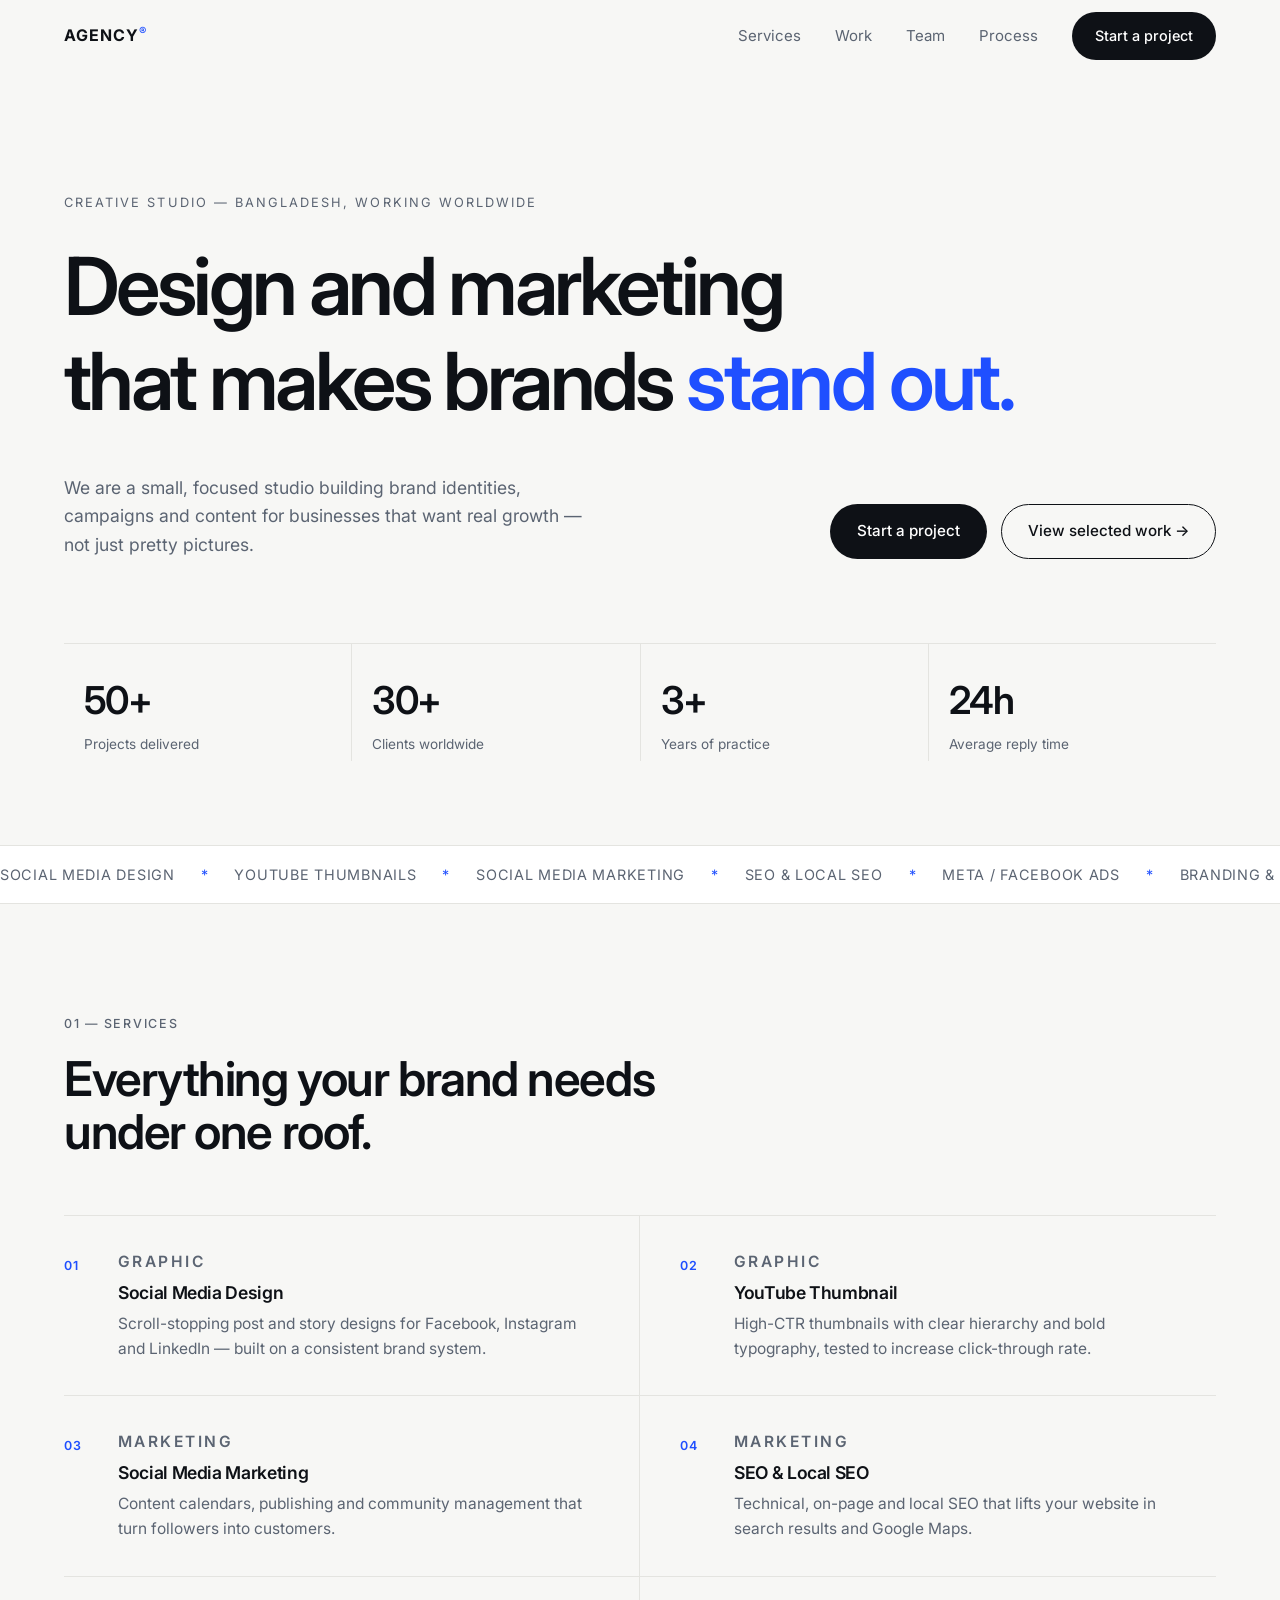
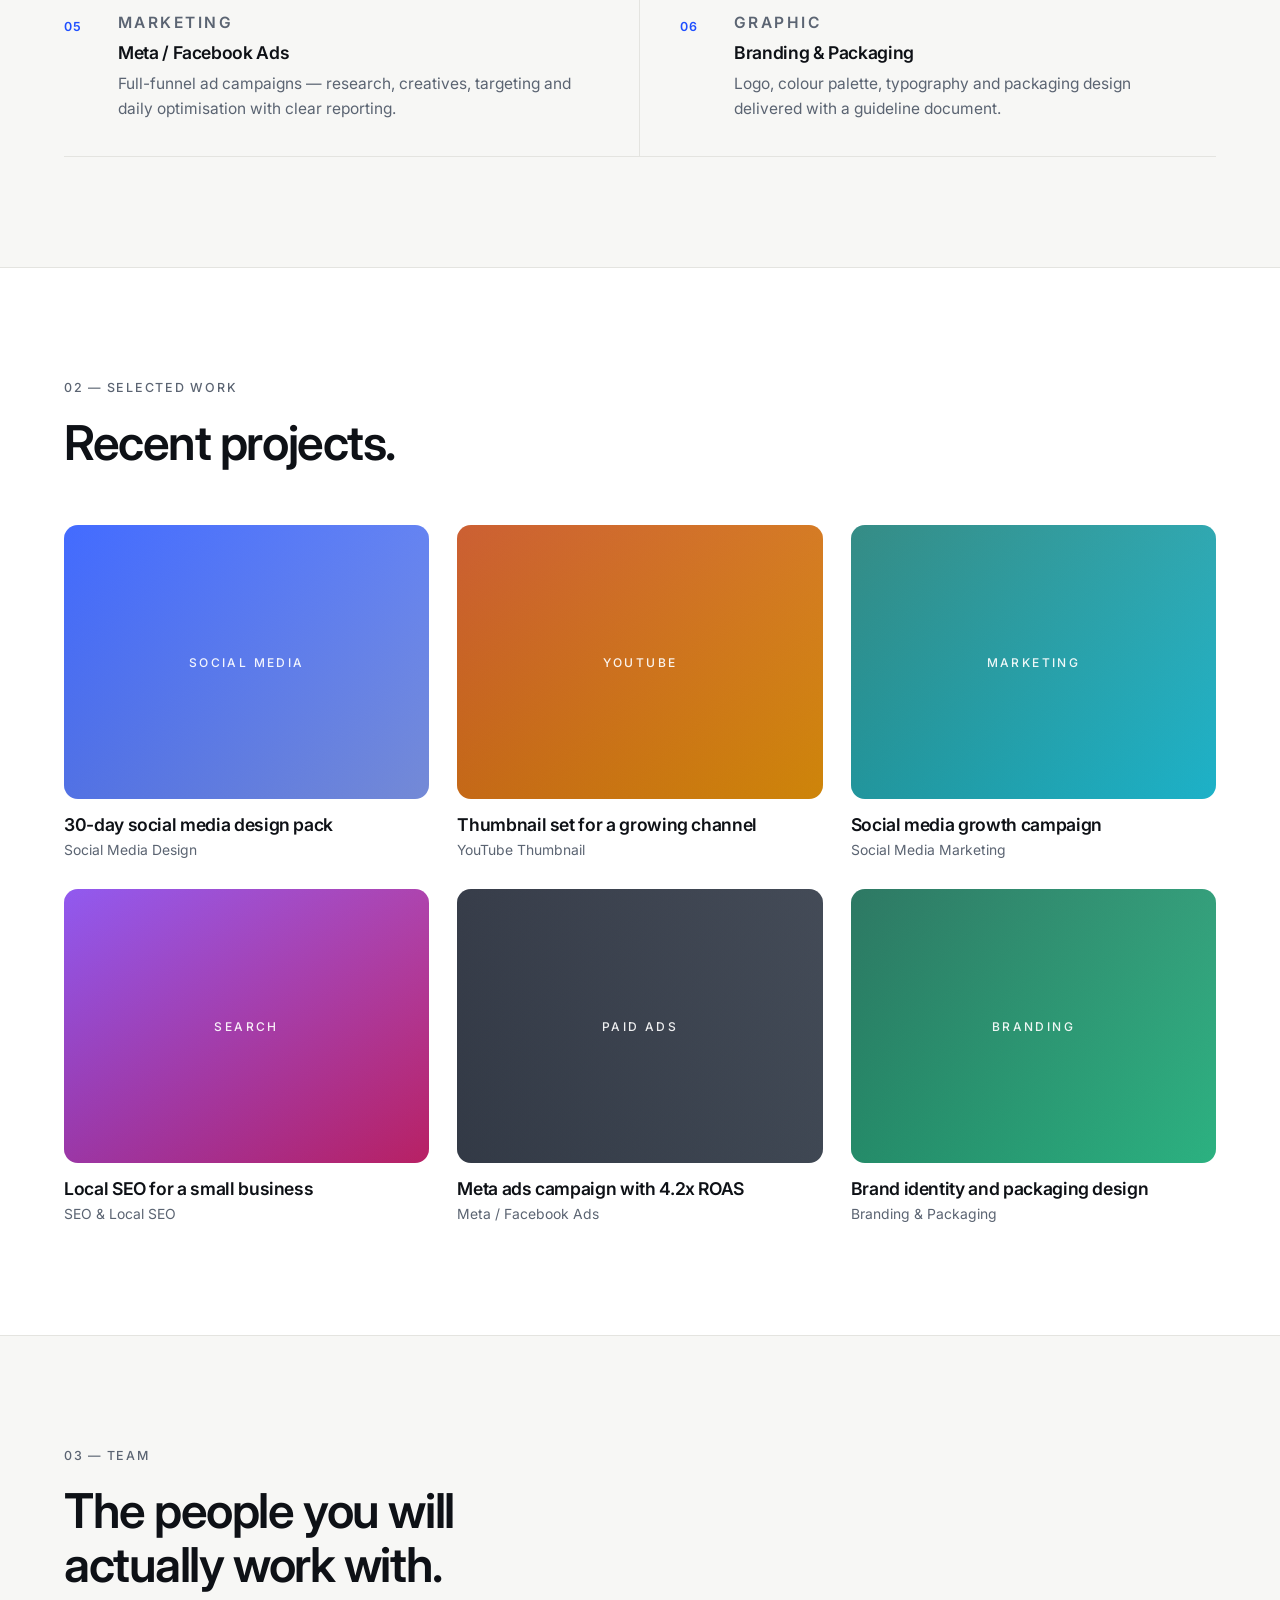
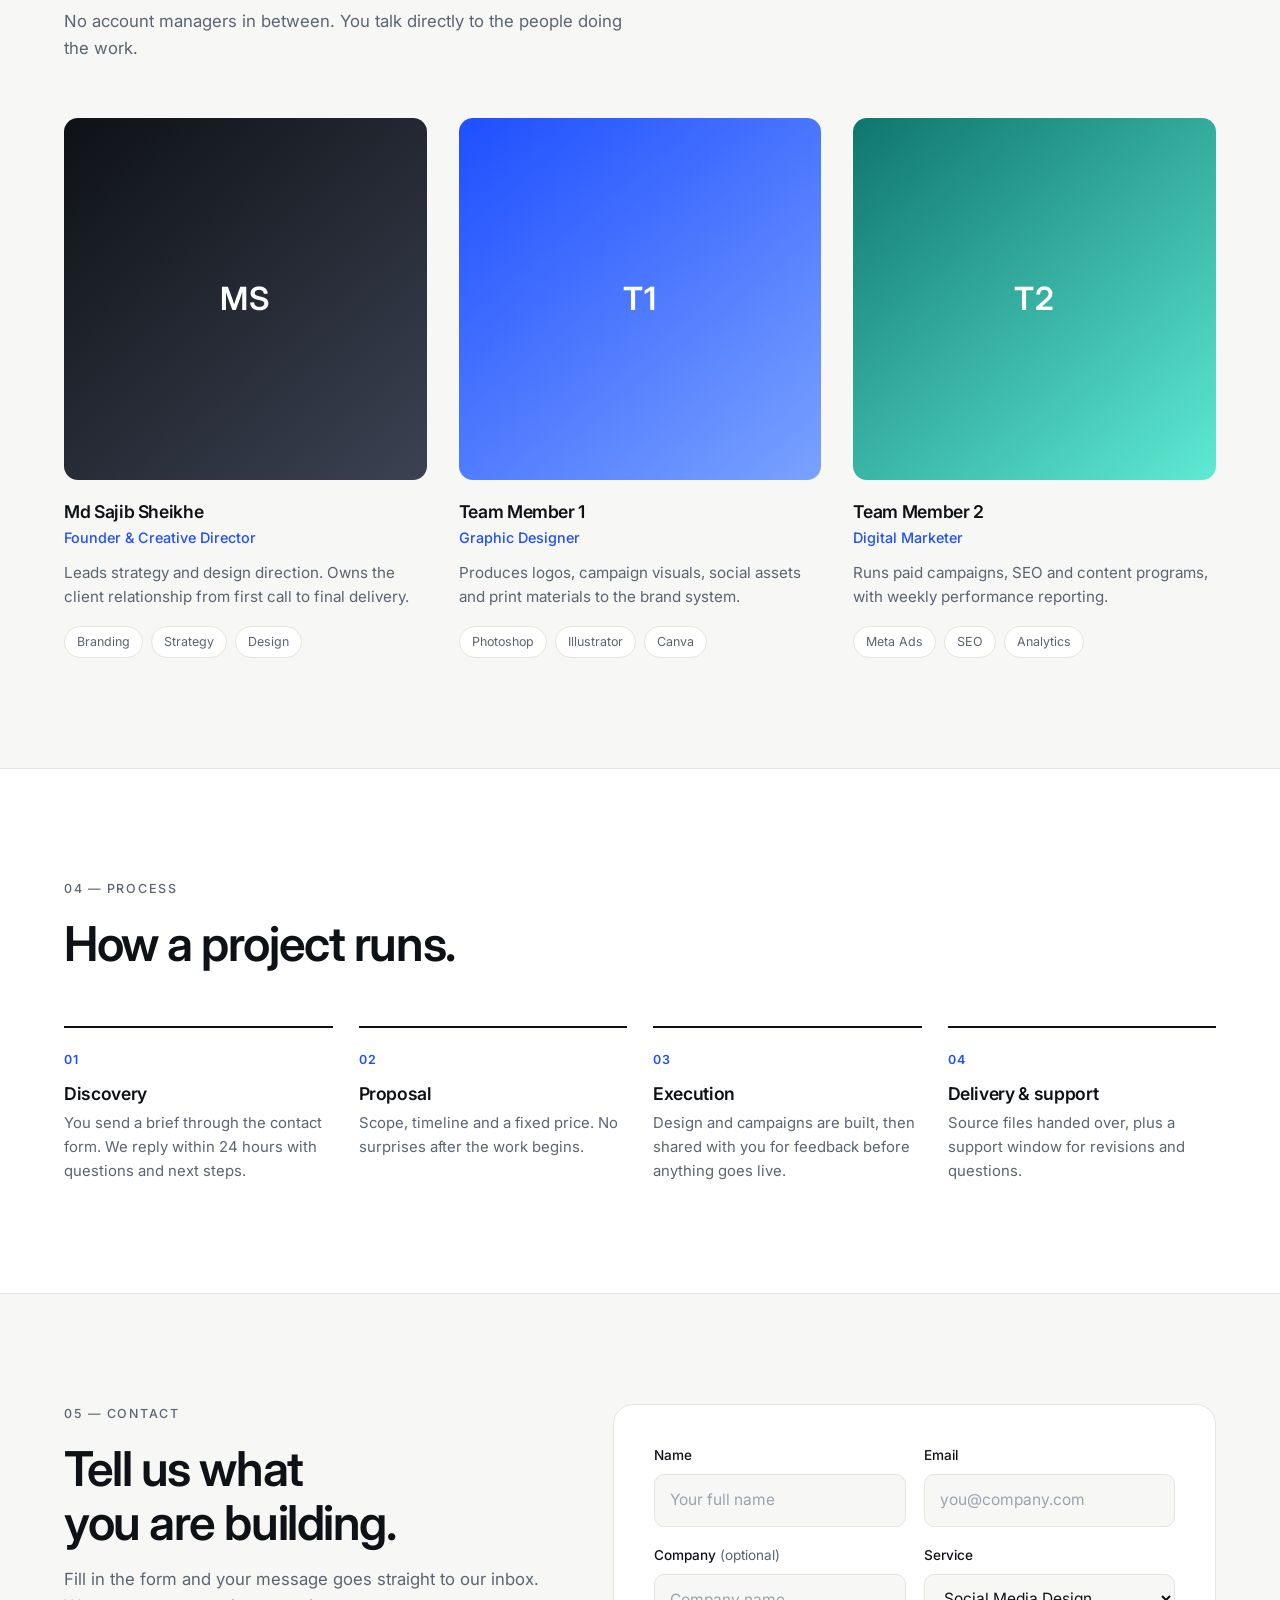
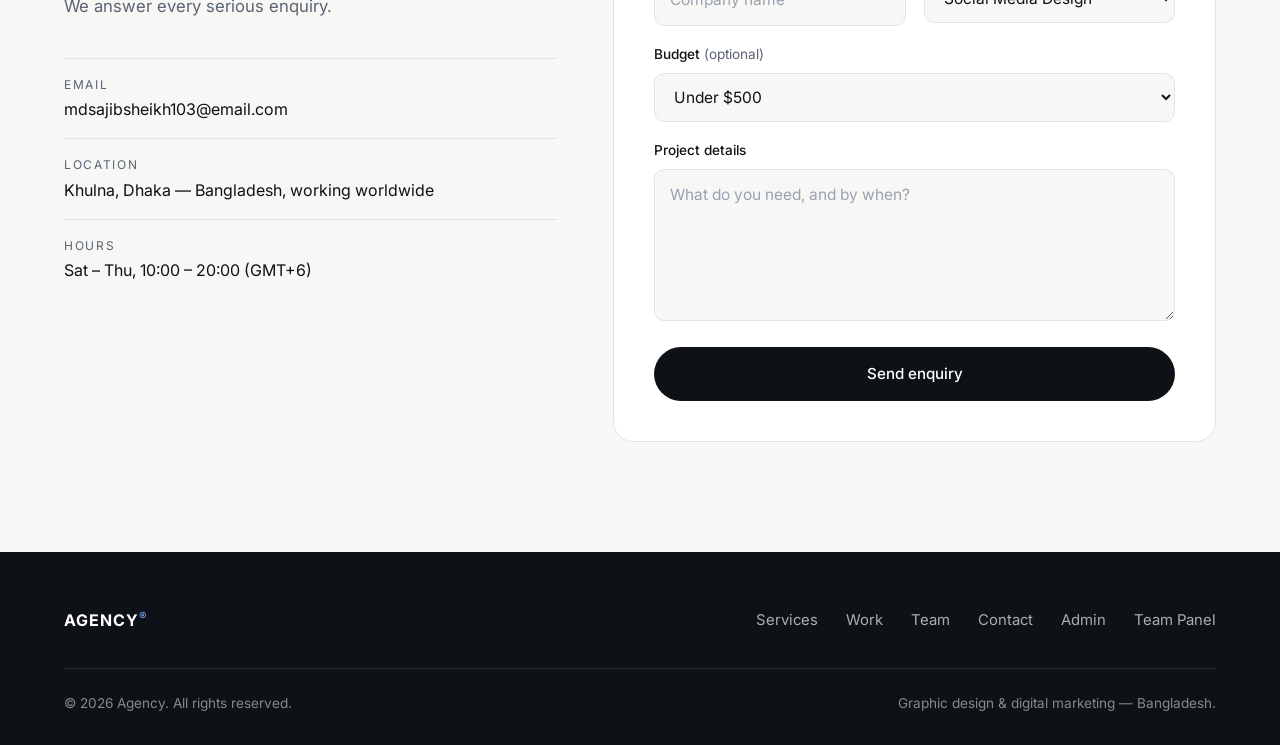
==== index.html @ 089afef8 "Align portfolio projects with actual service list" ====
<!DOCTYPE html>
<html lang="en">
<head>
  <meta charset="UTF-8" />
  <meta name="viewport" content="width=device-width, initial-scale=1.0" />
  <title>Agency — Graphic Design & Digital Marketing</title>
  <meta name="description" content="A creative studio for graphic design, branding, SEO and digital marketing. We help brands grow online." />
  <link rel="preconnect" href="https://fonts.googleapis.com" />
  <link rel="preconnect" href="https://fonts.gstatic.com" crossorigin />
  <link href="https://fonts.googleapis.com/css2?family=Inter:wght@400;500;600;700&display=swap" rel="stylesheet" />
  <link rel="stylesheet" href="style.css" />
</head>
<body>

  <!-- ===== NAVBAR ===== -->
  <header class="nav" id="nav">
    <div class="progress" id="progress"></div>
    <div class="wrap nav-inner">
      <a href="#top" class="logo">AGENCY<span>®</span></a>

      <nav class="menu" id="menu">
        <a href="#services">Services</a>
        <a href="#work">Work</a>
        <a href="#team">Team</a>
        <a href="#process">Process</a>
        <a href="#contact" class="btn btn-dark nav-cta">Start a project</a>
      </nav>

      <button class="burger" id="burger" aria-label="Menu" aria-expanded="false">
        <span></span><span></span>
      </button>
    </div>
  </header>

  <main id="top">

    <!-- ===== HERO ===== -->
    <section class="hero">
      <div class="wrap">
        <p class="eyebrow">Creative studio — Bangladesh, working worldwide</p>

        <h1 class="hero-title">
          <span class="line"><span>Design and marketing</span></span>
          <span class="line"><span>that makes brands <em>stand out.</em></span></span>
        </h1>

        <div class="hero-bottom">
          <p class="hero-lead">
            We are a small, focused studio building brand identities,
            campaigns and content for businesses that want real growth —
            not just pretty pictures.
          </p>
          <div class="hero-actions">
            <a href="#contact" class="btn btn-dark">Start a project</a>
            <a href="#work" class="btn btn-ghost">View selected work →</a>
          </div>
        </div>

        <ul class="stats">
          <li><strong>50+</strong><span>Projects delivered</span></li>
          <li><strong>30+</strong><span>Clients worldwide</span></li>
          <li><strong>3+</strong><span>Years of practice</span></li>
          <li><strong>24h</strong><span>Average reply time</span></li>
        </ul>
      </div>
    </section>

    <!-- ===== MARQUEE / FOCUS ===== -->
    <section class="strip">
      <div class="strip-track" id="stripTrack">
        <span>Social Media Design</span><i>*</i>
        <span>YouTube Thumbnails</span><i>*</i>
        <span>Social Media Marketing</span><i>*</i>
        <span>SEO &amp; Local SEO</span><i>*</i>
        <span>Meta / Facebook Ads</span><i>*</i>
        <span>Branding &amp; Packaging</span><i>*</i>
      </div>
    </section>

    <!-- ===== SERVICES ===== -->
    <section class="section" id="services">
      <div class="wrap">
        <header class="head">
          <p class="label">01 — Services</p>
          <h2>Everything your brand needs<br />under one roof.</h2>
        </header>

        <div class="services">
          <article class="srv">
            <span class="srv-no">01</span>
            <div>
              <p class="srv-cat">Graphic</p>
              <h3>Social Media Design</h3>
              <p>Scroll-stopping post and story designs for Facebook, Instagram and LinkedIn — built on a consistent brand system.</p>
            </div>
          </article>

          <article class="srv">
            <span class="srv-no">02</span>
            <div>
              <p class="srv-cat">Graphic</p>
              <h3>YouTube Thumbnail</h3>
              <p>High-CTR thumbnails with clear hierarchy and bold typography, tested to increase click-through rate.</p>
            </div>
          </article>

          <article class="srv">
            <span class="srv-no">03</span>
            <div>
              <p class="srv-cat">Marketing</p>
              <h3>Social Media Marketing</h3>
              <p>Content calendars, publishing and community management that turn followers into customers.</p>
            </div>
          </article>

          <article class="srv">
            <span class="srv-no">04</span>
            <div>
              <p class="srv-cat">Marketing</p>
              <h3>SEO &amp; Local SEO</h3>
              <p>Technical, on-page and local SEO that lifts your website in search results and Google Maps.</p>
            </div>
          </article>

          <article class="srv">
            <span class="srv-no">05</span>
            <div>
              <p class="srv-cat">Marketing</p>
              <h3>Meta / Facebook Ads</h3>
              <p>Full-funnel ad campaigns — research, creatives, targeting and daily optimisation with clear reporting.</p>
            </div>
          </article>

          <article class="srv">
            <span class="srv-no">06</span>
            <div>
              <p class="srv-cat">Graphic</p>
              <h3>Branding &amp; Packaging</h3>
              <p>Logo, colour palette, typography and packaging design delivered with a guideline document.</p>
            </div>
          </article>
        </div>
      </div>
    </section>

    <!-- ===== WORK ===== -->
    <section class="section section-alt" id="work">
      <div class="wrap">
        <header class="head">
          <p class="label">02 — Selected work</p>
          <h2>Recent projects.</h2>
        </header>

        <div class="work">
          <article class="case">
            <div class="case-img c1"><span>SOCIAL MEDIA</span></div>
            <div class="case-meta">
              <h3>30-day social media design pack</h3>
              <p>Social Media Design</p>
            </div>
          </article>

          <article class="case">
            <div class="case-img c2"><span>YOUTUBE</span></div>
            <div class="case-meta">
              <h3>Thumbnail set for a growing channel</h3>
              <p>YouTube Thumbnail</p>
            </div>
          </article>

          <article class="case">
            <div class="case-img c3"><span>MARKETING</span></div>
            <div class="case-meta">
              <h3>Social media growth campaign</h3>
              <p>Social Media Marketing</p>
            </div>
          </article>

          <article class="case">
            <div class="case-img c4"><span>SEARCH</span></div>
            <div class="case-meta">
              <h3>Local SEO for a small business</h3>
              <p>SEO &amp; Local SEO</p>
            </div>
          </article>

          <article class="case">
            <div class="case-img c5"><span>PAID ADS</span></div>
            <div class="case-meta">
              <h3>Meta ads campaign with 4.2x ROAS</h3>
              <p>Meta / Facebook Ads</p>
            </div>
          </article>

          <article class="case">
            <div class="case-img c6"><span>BRANDING</span></div>
            <div class="case-meta">
              <h3>Brand identity and packaging design</h3>
              <p>Branding &amp; Packaging</p>
            </div>
          </article>
        </div>
      </div>
    </section>

    <!-- ===== TEAM ===== -->
    <section class="section" id="team">
      <div class="wrap">
        <header class="head">
          <p class="label">03 — Team</p>
          <h2>The people you will<br />actually work with.</h2>
          <p class="head-sub">No account managers in between. You talk directly to the people doing the work.</p>
        </header>

        <div class="team">
          <article class="person">
            <div class="person-img p1">MS</div>
            <h3>Md Sajib Sheikhe</h3>
            <p class="person-role">Founder &amp; Creative Director</p>
            <p class="person-bio">Leads strategy and design direction. Owns the client relationship from first call to final delivery.</p>
            <ul class="tags">
              <li>Branding</li><li>Strategy</li><li>Design</li>
            </ul>
          </article>

          <article class="person">
            <div class="person-img p2">T1</div>
            <h3>Team Member 1</h3>
            <p class="person-role">Graphic Designer</p>
            <p class="person-bio">Produces logos, campaign visuals, social assets and print materials to the brand system.</p>
            <ul class="tags">
              <li>Photoshop</li><li>Illustrator</li><li>Canva</li>
            </ul>
          </article>

          <article class="person">
            <div class="person-img p3">T2</div>
            <h3>Team Member 2</h3>
            <p class="person-role">Digital Marketer</p>
            <p class="person-bio">Runs paid campaigns, SEO and content programs, with weekly performance reporting.</p>
            <ul class="tags">
              <li>Meta Ads</li><li>SEO</li><li>Analytics</li>
            </ul>
          </article>
        </div>
      </div>
    </section>

    <!-- ===== PROCESS ===== -->
    <section class="section section-alt" id="process">
      <div class="wrap">
        <header class="head">
          <p class="label">04 — Process</p>
          <h2>How a project runs.</h2>
        </header>

        <ol class="steps">
          <li>
            <span>01</span>
            <h3>Discovery</h3>
            <p>You send a brief through the contact form. We reply within 24 hours with questions and next steps.</p>
          </li>
          <li>
            <span>02</span>
            <h3>Proposal</h3>
            <p>Scope, timeline and a fixed price. No surprises after the work begins.</p>
          </li>
          <li>
            <span>03</span>
            <h3>Execution</h3>
            <p>Design and campaigns are built, then shared with you for feedback before anything goes live.</p>
          </li>
          <li>
            <span>04</span>
            <h3>Delivery &amp; support</h3>
            <p>Source files handed over, plus a support window for revisions and questions.</p>
          </li>
        </ol>
      </div>
    </section>

    <!-- ===== CONTACT ===== -->
    <section class="section" id="contact">
      <div class="wrap contact">
        <div class="contact-left">
          <p class="label">05 — Contact</p>
          <h2>Tell us what<br />you are building.</h2>
          <p class="head-sub">Fill in the form and your message goes straight to our inbox. We answer every serious enquiry.</p>

          <dl class="details">
            <div>
              <dt>Email</dt>
              <dd>mdsajibsheikh103@email.com</dd>
            </div>
            <div>
              <dt>Location</dt>
              <dd>Khulna, Dhaka — Bangladesh, working worldwide</dd>
            </div>
            <div>
              <dt>Hours</dt>
              <dd>Sat – Thu, 10:00 – 20:00 (GMT+6)</dd>
            </div>
          </dl>
        </div>

        <!-- ✅ Formspree: replace YOUR_FORM_ID with your own form ID -->
        <form class="form" id="contactForm" action="https://formspree.io/f/YOUR_FORM_ID" method="POST">
          <div class="row">
            <div class="field">
              <label for="name">Name</label>
              <input id="name" type="text" name="name" placeholder="Your full name" required />
            </div>
            <div class="field">
              <label for="email">Email</label>
              <input id="email" type="email" name="email" placeholder="you@company.com" required />
            </div>
          </div>

          <div class="row">
            <div class="field">
              <label for="company">Company <span>(optional)</span></label>
              <input id="company" type="text" name="company" placeholder="Company name" />
            </div>
            <div class="field">
              <label for="service">Service</label>
              <select id="service" name="service">
                <option>Social Media Design</option>
                <option>YouTube Thumbnail</option>
                <option>Social Media Marketing</option>
                <option>SEO &amp; Local SEO</option>
                <option>Meta / Facebook Ads</option>
                <option>Branding &amp; Packaging</option>
                <option>Other</option>
              </select>
            </div>
          </div>

          <div class="field">
            <label for="budget">Budget <span>(optional)</span></label>
            <select id="budget" name="budget">
              <option>Under $500</option>
              <option>$500 – $1,000</option>
              <option>$1,000 – $5,000</option>
              <option>$5,000+</option>
            </select>
          </div>

          <div class="field">
            <label for="message">Project details</label>
            <textarea id="message" name="message" rows="5" placeholder="What do you need, and by when?" required></textarea>
          </div>

          <button type="submit" class="btn btn-dark btn-block">Send enquiry</button>
          <p class="form-note" id="formMsg" hidden></p>
        </form>
      </div>
    </section>

  </main>

  <!-- ===== FOOTER ===== -->
  <footer class="footer">
    <div class="wrap">
      <div class="foot-top">
        <a href="#top" class="logo">AGENCY<span>®</span></a>
        <nav class="foot-menu">
          <a href="#services">Services</a>
          <a href="#work">Work</a>
          <a href="#team">Team</a>
          <a href="#contact">Contact</a>
          <a href="admin.html">Admin</a>
          <a href="team.html">Team Panel</a>
        </nav>
      </div>

      <div class="foot-bottom">
        <p>© <span id="year"></span> Agency. All rights reserved.</p>
        <p>Graphic design &amp; digital marketing — Bangladesh.</p>
      </div>
    </div>
  </footer>

  <script src="script.js"></script>
</body>
</html>
---- style.css ----
/* =========================================================
   AGENCY — premium minimal design system
   ========================================================= */

:root{
  --ink:#0e1116;
  --ink-2:#5b6472;
  --paper:#f7f7f5;
  --paper-2:#ffffff;
  --line:#e4e4e0;
  --accent:#1f4fff;
  --radius:14px;
  --wrap:1180px;
  --ease:cubic-bezier(.2,.7,.3,1);
}

*,*::before,*::after{box-sizing:border-box;margin:0;padding:0}

html{scroll-behavior:smooth;-webkit-text-size-adjust:100%}

body{
  font-family:'Inter',system-ui,-apple-system,'Segoe UI',sans-serif;
  background:var(--paper);
  color:var(--ink);
  line-height:1.6;
  font-size:16px;
  -webkit-font-smoothing:antialiased;
  overflow-x:hidden;
}

a{color:inherit;text-decoration:none}
ul,ol{list-style:none}
img{max-width:100%;display:block}
button,input,select,textarea{font:inherit;color:inherit}

.wrap{width:min(var(--wrap),90%);margin-inline:auto}

/* ---------- typography ---------- */
h1,h2,h3{line-height:1.12;letter-spacing:-.03em;font-weight:600}
h2{font-size:clamp(1.9rem,4vw,3rem)}
h3{font-size:1.1rem;letter-spacing:-.02em}

.label{
  font-size:.78rem;letter-spacing:.14em;text-transform:uppercase;
  color:var(--ink-2);font-weight:500;margin-bottom:18px;
}
.head{max-width:760px;margin-bottom:56px}
.head-sub{color:var(--ink-2);margin-top:16px;font-size:1.05rem;max-width:560px}

/* ---------- buttons ---------- */
.btn{
  display:inline-flex;align-items:center;justify-content:center;gap:8px;
  padding:14px 26px;border-radius:100px;font-size:.95rem;font-weight:500;
  border:1px solid transparent;cursor:pointer;
  transition:transform .25s var(--ease),background .25s,color .25s,border-color .25s;
  white-space:nowrap;
}
.btn-dark{background:var(--ink);color:#fff}
.btn-dark:hover{background:var(--accent);transform:translateY(-2px)}
.btn-ghost{border-color:var(--ink);color:var(--ink)}
.btn-ghost:hover{background:var(--ink);color:#fff}
.btn-block{width:100%}
.btn:disabled{opacity:.6;cursor:not-allowed;transform:none}

/* =========================================================
   NAV
   ========================================================= */
.nav{
  position:sticky;top:0;z-index:100;
  background:rgba(247,247,245,.86);
  backdrop-filter:blur(14px);
  border-bottom:1px solid transparent;
  transition:border-color .3s,background .3s;
}
.nav.stuck{border-bottom-color:var(--line);background:rgba(247,247,245,.95)}
.nav-inner{display:flex;align-items:center;justify-content:space-between;height:72px;gap:24px}

.logo{font-weight:700;letter-spacing:.06em;font-size:1rem}
.logo span{color:var(--accent);font-size:.7rem;vertical-align:super}

.menu{display:flex;align-items:center;gap:34px}
.menu>a:not(.btn){
  font-size:.94rem;color:var(--ink-2);position:relative;padding:4px 0;
  transition:color .25s;
}
.menu>a:not(.btn)::after{
  content:"";position:absolute;left:0;bottom:0;height:1px;width:0;
  background:var(--ink);transition:width .3s var(--ease);
}
.menu>a:not(.btn):hover{color:var(--ink)}
.menu>a:not(.btn):hover::after{width:100%}
.nav-cta{padding:11px 22px;font-size:.9rem}

.burger{
  display:none;width:44px;height:44px;border:1px solid var(--line);
  background:var(--paper-2);border-radius:10px;cursor:pointer;
  flex-direction:column;align-items:center;justify-content:center;gap:6px;
}
.burger span{display:block;width:18px;height:1.6px;background:var(--ink);transition:.3s var(--ease)}
.burger[aria-expanded="true"] span:first-child{transform:translateY(3.8px) rotate(45deg)}
.burger[aria-expanded="true"] span:last-child{transform:translateY(-3.8px) rotate(-45deg)}

/* =========================================================
   HERO
   ========================================================= */
.hero{padding:clamp(60px,10vw,120px) 0 clamp(48px,7vw,84px)}
.eyebrow{
  font-size:.8rem;letter-spacing:.16em;text-transform:uppercase;
  color:var(--ink-2);margin-bottom:28px;
}
.hero-title{
  font-size:clamp(2.3rem,7vw,5rem);
  font-weight:600;letter-spacing:-.045em;
}
.hero-title em{font-style:normal;color:var(--accent)}

.hero-bottom{
  display:grid;grid-template-columns:1.2fr 1fr;gap:40px;
  align-items:end;margin-top:44px;
}
.hero-lead{font-size:1.1rem;color:var(--ink-2);max-width:520px}
.hero-actions{display:flex;gap:14px;justify-content:flex-end;flex-wrap:wrap}

.stats{
  display:grid;grid-template-columns:repeat(4,1fr);
  gap:1px;background:var(--line);border-top:1px solid var(--line);
  margin-top:clamp(48px,7vw,84px);
}
.stats li{background:var(--paper);padding:26px 20px 4px}
.stats strong{display:block;font-size:clamp(1.7rem,3.4vw,2.4rem);font-weight:600;letter-spacing:-.04em}
.stats span{font-size:.85rem;color:var(--ink-2)}

/* ---------- strip (marquee styles are in ANIMATIONS) ---------- */

/* =========================================================
   SECTIONS
   ========================================================= */
.section{padding:clamp(64px,9vw,110px) 0}
.section-alt{background:var(--paper-2);border-block:1px solid var(--line)}

/* ---------- services ---------- */
.services{
  display:grid;grid-template-columns:repeat(2,1fr);
  border-top:1px solid var(--line);
}
.srv{
  display:flex;gap:26px;padding:34px 30px 34px 0;
  border-bottom:1px solid var(--line);
  transition:background .3s;
}
.srv:nth-child(odd){border-right:1px solid var(--line);padding-right:40px}
.srv:nth-child(even){padding-left:40px}
.srv:hover{background:rgba(31,79,255,.035)}
.srv-no{
  font-size:.78rem;color:var(--accent);font-weight:600;
  letter-spacing:.1em;padding-top:6px;min-width:28px;
}
.srv h3{margin-bottom:9px}
.srv-cat{
  font-size:.72rem;letter-spacing:.16em;text-transform:uppercase;
  color:var(--accent);font-weight:600;margin-bottom:8px;
}
.srv p{color:var(--ink-2);font-size:.97rem}

/* ---------- work ---------- */
.work{display:grid;grid-template-columns:repeat(3,1fr);gap:28px}
.case{display:block;transition:transform .35s var(--ease)}
.case:hover{transform:translateY(-6px)}
.case-img{
  aspect-ratio:4/3;border-radius:var(--radius);
  display:grid;place-items:center;overflow:hidden;position:relative;
}
.case-img span{
  font-size:.75rem;letter-spacing:.2em;color:rgba(255,255,255,.92);
  font-weight:500;z-index:1;
}
.case-img::after{
  content:"";position:absolute;inset:0;
  background:linear-gradient(160deg,rgba(255,255,255,.16),rgba(0,0,0,.16));
}
.c1{background:linear-gradient(140deg,#1f4fff,#8aa4ff)}
.c2{background:linear-gradient(140deg,#c2410c,#f59e0b)}
.c3{background:linear-gradient(140deg,#0f766e,#22d3ee)}
.c4{background:linear-gradient(140deg,#7c3aed,#db2777)}
.c5{background:linear-gradient(140deg,#111827,#4b5563)}
.c6{background:linear-gradient(140deg,#065f46,#34d399)}
.case-meta{padding-top:16px}
.case-meta h3{margin-bottom:4px}
.case-meta p{font-size:.87rem;color:var(--ink-2)}

/* ---------- team ---------- */
.team{display:grid;grid-template-columns:repeat(3,1fr);gap:32px}
.person-img{
  width:100%;aspect-ratio:1/1;border-radius:var(--radius);
  display:grid;place-items:center;font-size:2rem;font-weight:600;
  color:#fff;letter-spacing:.04em;margin-bottom:22px;
}
.p1{background:linear-gradient(140deg,#0e1116,#3b4252)}
.p2{background:linear-gradient(140deg,#1f4fff,#7aa2ff)}
.p3{background:linear-gradient(140deg,#0f766e,#5eead4)}
.person h3{margin-bottom:4px}
.person-role{color:var(--accent);font-size:.9rem;font-weight:500;margin-bottom:12px}
.person-bio{color:var(--ink-2);font-size:.95rem}
.tags{display:flex;gap:8px;flex-wrap:wrap;margin-top:16px}
.tags li{
  font-size:.78rem;padding:5px 12px;border:1px solid var(--line);
  border-radius:100px;background:var(--paper-2);color:var(--ink-2);
}

/* ---------- process ---------- */
.steps{display:grid;grid-template-columns:repeat(4,1fr);gap:26px}
.steps li{padding-top:22px;border-top:2px solid var(--ink)}
.steps span{
  display:block;font-size:.78rem;color:var(--accent);
  font-weight:600;letter-spacing:.12em;margin-bottom:14px;
}
.steps h3{margin-bottom:8px}
.steps p{font-size:.93rem;color:var(--ink-2)}

/* =========================================================
   CONTACT
   ========================================================= */
.contact{display:grid;grid-template-columns:.9fr 1.1fr;gap:56px;align-items:start}
.details{margin-top:38px;display:grid;gap:1px;background:var(--line);border-top:1px solid var(--line)}
.details>div{background:var(--paper);padding:16px 0}
.details dt{font-size:.75rem;letter-spacing:.14em;text-transform:uppercase;color:var(--ink-2)}
.details dd{font-size:1rem;margin-top:3px}

.form{
  background:var(--paper-2);border:1px solid var(--line);
  border-radius:20px;padding:clamp(24px,4vw,40px);
}
.row{display:grid;grid-template-columns:1fr 1fr;gap:18px}
.field{margin-bottom:18px}
.field label{display:block;font-size:.85rem;font-weight:500;margin-bottom:7px}
.field label span{color:var(--ink-2);font-weight:400}
.field input,.field select,.field textarea{
  width:100%;padding:13px 15px;border-radius:10px;font-size:.97rem;
  background:var(--paper);border:1px solid var(--line);
  transition:border-color .2s,box-shadow .2s;
}
.field textarea{resize:vertical;min-height:120px}
.field input:focus,.field select:focus,.field textarea:focus{
  outline:none;border-color:var(--accent);
  box-shadow:0 0 0 3px rgba(31,79,255,.14);
}
.field input::placeholder,.field textarea::placeholder{color:#9aa2b1}
.form-note{margin-top:14px;text-align:center;font-size:.92rem;font-weight:500}
.form-note.ok{color:#0f766e}
.form-note.err{color:#b91c1c}

/* =========================================================
   FOOTER
   ========================================================= */
.footer{background:var(--ink);color:#fff;padding:56px 0 30px}
.foot-top{
  display:flex;justify-content:space-between;align-items:center;
  gap:24px;flex-wrap:wrap;padding-bottom:34px;
  border-bottom:1px solid rgba(255,255,255,.12);
}
.footer .logo span{color:#7aa2ff}
.foot-menu{display:flex;gap:28px;flex-wrap:wrap}
.foot-menu a{color:rgba(255,255,255,.66);font-size:.93rem;transition:color .25s}
.foot-menu a:hover{color:#fff}
.foot-bottom{
  display:flex;justify-content:space-between;gap:14px;flex-wrap:wrap;
  padding-top:24px;font-size:.85rem;color:rgba(255,255,255,.5);
}

/* =========================================================
   REVEAL ANIMATION
   ========================================================= */
.reveal{opacity:0;transform:translateY(24px);transition:opacity .7s var(--ease),transform .7s var(--ease)}
.reveal.in{opacity:1;transform:none}

/* =========================================================
   ANIMATIONS
   ========================================================= */

/* ---- scroll progress bar ---- */
.progress{
  position:absolute;left:0;bottom:-1px;height:2px;width:0%;
  background:var(--accent);transition:width .1s linear;z-index:5;
}

/* ---- hero title: line by line mask reveal ---- */
.hero .eyebrow,
.hero .hero-bottom,
.hero .stats li{animation:fadeUp .8s var(--ease) both}
.hero .eyebrow{animation-delay:.05s}
.hero .hero-bottom{animation-delay:.55s}
.hero .stats li:nth-child(1){animation-delay:.75s}
.hero .stats li:nth-child(2){animation-delay:.85s}
.hero .stats li:nth-child(3){animation-delay:.95s}
.hero .stats li:nth-child(4){animation-delay:1.05s}

.hero-title .line{
  display:block;overflow:hidden;padding-bottom:.06em;
}
.hero-title .line>span{
  display:block;transform:translateY(110%);
  animation:lineUp .95s var(--ease) both;
}
.hero-title .line:nth-child(1)>span{animation-delay:.15s}
.hero-title .line:nth-child(2)>span{animation-delay:.3s}

@keyframes lineUp{
  from{transform:translateY(110%)}
  to{transform:translateY(0)}
}
@keyframes fadeUp{
  from{opacity:0;transform:translateY(22px)}
  to{opacity:1;transform:translateY(0)}
}

/* ---- marquee strip ---- */
.strip{
  border-block:1px solid var(--line);background:var(--paper-2);
  overflow:hidden;white-space:nowrap;
}
.strip-track{
  display:inline-flex;gap:26px;align-items:center;
  padding:17px 0;animation:marquee 32s linear infinite;
  font-size:.9rem;letter-spacing:.05em;text-transform:uppercase;color:var(--ink-2);
}
.strip-track:hover{animation-play-state:paused}
.strip-track i{color:var(--accent);font-style:normal}
@keyframes marquee{
  from{transform:translateX(0)}
  to{transform:translateX(-50%)}
}

/* ---- service row hover ---- */
.srv{transition:background .3s,padding .35s var(--ease)}
.srv:hover{background:rgba(31,79,255,.04)}
.srv:hover .srv-no{transform:translateX(4px);color:var(--accent)}
.srv-no{transition:transform .3s var(--ease),color .3s}

/* ---- work cards ---- */
.case{transition:transform .45s var(--ease)}
.case-img{transition:transform .6s var(--ease),box-shadow .5s var(--ease)}
.case-img::after{transition:transform .6s var(--ease);transform-origin:center}
.case:hover .case-img{box-shadow:0 22px 44px rgba(14,17,22,.18)}
.case:hover .case-img::after{transform:scale(1.06)}
.case-meta h3{transition:color .3s}
.case:hover .case-meta h3{color:var(--accent)}

/* ---- person cards ---- */
.person-img{transition:transform .5s var(--ease),box-shadow .5s var(--ease)}
.person:hover .person-img{
  transform:translateY(-6px);
  box-shadow:0 20px 40px rgba(14,17,22,.16);
}

/* ---- process steps ---- */
.steps li{transition:transform .4s var(--ease)}
.steps li:hover{transform:translateY(-6px)}
.steps li span{transition:letter-spacing .35s var(--ease)}
.steps li:hover span{letter-spacing:.2em}

/* ---- buttons ---- */
.btn{transition:transform .3s var(--ease),background .3s,color .3s,border-color .3s,box-shadow .3s}
.btn-dark:hover{box-shadow:0 12px 28px rgba(31,79,255,.28)}

/* ---- nav links ---- */
.menu>a:not(.btn){transition:color .25s,transform .3s var(--ease)}
.menu>a:not(.btn):hover{transform:translateY(-1px)}

/* ---- contact details rows ---- */
.details>div{transition:background .3s,padding-left .3s var(--ease)}
.details>div:hover{background:rgba(31,79,255,.05);padding-left:10px}

/* ---- logo dot pulse on load ---- */
.logo span{display:inline-block;animation:pulse 2.6s ease-in-out infinite}
@keyframes pulse{
  0%,100%{opacity:1}
  50%{opacity:.45}
}

/* =========================================================
   RESPONSIVE
   ========================================================= */
@media(max-width:1024px){
  .work{grid-template-columns:repeat(2,1fr)}
  .team{grid-template-columns:repeat(2,1fr)}
  .steps{grid-template-columns:repeat(2,1fr)}
  .contact{grid-template-columns:1fr;gap:44px}
}

@media(max-width:860px){
  .hero-bottom{grid-template-columns:1fr;align-items:start}
  .hero-actions{justify-content:flex-start}
  .stats{grid-template-columns:repeat(2,1fr)}
  .services{grid-template-columns:1fr}
  .srv:nth-child(odd){border-right:0;padding-right:0}
  .srv:nth-child(even){padding-left:0}
  .srv{padding:26px 0}

  .burger{display:flex}
  .menu{
    position:fixed;inset:72px 0 auto 0;
    flex-direction:column;align-items:flex-start;gap:6px;
    background:var(--paper);border-bottom:1px solid var(--line);
    padding:18px 5% 26px;
    transform:translateY(-130%);transition:transform .4s var(--ease);
    box-shadow:0 20px 40px rgba(0,0,0,.08);
  }
  .menu.open{transform:translateY(0)}
  .menu>a:not(.btn){font-size:1.05rem;padding:11px 0;width:100%}
  .nav-cta{margin-top:10px;width:100%}
}

@media(max-width:640px){
  .work,.team,.steps{grid-template-columns:1fr}
  .row{grid-template-columns:1fr;gap:0}
  .hero-actions{width:100%}
  .hero-actions .btn{flex:1 1 auto}
  .foot-bottom{flex-direction:column;gap:6px}
  .stats li{padding:20px 14px 4px}
}

@media(prefers-reduced-motion:reduce){
  html{scroll-behavior:auto}
  .reveal{opacity:1;transform:none;transition:none}
  *,*::before,*::after{animation:none!important;transition:none!important}
  .hero-title .line>span{transform:none!important}
  .hero .eyebrow,.hero .hero-bottom,.hero .stats li{opacity:1!important;transform:none!important}
  .strip-track{white-space:normal;flex-wrap:wrap;justify-content:center}
}
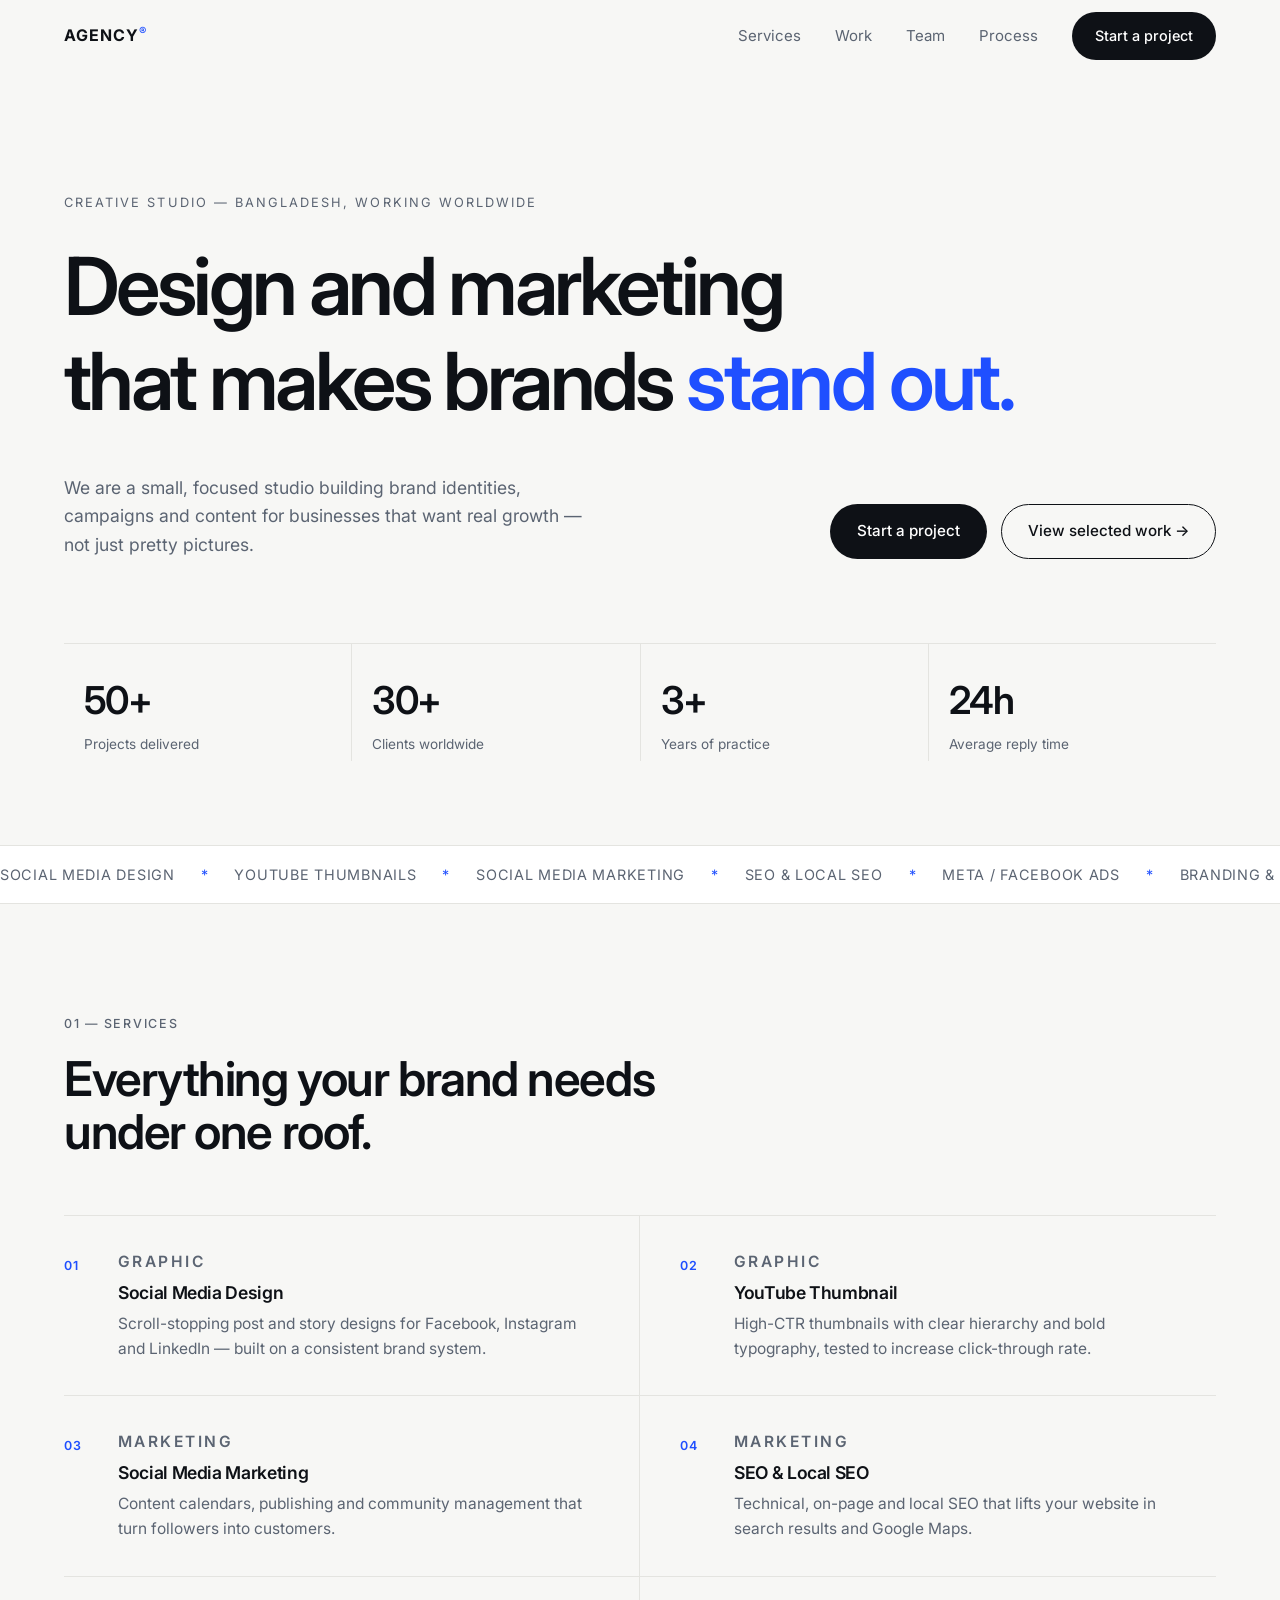
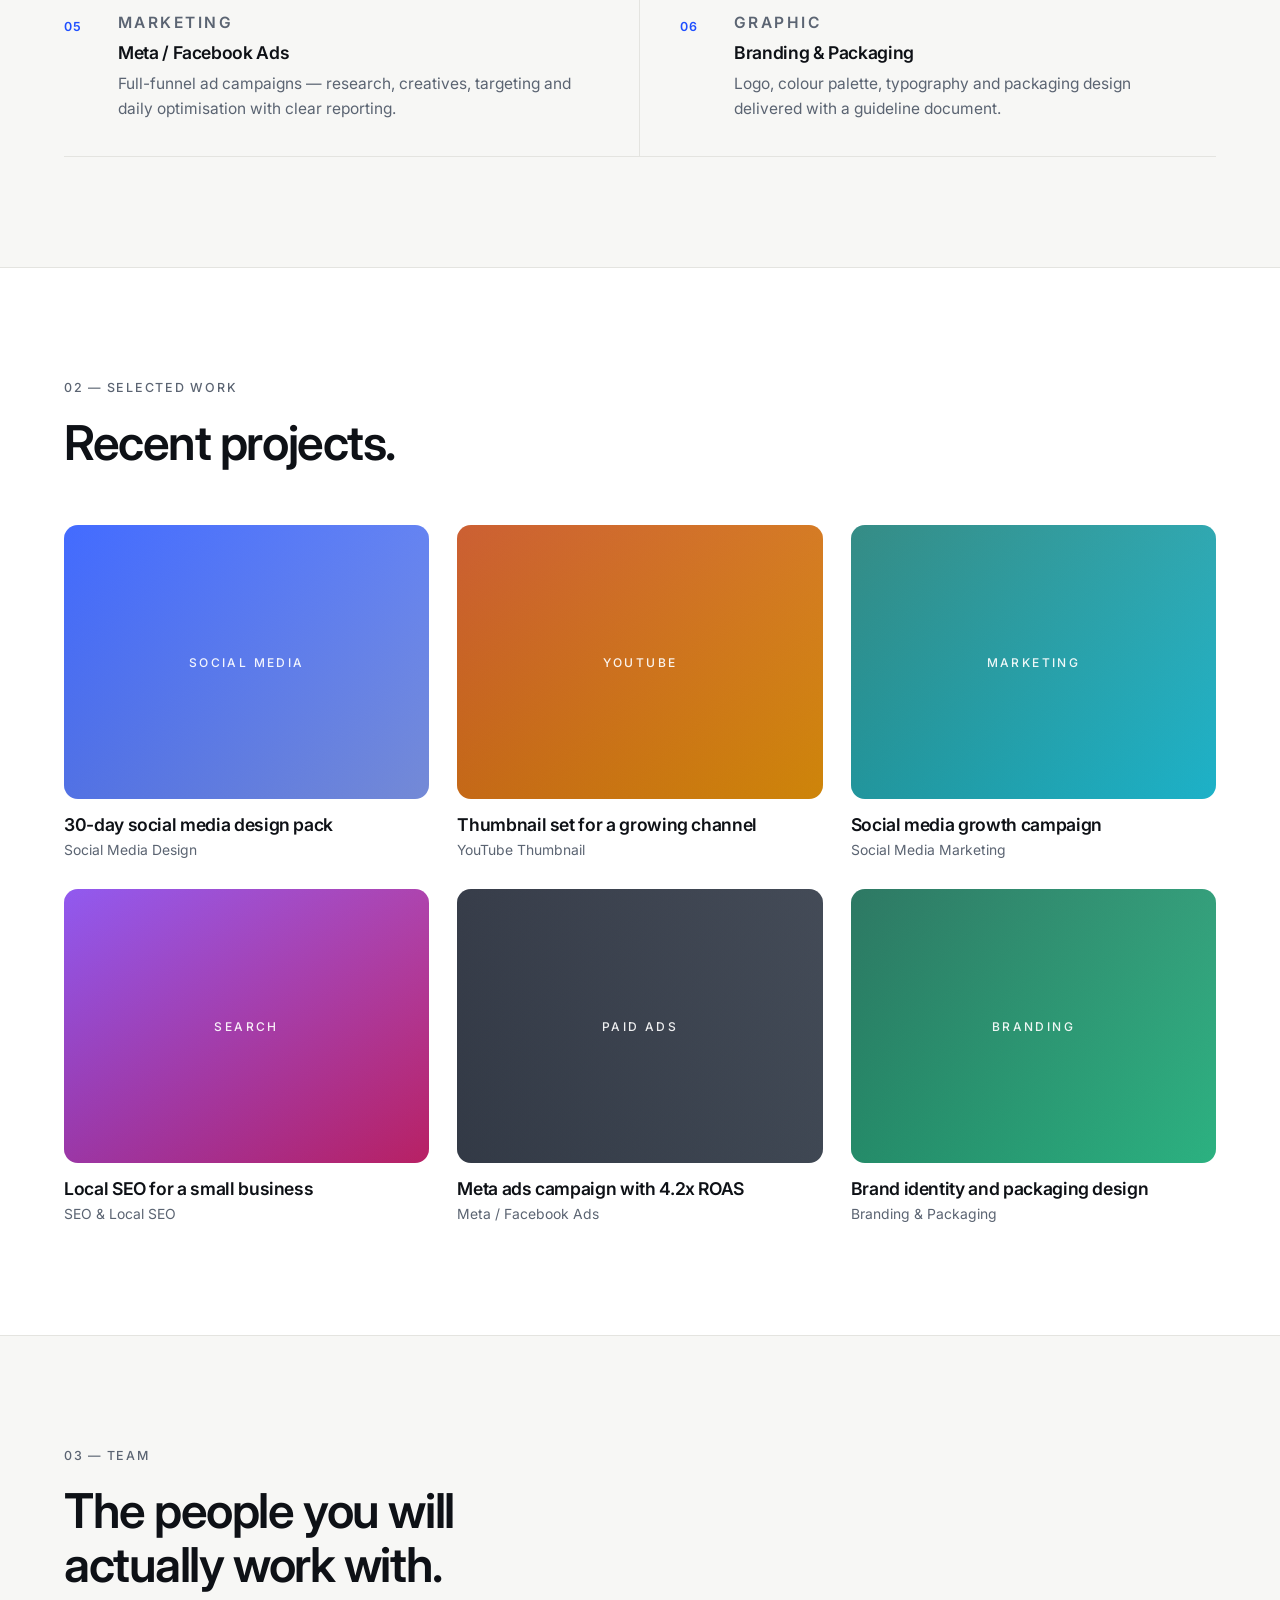
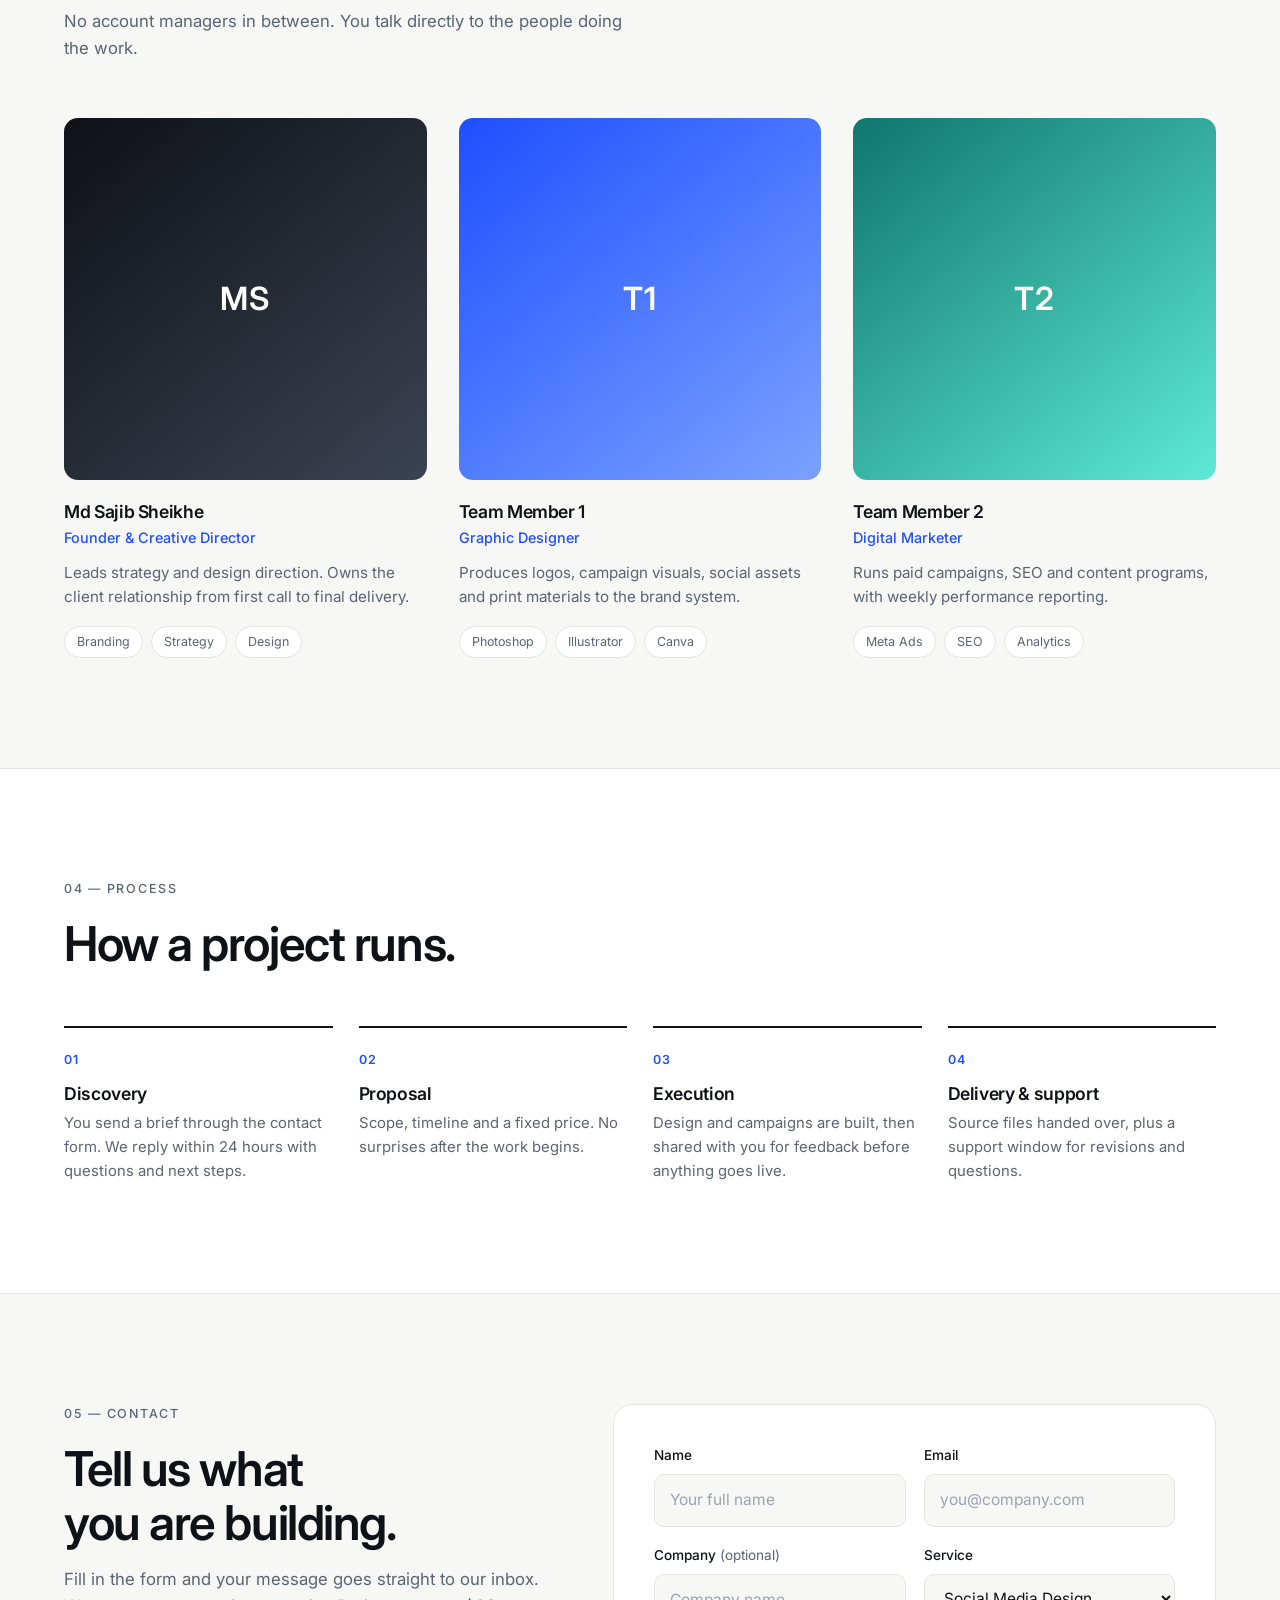
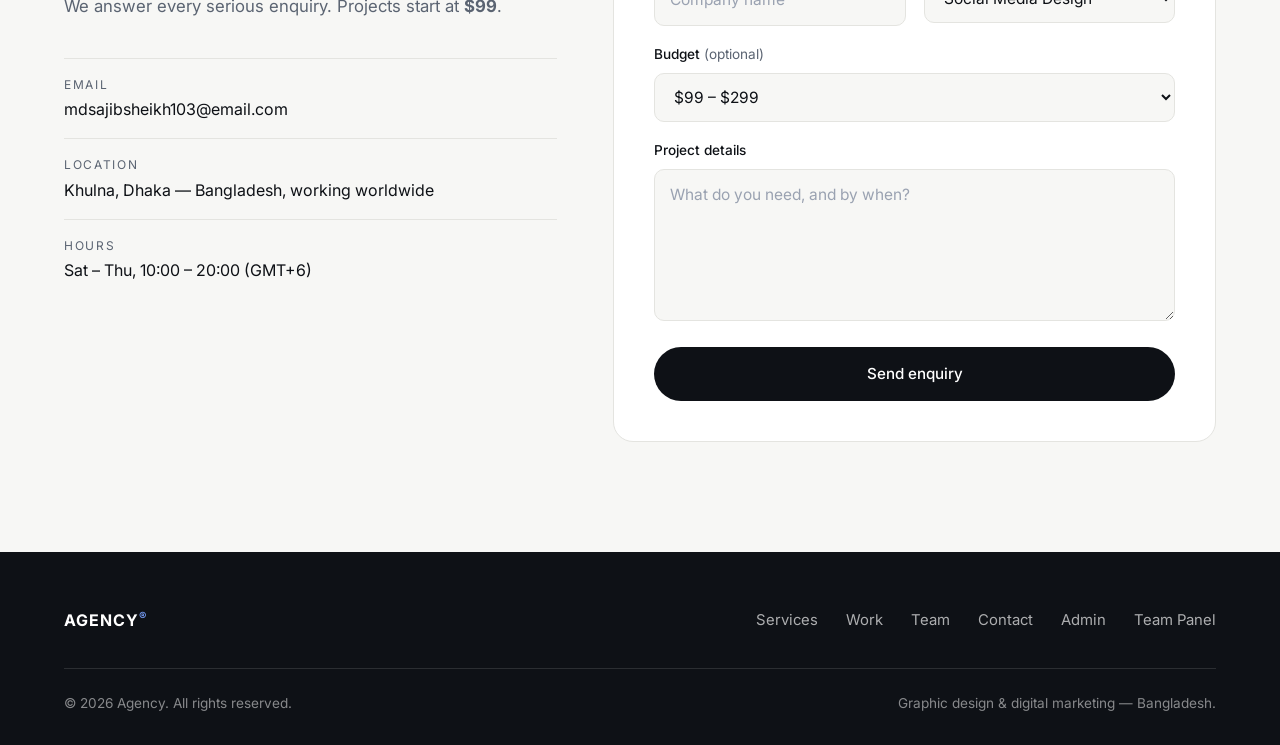
==== commit 8aefc319: "Start budget options at "" ====
--- a/index.html
+++ b/index.html
@@ -285,7 +285,7 @@
         <div class="contact-left">
           <p class="label">05 — Contact</p>
           <h2>Tell us what<br />you are building.</h2>
-          <p class="head-sub">Fill in the form and your message goes straight to our inbox. We answer every serious enquiry.</p>
+          <p class="head-sub">Fill in the form and your message goes straight to our inbox. We answer every serious enquiry. Projects start at <b>$99</b>.</p>
 
           <dl class="details">
             <div>
@@ -338,7 +338,8 @@
           <div class="field">
             <label for="budget">Budget <span>(optional)</span></label>
             <select id="budget" name="budget">
-              <option>Under $500</option>
+              <option>$99 – $299</option>
+              <option>$300 – $499</option>
               <option>$500 – $1,000</option>
               <option>$1,000 – $5,000</option>
               <option>$5,000+</option>
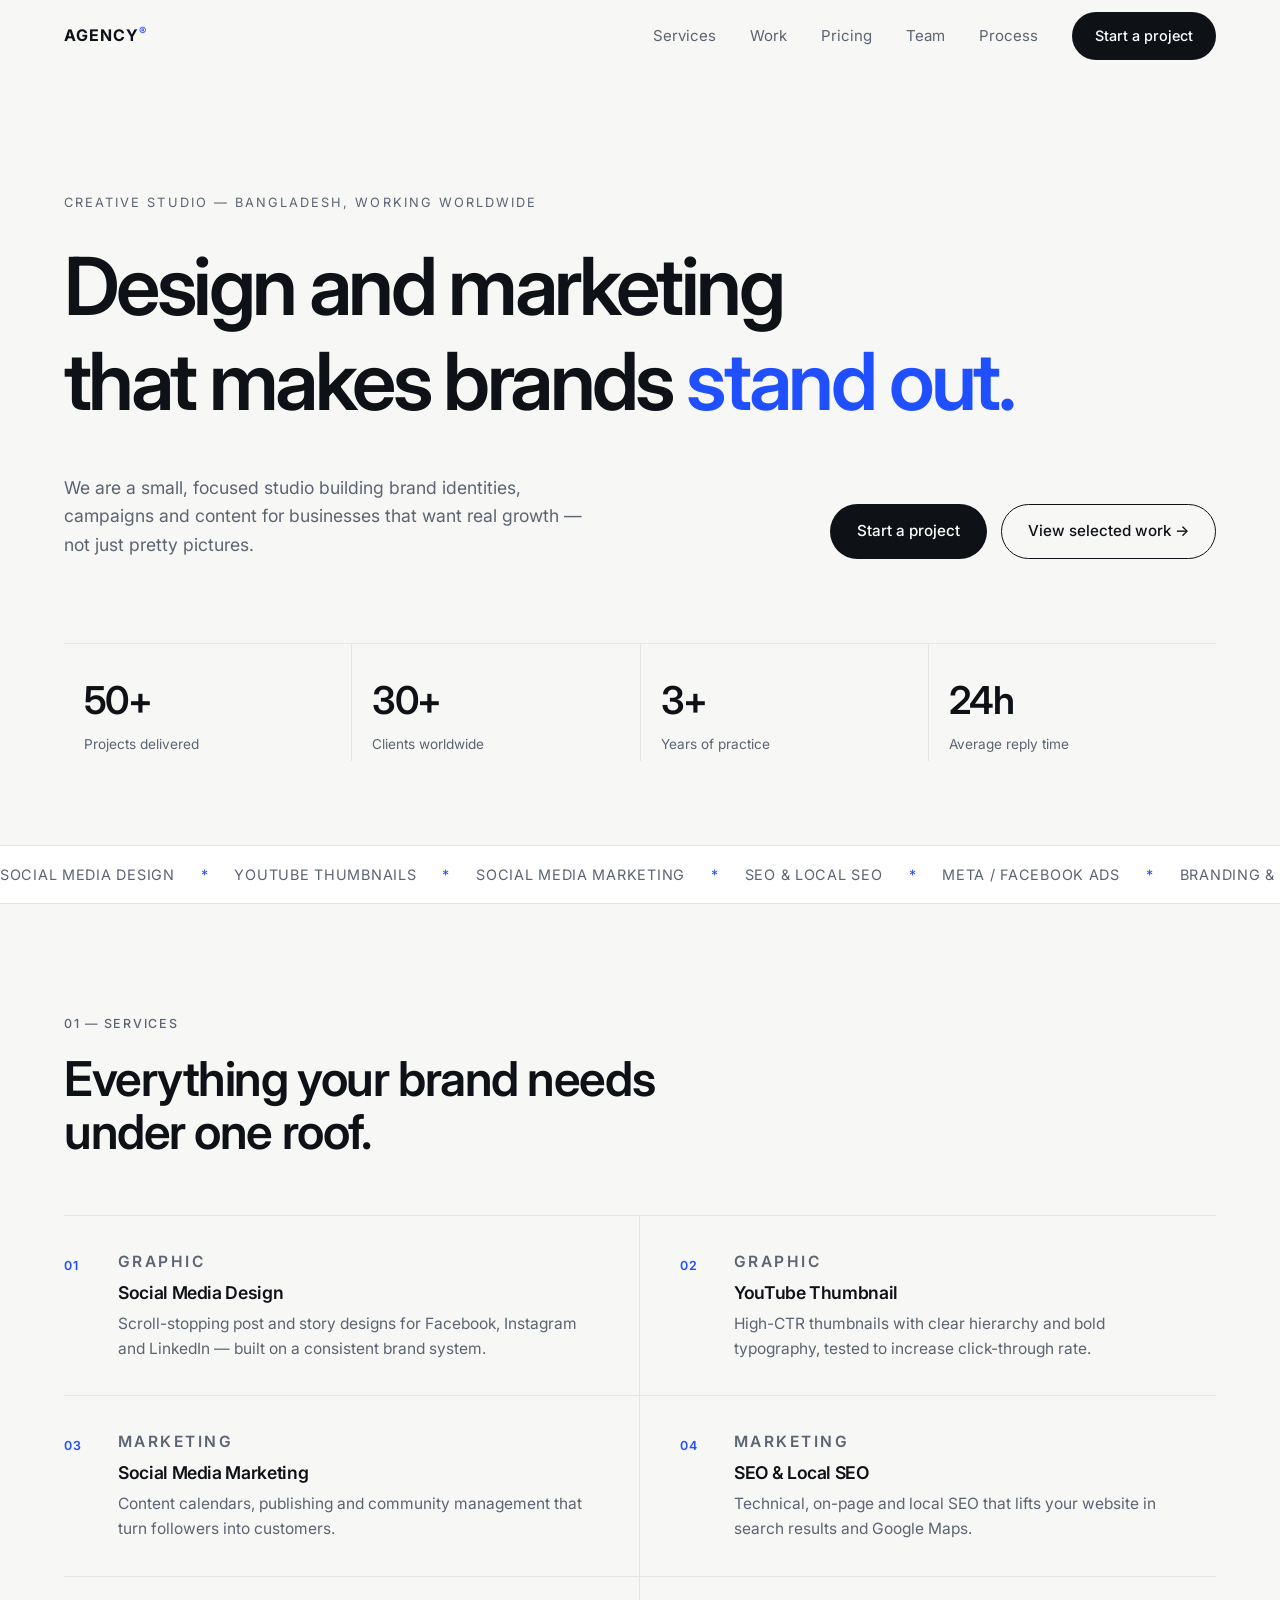
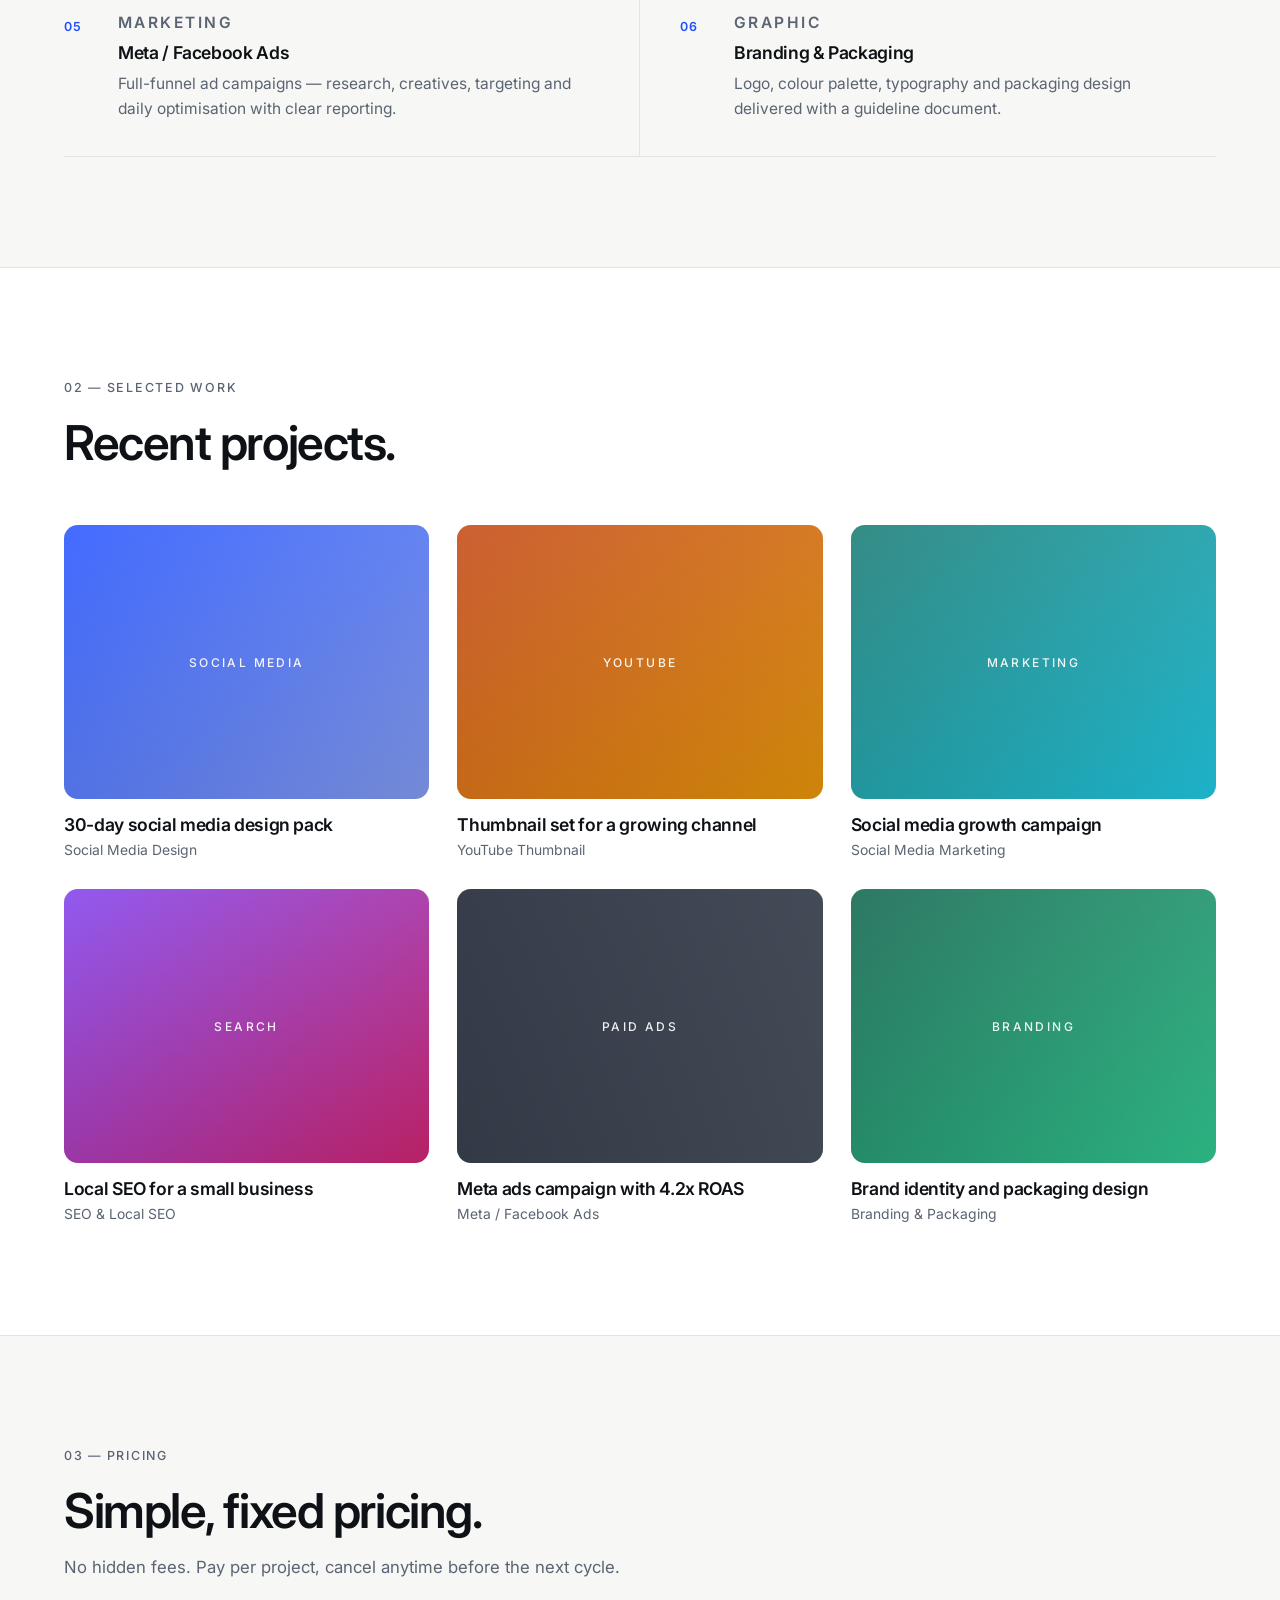
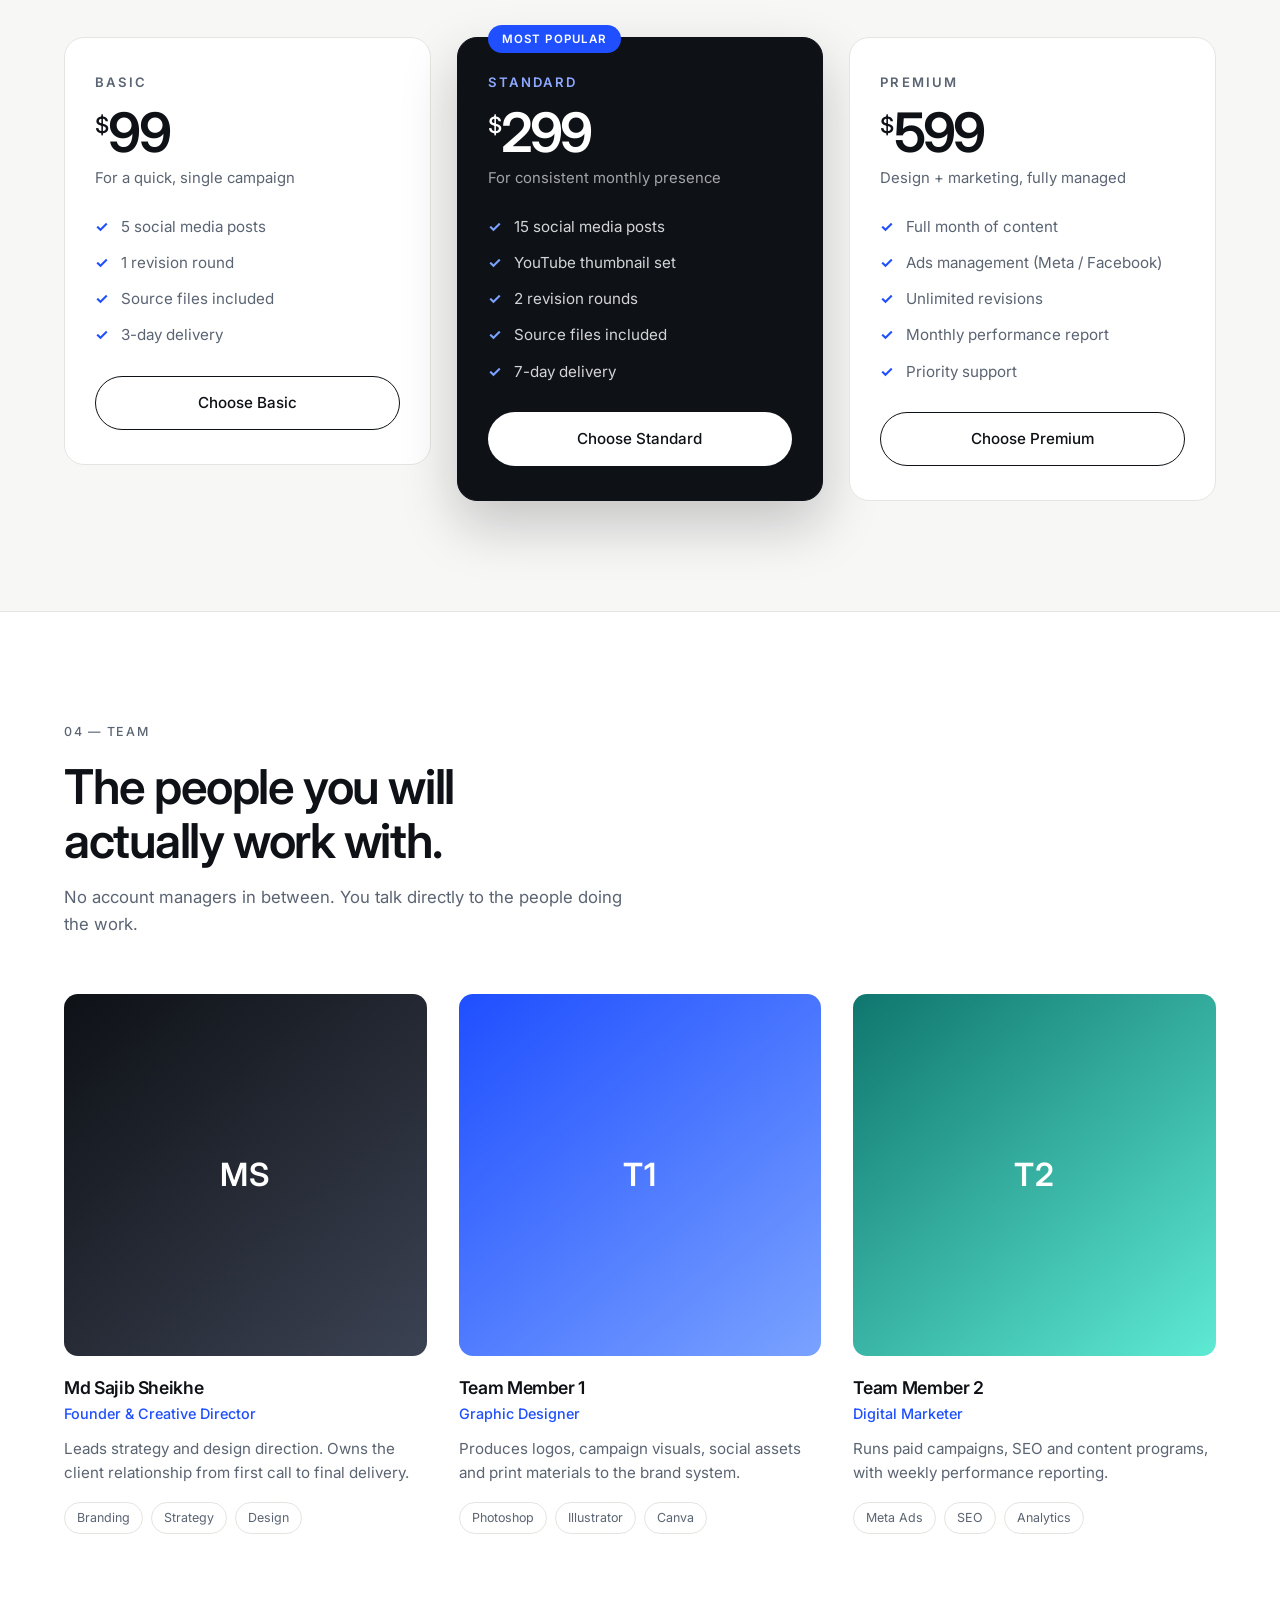
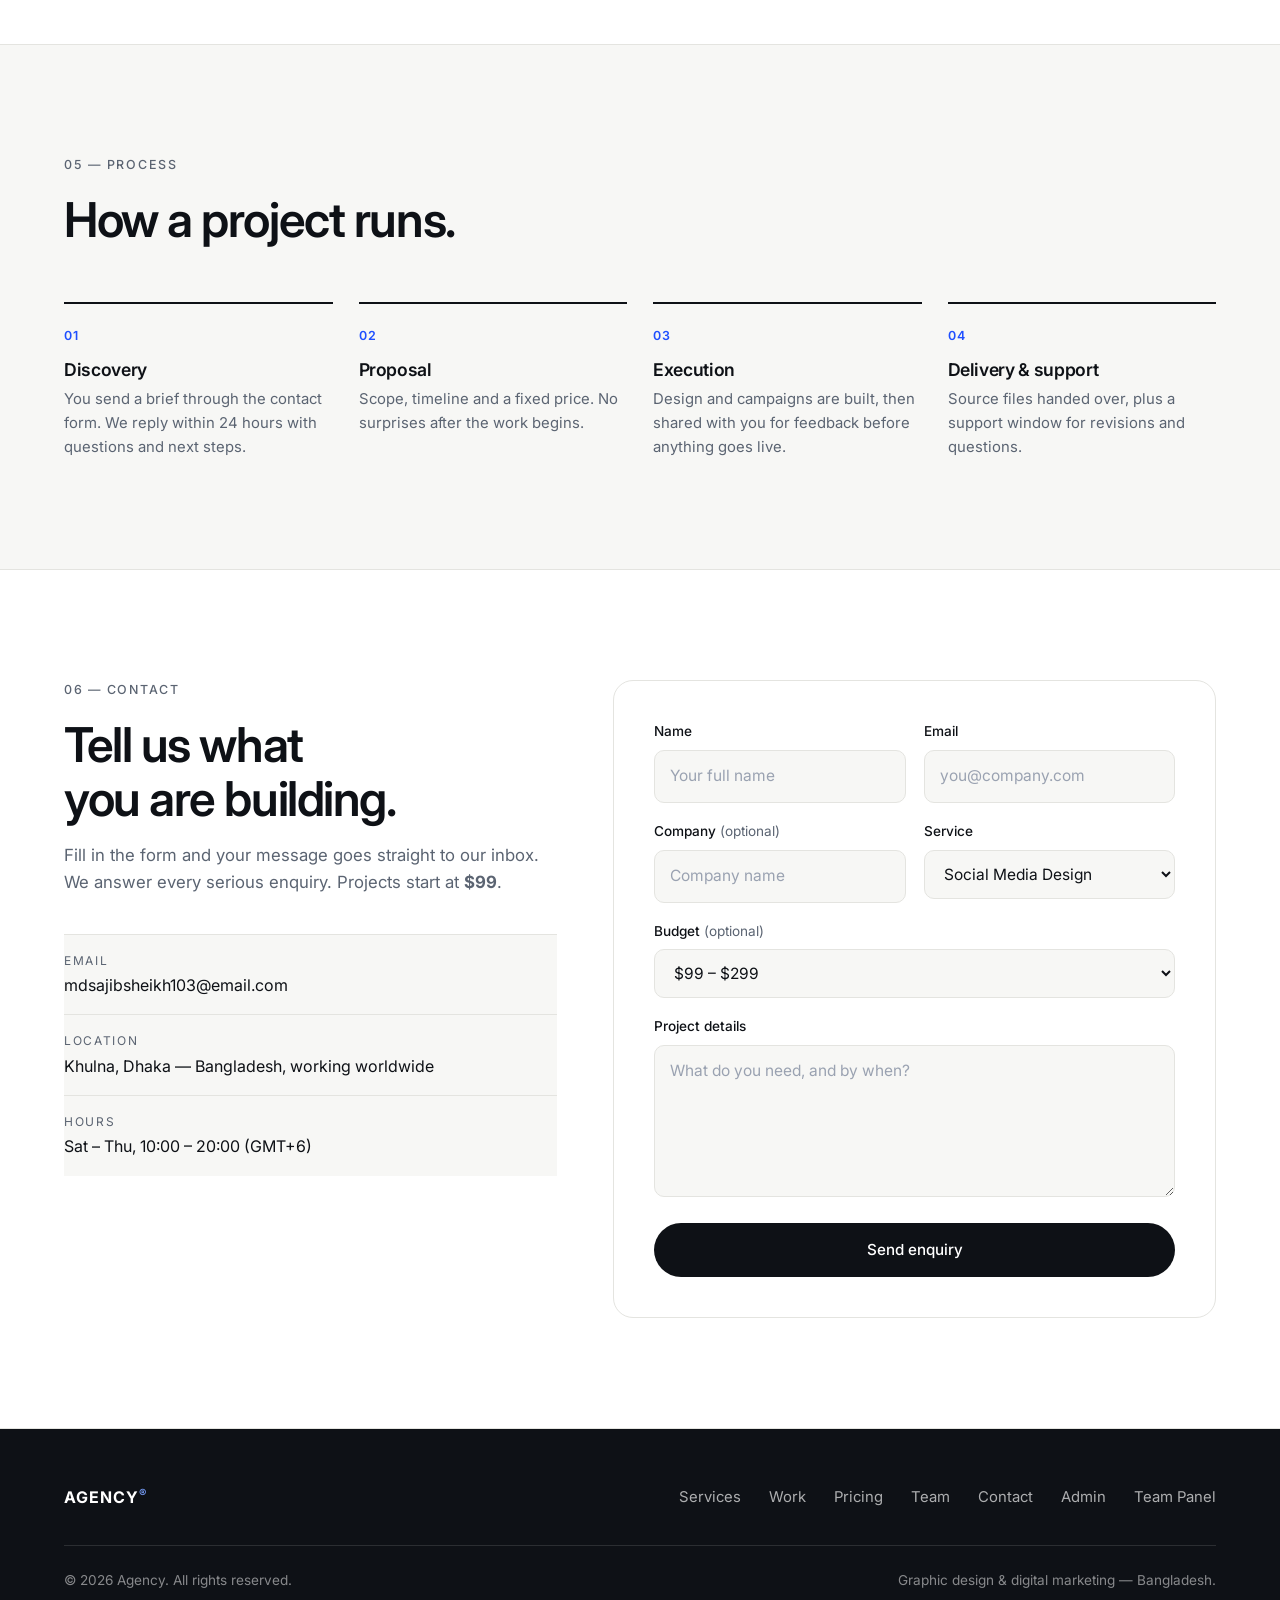
==== commit 0a6aed76: "Add pricing section with Basic/Standard/Premium plans" ====
--- a/index.html
+++ b/index.html
@@ -21,6 +21,7 @@
       <nav class="menu" id="menu">
         <a href="#services">Services</a>
         <a href="#work">Work</a>
+        <a href="#pricing">Pricing</a>
         <a href="#team">Team</a>
         <a href="#process">Process</a>
         <a href="#contact" class="btn btn-dark nav-cta">Start a project</a>
@@ -203,11 +204,66 @@
       </div>
     </section>
 
+    <!-- ===== PRICING ===== -->
+    <section class="section" id="pricing">
+      <div class="wrap">
+        <header class="head">
+          <p class="label">03 — Pricing</p>
+          <h2>Simple, fixed pricing.</h2>
+          <p class="head-sub">No hidden fees. Pay per project, cancel anytime before the next cycle.</p>
+        </header>
+
+        <div class="plans">
+          <article class="plan">
+            <p class="plan-name">Basic</p>
+            <p class="plan-price"><span>$</span>99</p>
+            <p class="plan-for">For a quick, single campaign</p>
+            <ul class="plan-list">
+              <li>5 social media posts</li>
+              <li>1 revision round</li>
+              <li>Source files included</li>
+              <li>3-day delivery</li>
+            </ul>
+            <a href="#contact" class="btn btn-ghost btn-block">Choose Basic</a>
+          </article>
+
+          <article class="plan plan-featured">
+            <span class="plan-tag">Most popular</span>
+            <p class="plan-name">Standard</p>
+            <p class="plan-price"><span>$</span>299</p>
+            <p class="plan-for">For consistent monthly presence</p>
+            <ul class="plan-list">
+              <li>15 social media posts</li>
+              <li>YouTube thumbnail set</li>
+              <li>2 revision rounds</li>
+              <li>Source files included</li>
+              <li>7-day delivery</li>
+            </ul>
+            <a href="#contact" class="btn btn-dark btn-block">Choose Standard</a>
+          </article>
+
+          <article class="plan">
+            <p class="plan-name">Premium</p>
+            <p class="plan-price"><span>$</span>599</p>
+            <p class="plan-for">Design + marketing, fully managed</p>
+            <ul class="plan-list">
+              <li>Full month of content</li>
+              <li>Ads management (Meta / Facebook)</li>
+              <li>Unlimited revisions</li>
+              <li>Monthly performance report</li>
+              <li>Priority support</li>
+            </ul>
+            <a href="#contact" class="btn btn-ghost btn-block">Choose Premium</a>
+          </article>
+        </div>
+      </div>
+    </section>
+
     <!-- ===== TEAM ===== -->
-    <section class="section" id="team">
+    <section class="section section-alt" id="team">
       <div class="wrap">
         <header class="head">
-          <p class="label">03 — Team</p>
+          <p class="label">04 — Team</p>
           <h2>The people you will<br />actually work with.</h2>
           <p class="head-sub">No account managers in between. You talk directly to the people doing the work.</p>
         </header>
@@ -247,10 +303,10 @@
     </section>
 
     <!-- ===== PROCESS ===== -->
-    <section class="section section-alt" id="process">
+    <section class="section" id="process">
       <div class="wrap">
         <header class="head">
-          <p class="label">04 — Process</p>
+          <p class="label">05 — Process</p>
           <h2>How a project runs.</h2>
         </header>
 
@@ -280,10 +336,10 @@
     </section>
 
     <!-- ===== CONTACT ===== -->
-    <section class="section" id="contact">
+    <section class="section section-alt" id="contact">
       <div class="wrap contact">
         <div class="contact-left">
-          <p class="label">05 — Contact</p>
+          <p class="label">06 — Contact</p>
           <h2>Tell us what<br />you are building.</h2>
           <p class="head-sub">Fill in the form and your message goes straight to our inbox. We answer every serious enquiry. Projects start at <b>$99</b>.</p>
 
@@ -367,6 +423,7 @@
         <nav class="foot-menu">
           <a href="#services">Services</a>
           <a href="#work">Work</a>
+          <a href="#pricing">Pricing</a>
           <a href="#team">Team</a>
           <a href="#contact">Contact</a>
           <a href="admin.html">Admin</a>
--- a/style.css
+++ b/style.css
@@ -207,6 +207,50 @@
   border-radius:100px;background:var(--paper-2);color:var(--ink-2);
 }
 
+/* ---------- pricing ---------- */
+.plans{display:grid;grid-template-columns:repeat(3,1fr);gap:26px;align-items:start}
+.plan{
+  background:var(--paper-2);border:1px solid var(--line);
+  border-radius:20px;padding:34px 30px;position:relative;
+  transition:transform .4s var(--ease),box-shadow .4s var(--ease),border-color .3s;
+}
+.plan:hover{transform:translateY(-8px);box-shadow:0 24px 50px rgba(14,17,22,.1);border-color:#c9c9c4}
+.plan-featured{
+  background:var(--ink);color:#fff;border-color:var(--ink);
+  box-shadow:0 24px 55px rgba(14,17,22,.22);
+}
+.plan-featured:hover{box-shadow:0 30px 65px rgba(14,17,22,.3)}
+.plan-tag{
+  position:absolute;top:-13px;left:30px;
+  background:var(--accent);color:#fff;font-size:.72rem;font-weight:600;
+  letter-spacing:.1em;text-transform:uppercase;
+  padding:5px 14px;border-radius:100px;
+}
+.plan-name{
+  font-size:.82rem;letter-spacing:.16em;text-transform:uppercase;
+  color:var(--ink-2);font-weight:600;
+}
+.plan-featured .plan-name{color:#8fa8ff}
+.plan-price{
+  font-size:clamp(2.4rem,5vw,3.4rem);font-weight:600;
+  letter-spacing:-.05em;line-height:1.1;margin:10px 0 4px;
+}
+.plan-price span{font-size:1.4rem;vertical-align:super;font-weight:500;margin-right:2px}
+.plan-for{font-size:.93rem;color:var(--ink-2);margin-bottom:24px}
+.plan-featured .plan-for{color:rgba(255,255,255,.62)}
+.plan-list{display:flex;flex-direction:column;gap:12px;margin-bottom:28px}
+.plan-list li{
+  position:relative;padding-left:26px;font-size:.95rem;color:var(--ink-2);
+}
+.plan-featured .plan-list li{color:rgba(255,255,255,.82)}
+.plan-list li::before{
+  content:"✓";position:absolute;left:0;top:0;
+  color:var(--accent);font-weight:700;
+}
+.plan-featured .plan-list li::before{color:#7aa2ff}
+.plan-featured .btn-dark{background:#fff;color:var(--ink)}
+.plan-featured .btn-dark:hover{background:var(--accent);color:#fff}
+
 /* ---------- process ---------- */
 .steps{display:grid;grid-template-columns:repeat(4,1fr);gap:26px}
 .steps li{padding-top:22px;border-top:2px solid var(--ink)}
@@ -385,6 +429,7 @@
   .team{grid-template-columns:repeat(2,1fr)}
   .steps{grid-template-columns:repeat(2,1fr)}
   .contact{grid-template-columns:1fr;gap:44px}
+  .plans{grid-template-columns:1fr;max-width:520px;margin-inline:auto}
 }
 
 @media(max-width:860px){
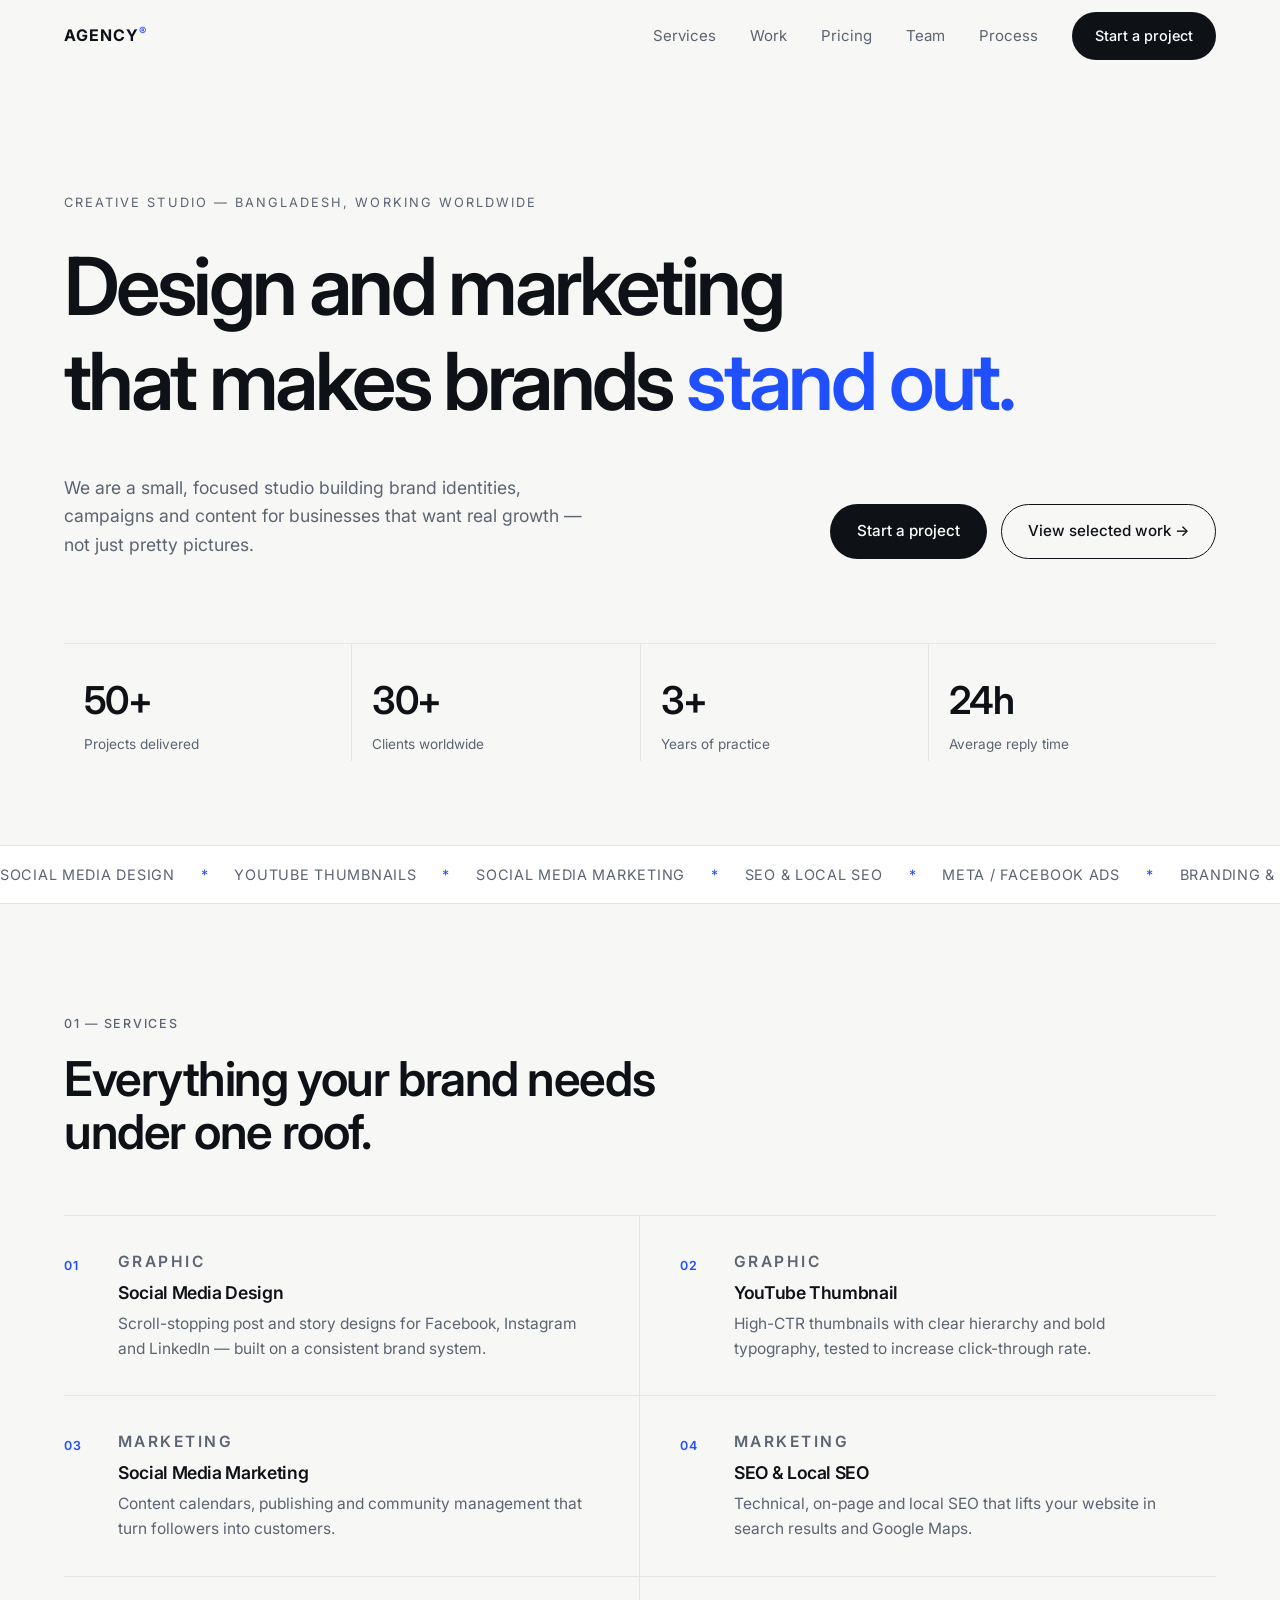
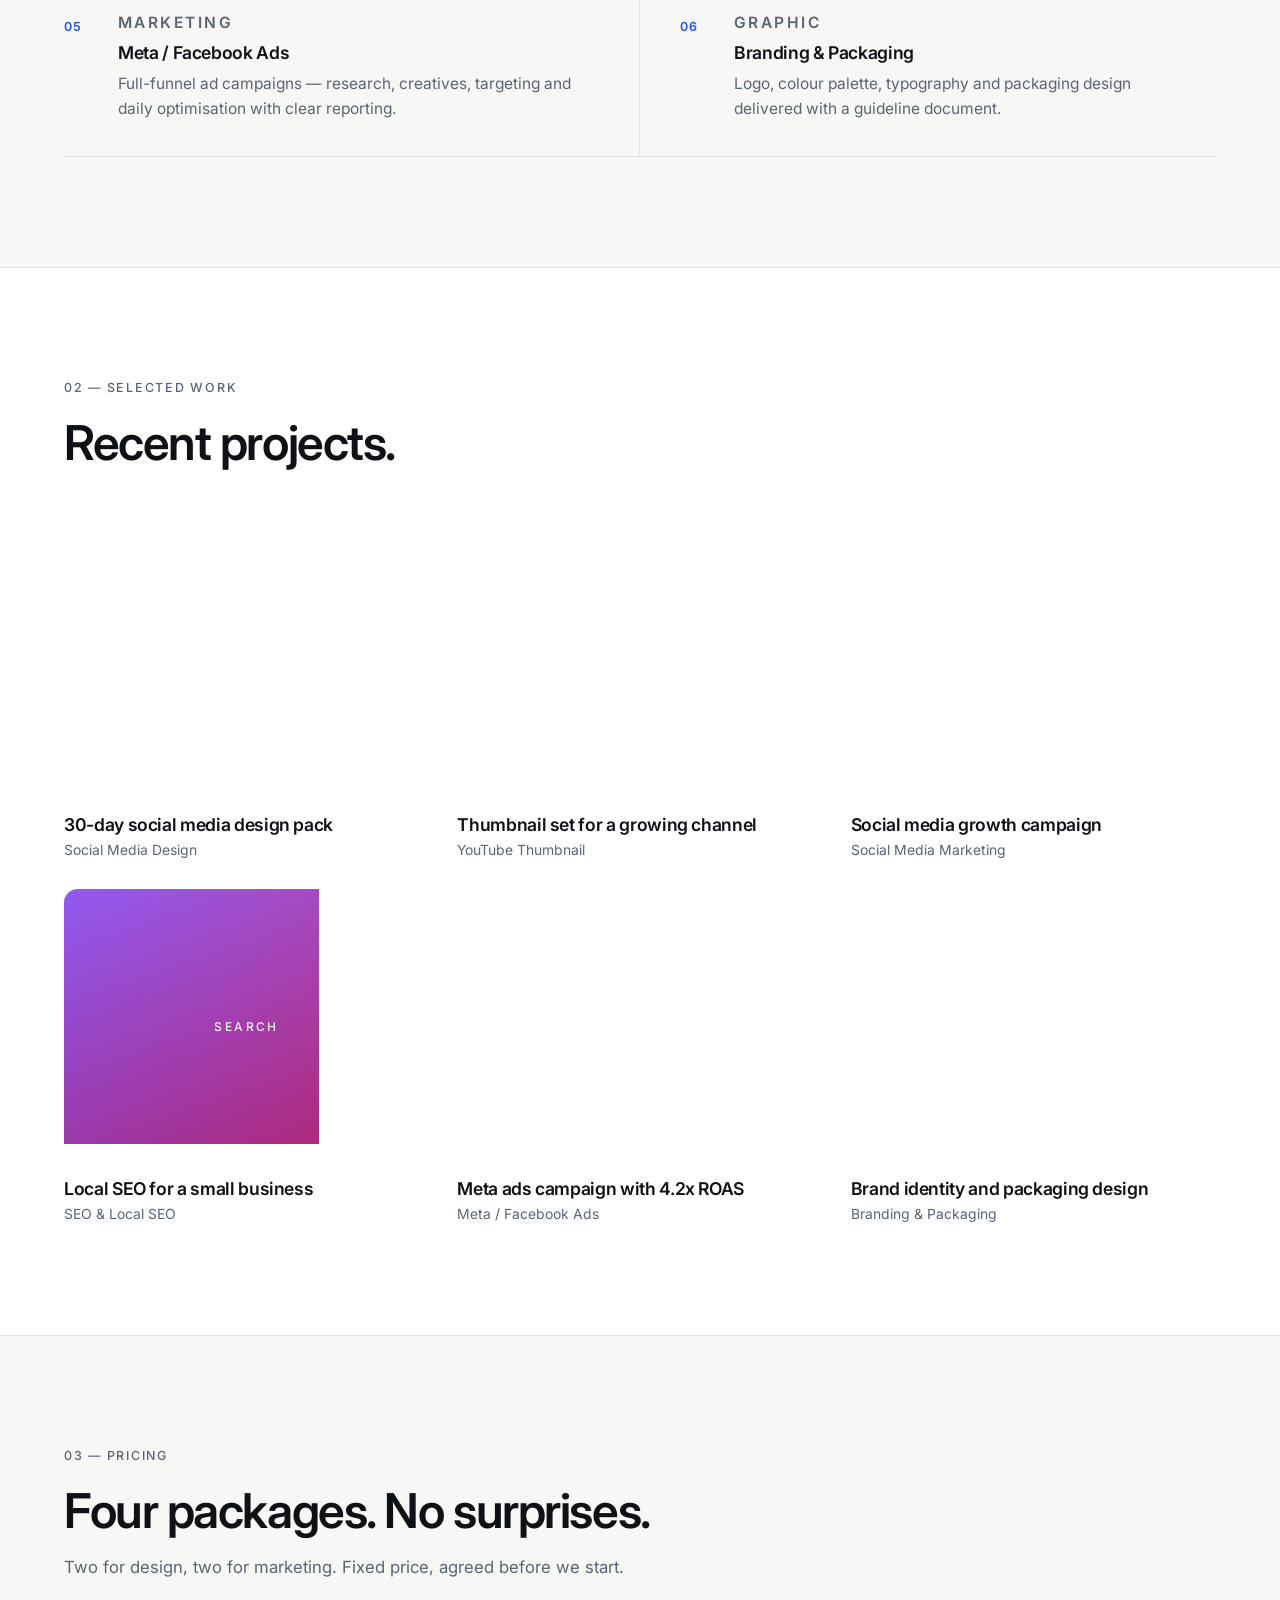
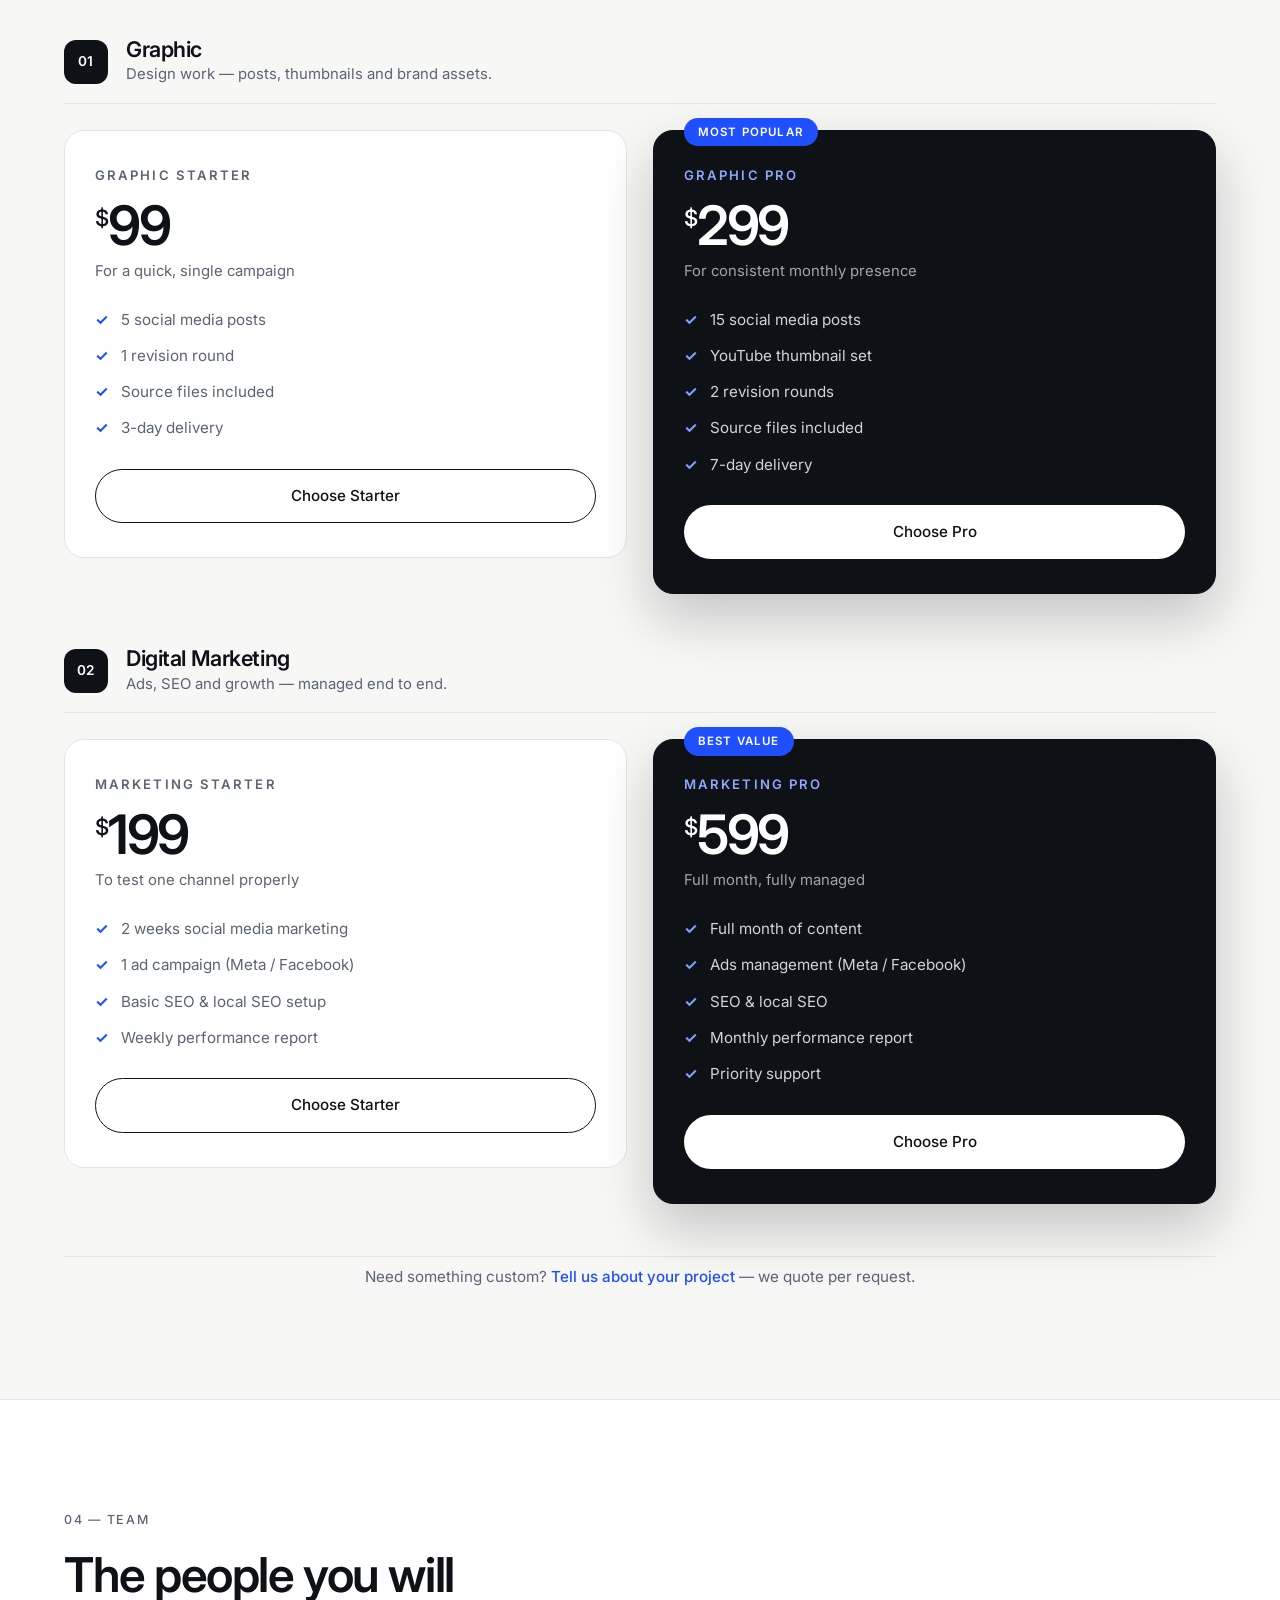
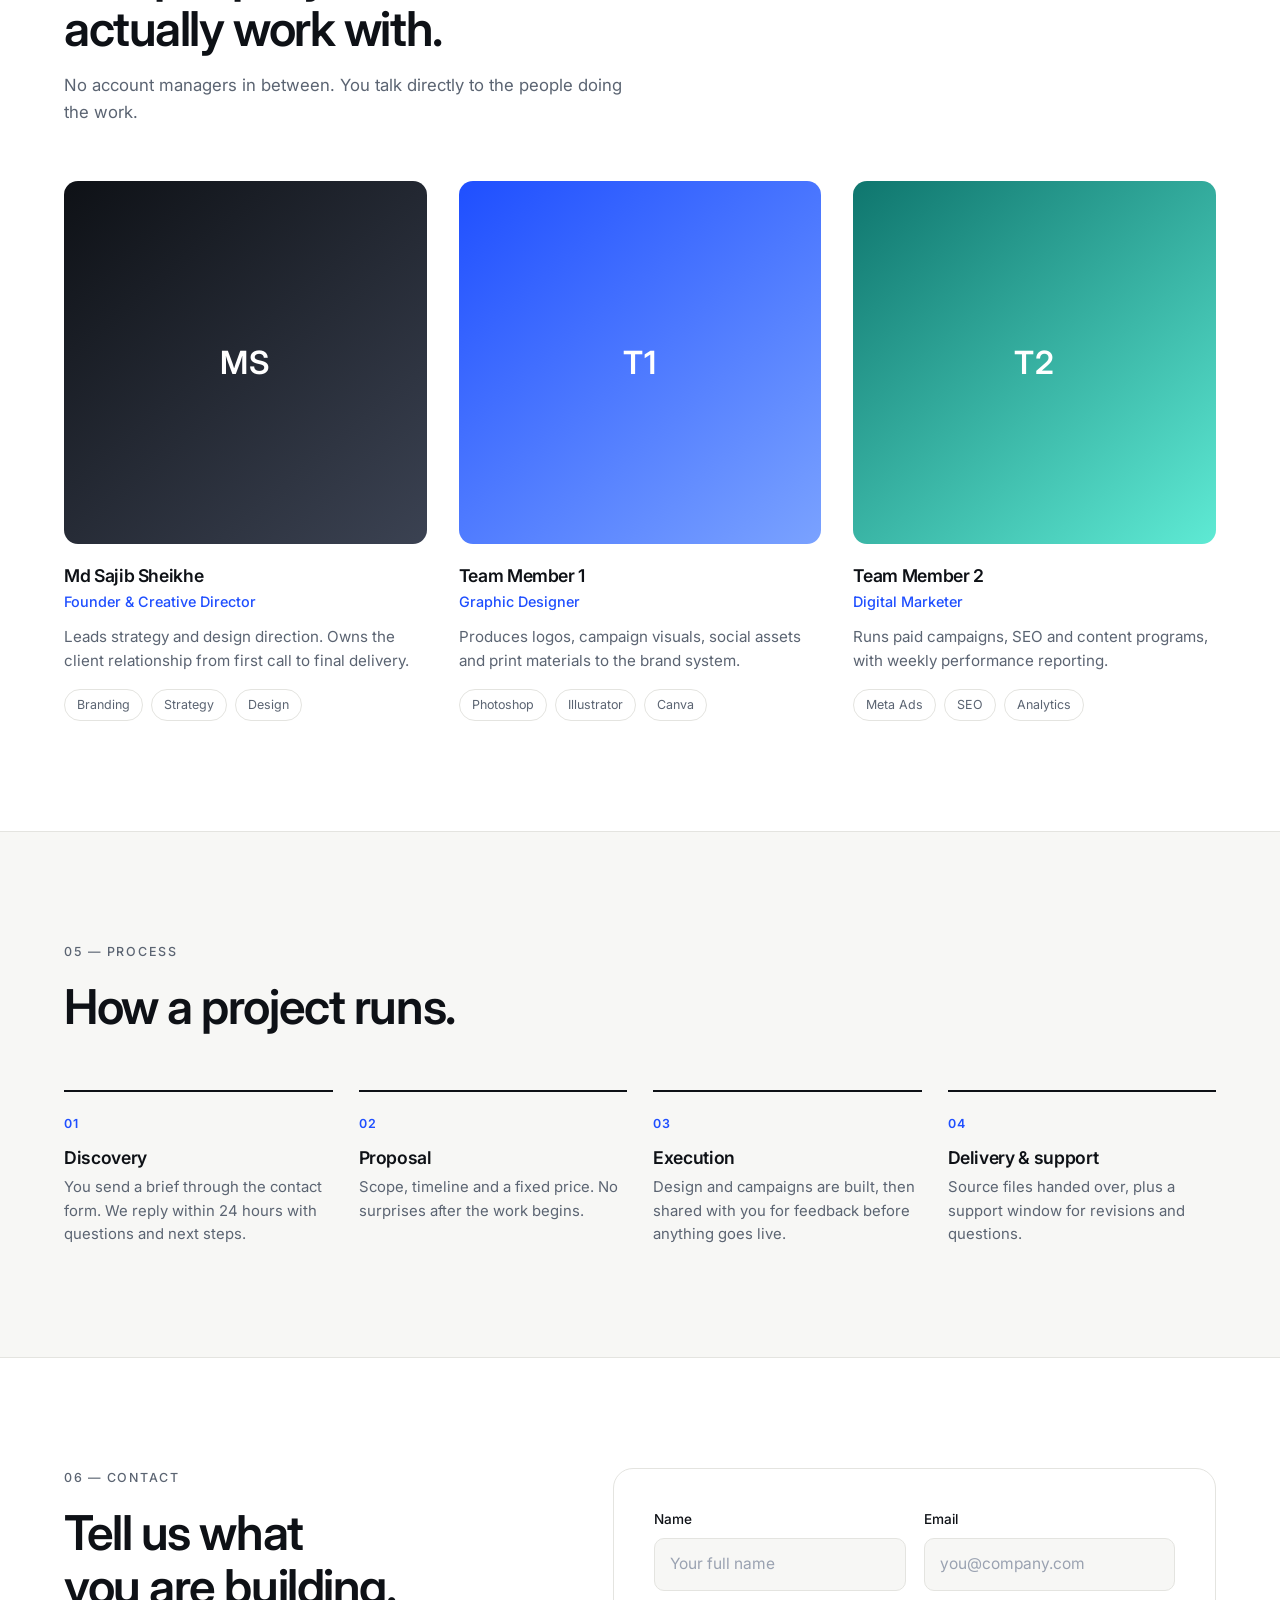
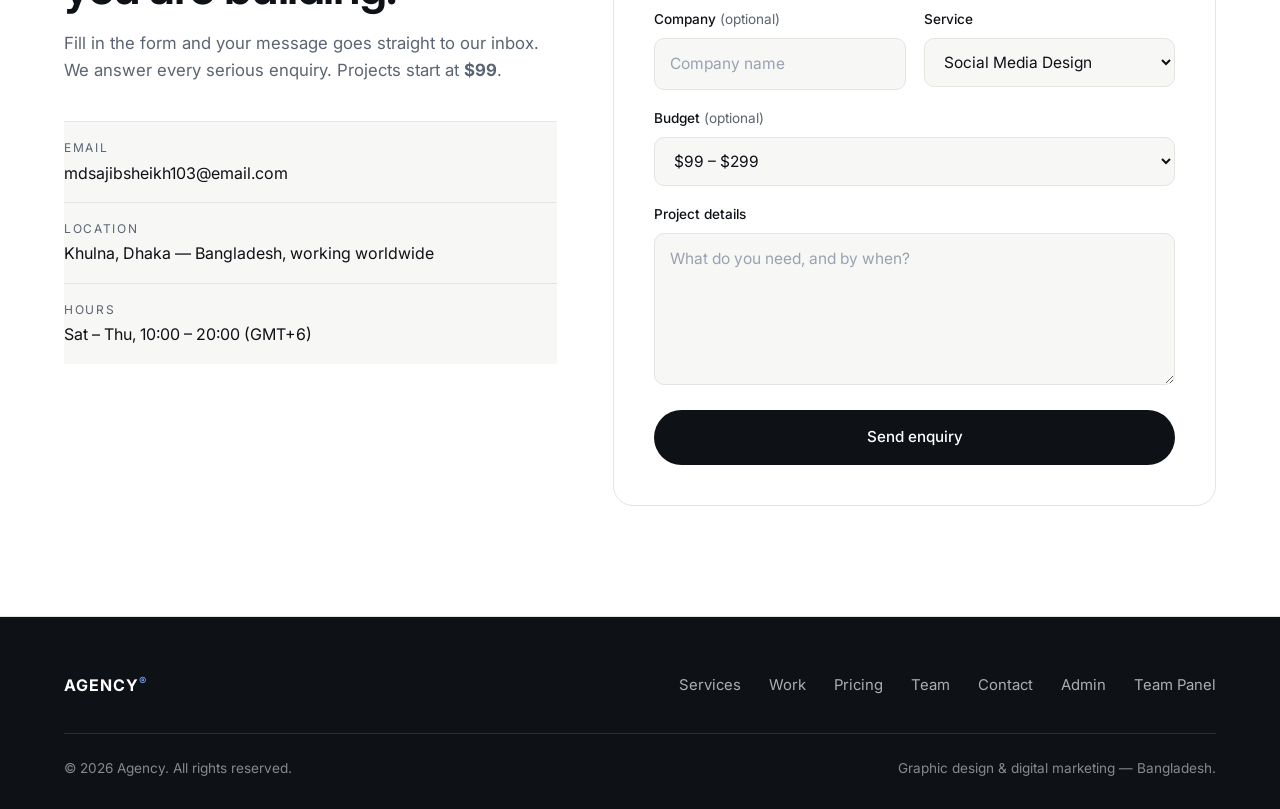
==== commit 192d7044: "Split pricing into 4 packages: 2 graphic, 2 digital marketing" ====
--- a/index.html
+++ b/index.html
@@ -209,53 +209,93 @@
       <div class="wrap">
         <header class="head">
           <p class="label">03 — Pricing</p>
-          <h2>Simple, fixed pricing.</h2>
-          <p class="head-sub">No hidden fees. Pay per project, cancel anytime before the next cycle.</p>
+          <h2>Four packages. No surprises.</h2>
+          <p class="head-sub">Two for design, two for marketing. Fixed price, agreed before we start.</p>
         </header>
 
-        <div class="plans">
-          <article class="plan">
-            <p class="plan-name">Basic</p>
-            <p class="plan-price"><span>$</span>99</p>
-            <p class="plan-for">For a quick, single campaign</p>
-            <ul class="plan-list">
-              <li>5 social media posts</li>
-              <li>1 revision round</li>
-              <li>Source files included</li>
-              <li>3-day delivery</li>
-            </ul>
-            <a href="#contact" class="btn btn-ghost btn-block">Choose Basic</a>
-          </article>
-
-          <article class="plan plan-featured">
-            <span class="plan-tag">Most popular</span>
-            <p class="plan-name">Standard</p>
-            <p class="plan-price"><span>$</span>299</p>
-            <p class="plan-for">For consistent monthly presence</p>
-            <ul class="plan-list">
-              <li>15 social media posts</li>
-              <li>YouTube thumbnail set</li>
-              <li>2 revision rounds</li>
-              <li>Source files included</li>
-              <li>7-day delivery</li>
-            </ul>
-            <a href="#contact" class="btn btn-dark btn-block">Choose Standard</a>
-          </article>
-
-          <article class="plan">
-            <p class="plan-name">Premium</p>
-            <p class="plan-price"><span>$</span>599</p>
-            <p class="plan-for">Design + marketing, fully managed</p>
-            <ul class="plan-list">
-              <li>Full month of content</li>
-              <li>Ads management (Meta / Facebook)</li>
-              <li>Unlimited revisions</li>
-              <li>Monthly performance report</li>
-              <li>Priority support</li>
-            </ul>
-            <a href="#contact" class="btn btn-ghost btn-block">Choose Premium</a>
-          </article>
-        </div>
+        <!-- ---- GROUP: GRAPHIC ---- -->
+        <div class="pkg-group">
+          <div class="pkg-head">
+            <span class="pkg-mark">01</span>
+            <div>
+              <h3>Graphic</h3>
+              <p>Design work — posts, thumbnails and brand assets.</p>
+            </div>
+          </div>
+
+          <div class="plans plans-2">
+            <article class="plan">
+              <p class="plan-name">Graphic Starter</p>
+              <p class="plan-price"><span>$</span>99</p>
+              <p class="plan-for">For a quick, single campaign</p>
+              <ul class="plan-list">
+                <li>5 social media posts</li>
+                <li>1 revision round</li>
+                <li>Source files included</li>
+                <li>3-day delivery</li>
+              </ul>
+              <a href="#contact" class="btn btn-ghost btn-block">Choose Starter</a>
+            </article>
+
+            <article class="plan plan-featured">
+              <span class="plan-tag">Most popular</span>
+              <p class="plan-name">Graphic Pro</p>
+              <p class="plan-price"><span>$</span>299</p>
+              <p class="plan-for">For consistent monthly presence</p>
+              <ul class="plan-list">
+                <li>15 social media posts</li>
+                <li>YouTube thumbnail set</li>
+                <li>2 revision rounds</li>
+                <li>Source files included</li>
+                <li>7-day delivery</li>
+              </ul>
+              <a href="#contact" class="btn btn-dark btn-block">Choose Pro</a>
+            </article>
+          </div>
+        </div>
+
+        <!-- ---- GROUP: DIGITAL ---- -->
+        <div class="pkg-group">
+          <div class="pkg-head">
+            <span class="pkg-mark">02</span>
+            <div>
+              <h3>Digital Marketing</h3>
+              <p>Ads, SEO and growth — managed end to end.</p>
+            </div>
+          </div>
+
+          <div class="plans plans-2">
+            <article class="plan">
+              <p class="plan-name">Marketing Starter</p>
+              <p class="plan-price"><span>$</span>199</p>
+              <p class="plan-for">To test one channel properly</p>
+              <ul class="plan-list">
+                <li>2 weeks social media marketing</li>
+                <li>1 ad campaign (Meta / Facebook)</li>
+                <li>Basic SEO &amp; local SEO setup</li>
+                <li>Weekly performance report</li>
+              </ul>
+              <a href="#contact" class="btn btn-ghost btn-block">Choose Starter</a>
+            </article>
+
+            <article class="plan plan-featured">
+              <span class="plan-tag">Best value</span>
+              <p class="plan-name">Marketing Pro</p>
+              <p class="plan-price"><span>$</span>599</p>
+              <p class="plan-for">Full month, fully managed</p>
+              <ul class="plan-list">
+                <li>Full month of content</li>
+                <li>Ads management (Meta / Facebook)</li>
+                <li>SEO &amp; local SEO</li>
+                <li>Monthly performance report</li>
+                <li>Priority support</li>
+              </ul>
+              <a href="#contact" class="btn btn-dark btn-block">Choose Pro</a>
+            </article>
+          </div>
+        </div>
+
+        <p class="pkg-note">Need something custom? <a href="#contact">Tell us about your project</a> — we quote per request.</p>
       </div>
     </section>
 
--- a/style.css
+++ b/style.css
@@ -208,7 +208,27 @@
 }
 
 /* ---------- pricing ---------- */
+.pkg-group{margin-bottom:52px}
+.pkg-head{
+  display:flex;align-items:center;gap:18px;
+  margin-bottom:26px;padding-bottom:16px;border-bottom:1px solid var(--line);
+}
+.pkg-mark{
+  width:44px;height:44px;flex-shrink:0;border-radius:12px;
+  background:var(--ink);color:#fff;display:grid;place-items:center;
+  font-size:.85rem;font-weight:600;letter-spacing:.05em;
+}
+.pkg-head h3{font-size:1.35rem;margin-bottom:2px}
+.pkg-head p{font-size:.93rem;color:var(--ink-2)}
+.pkg-note{
+  text-align:center;font-size:.95rem;color:var(--ink-2);
+  padding-top:8px;border-top:1px solid var(--line);
+}
+.pkg-note a{color:var(--accent);font-weight:500}
+.pkg-note a:hover{text-decoration:underline}
+
 .plans{display:grid;grid-template-columns:repeat(3,1fr);gap:26px;align-items:start}
+.plans-2{grid-template-columns:repeat(2,1fr)}
 .plan{
   background:var(--paper-2);border:1px solid var(--line);
   border-radius:20px;padding:34px 30px;position:relative;
@@ -429,7 +449,7 @@
   .team{grid-template-columns:repeat(2,1fr)}
   .steps{grid-template-columns:repeat(2,1fr)}
   .contact{grid-template-columns:1fr;gap:44px}
-  .plans{grid-template-columns:1fr;max-width:520px;margin-inline:auto}
+  .plans,.plans-2{grid-template-columns:1fr;max-width:520px;margin-inline:auto}
 }
 
 @media(max-width:860px){
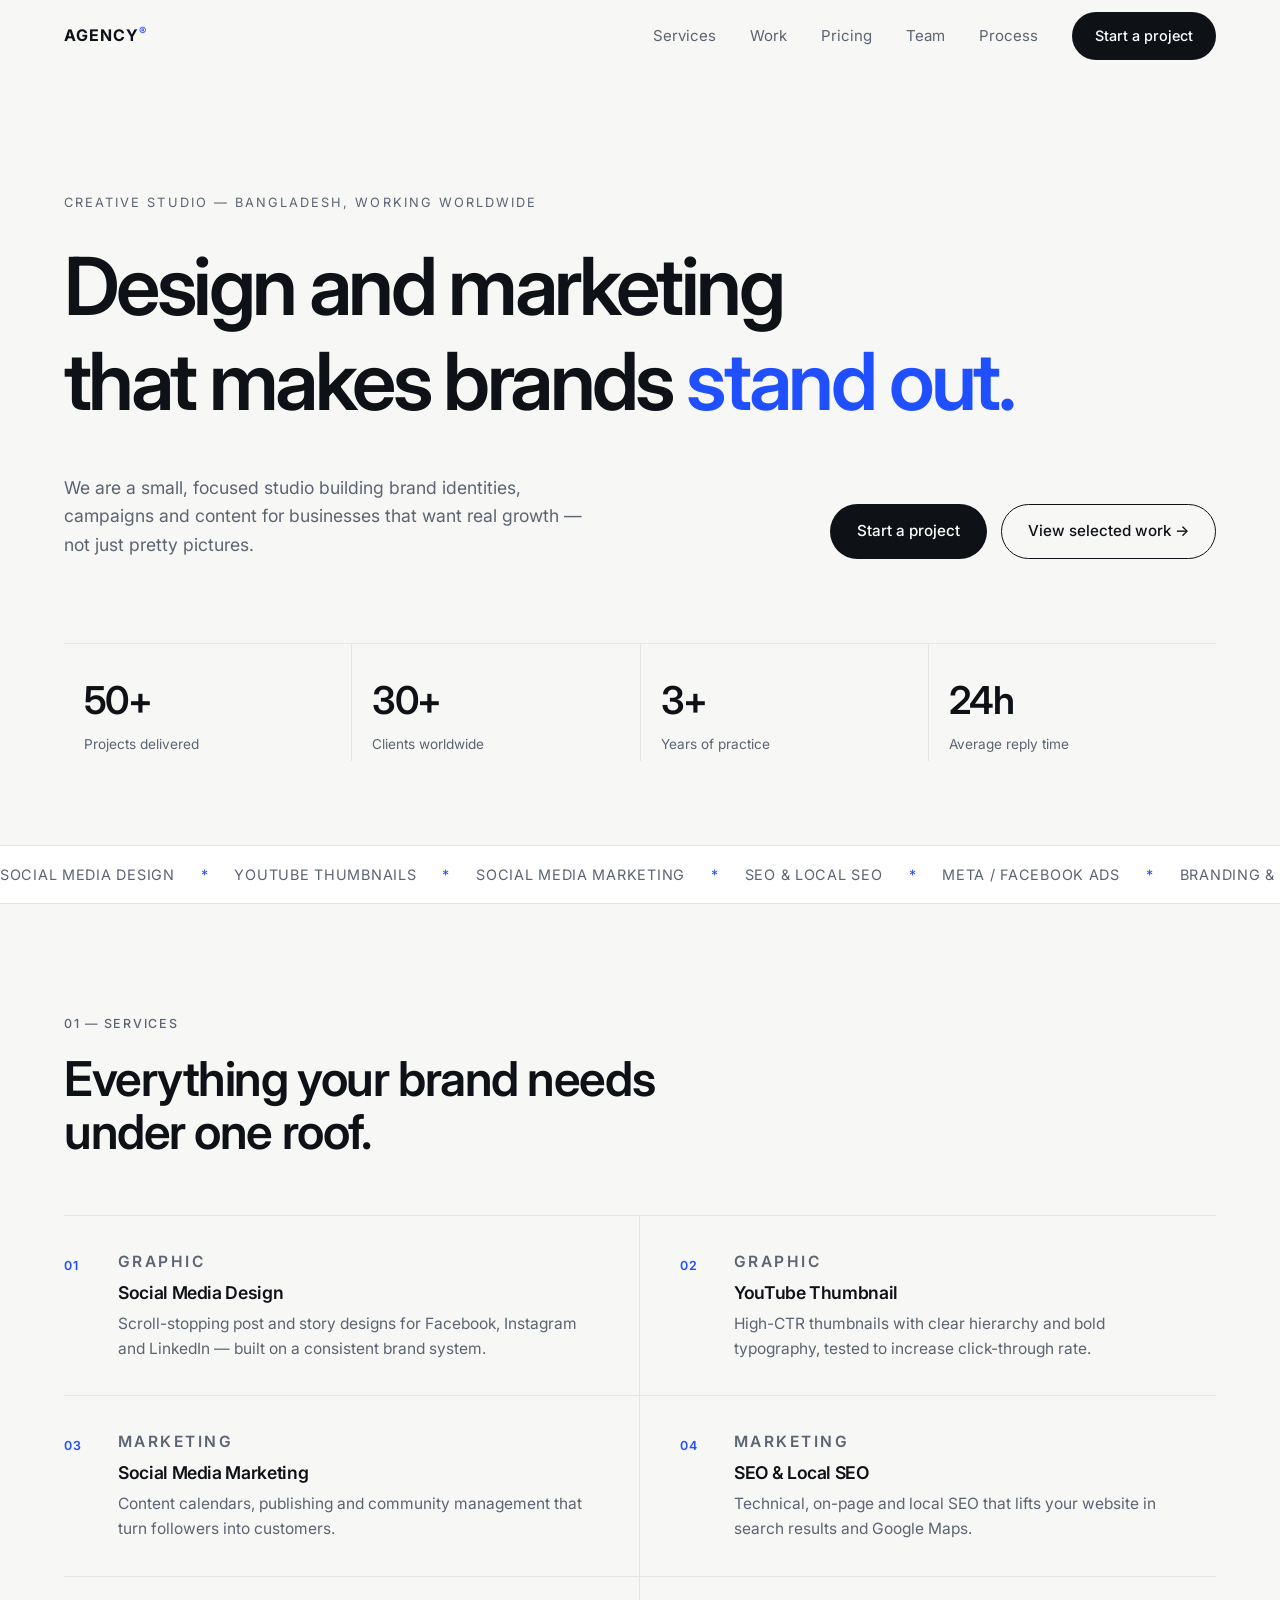
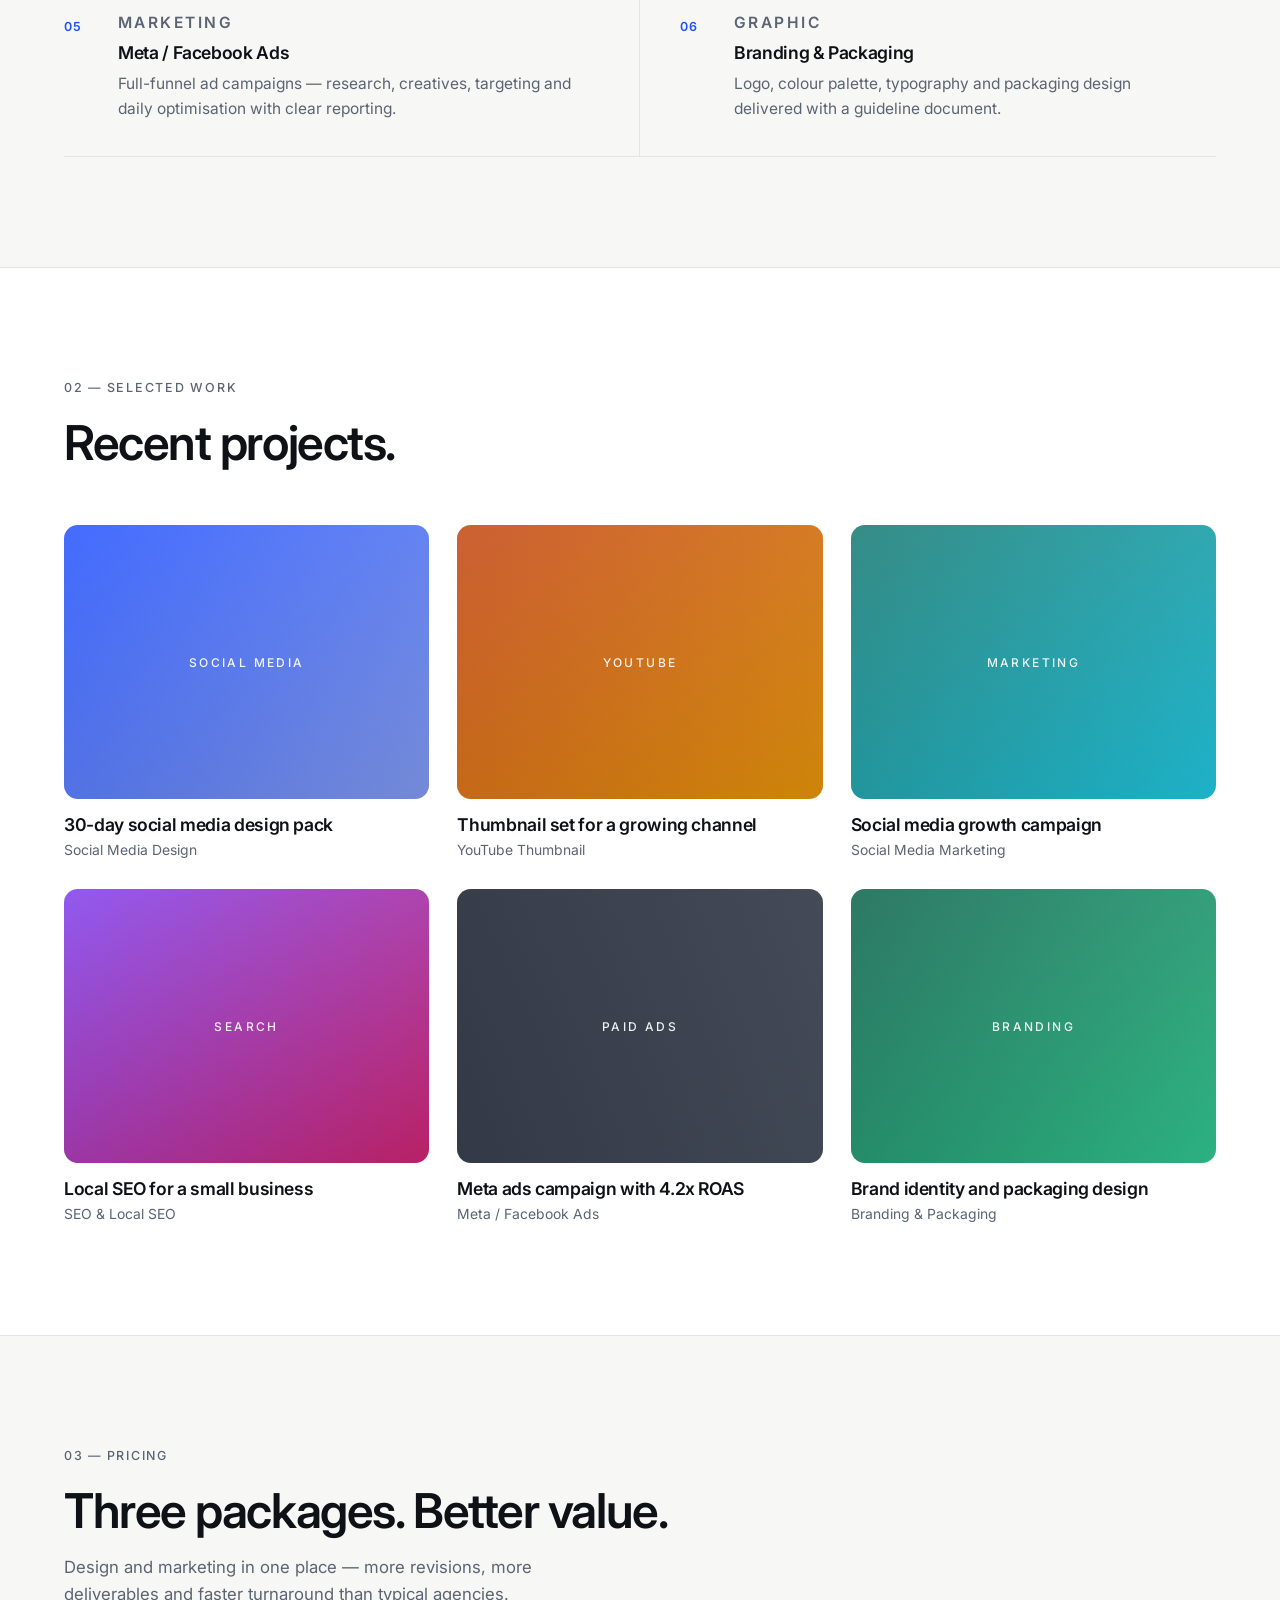
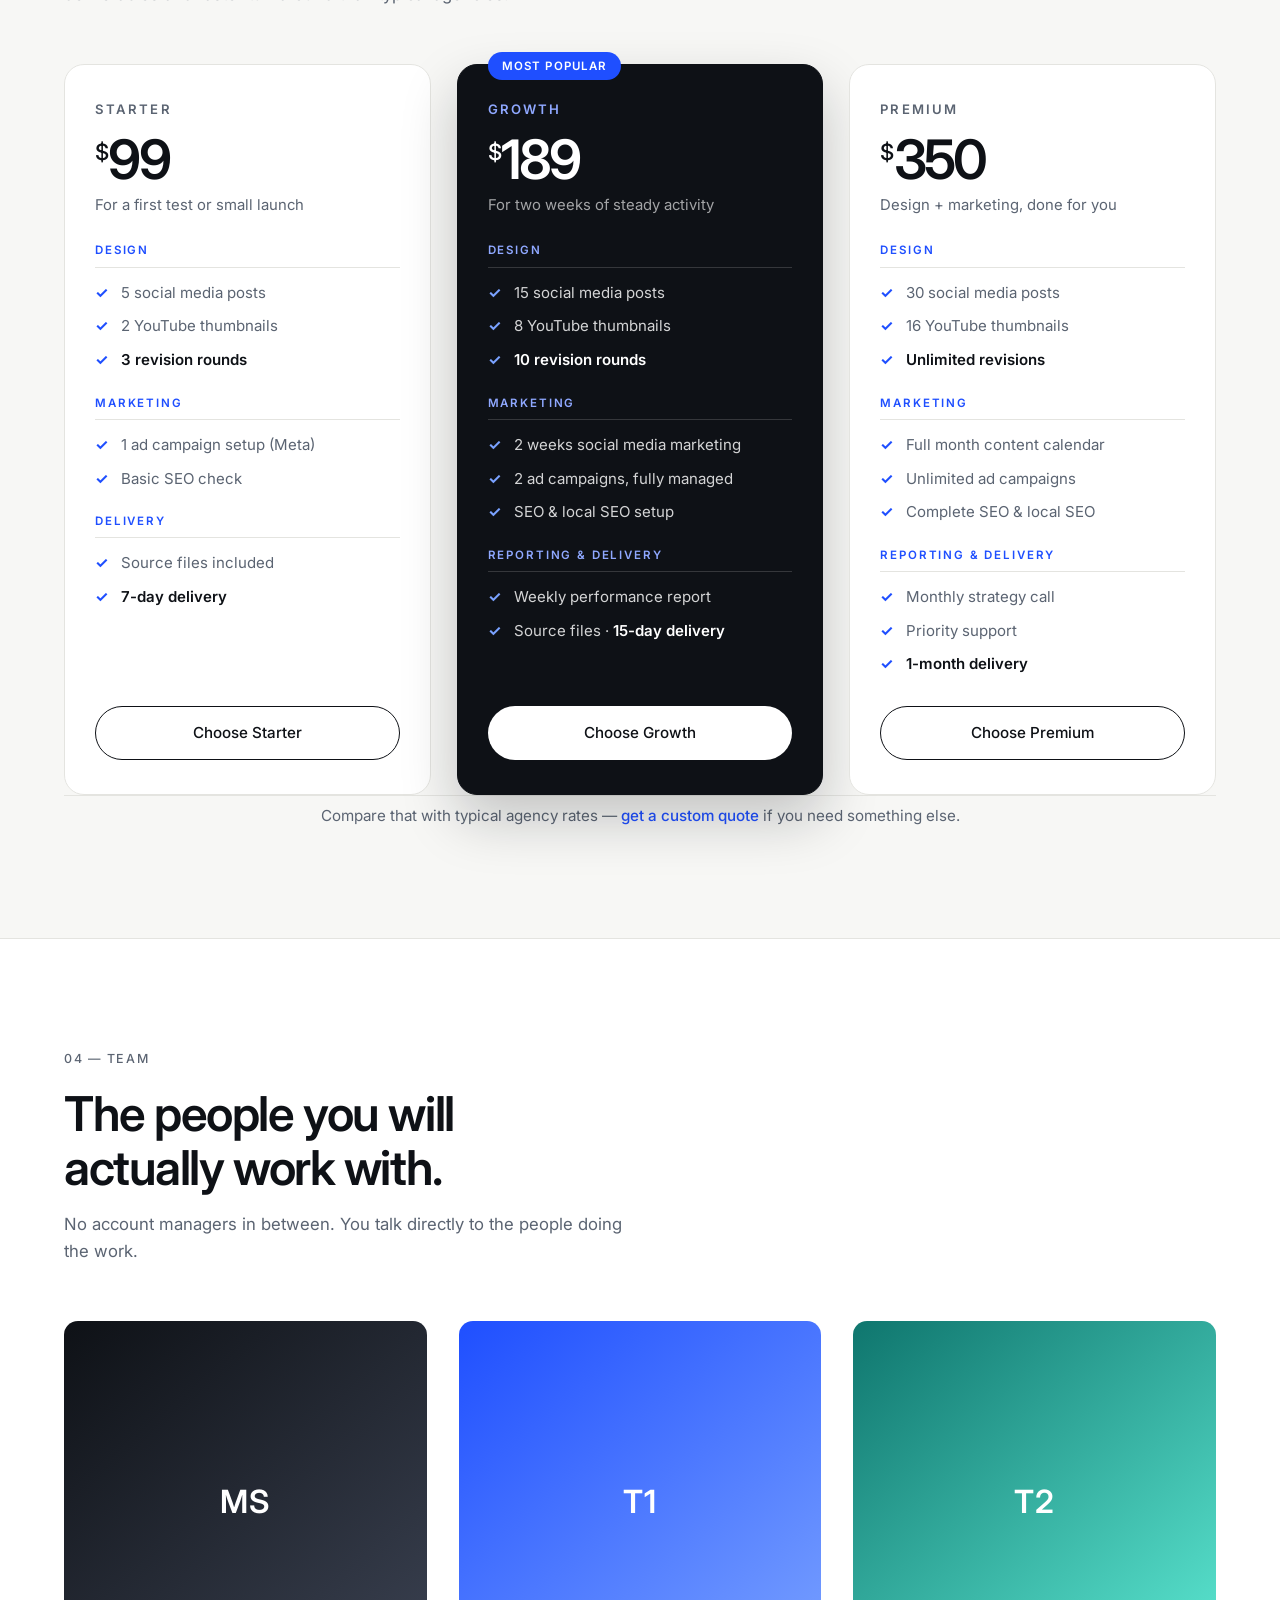
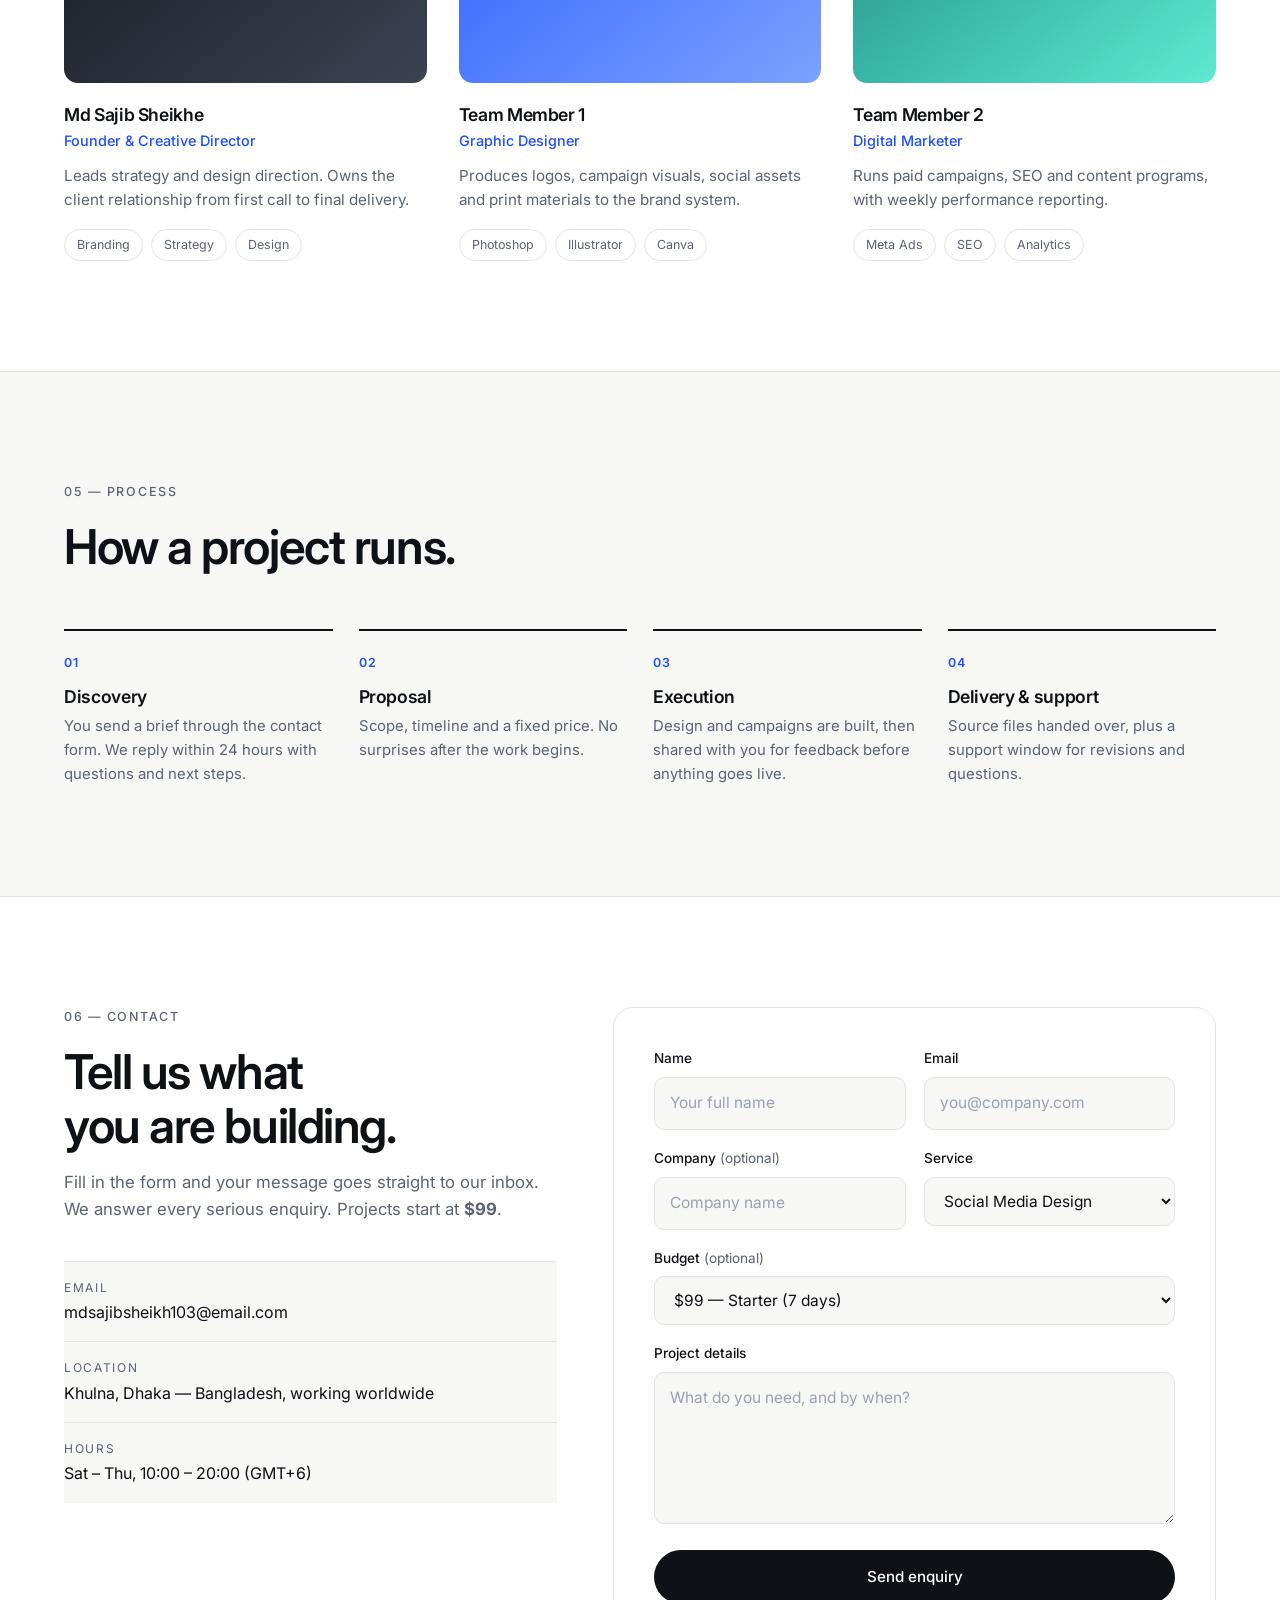
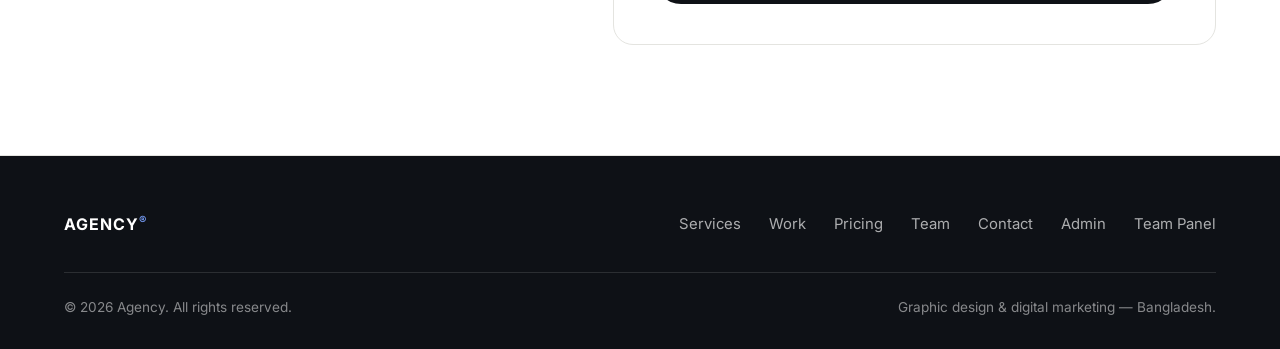
==== commit 71c71ce5: "Rework pricing: 3 grouped packages at // with 7d/15d/1mo delivery" ====
--- a/index.html
+++ b/index.html
@@ -209,93 +209,103 @@
       <div class="wrap">
         <header class="head">
           <p class="label">03 — Pricing</p>
-          <h2>Four packages. No surprises.</h2>
-          <p class="head-sub">Two for design, two for marketing. Fixed price, agreed before we start.</p>
+          <h2>Three packages. Better value.</h2>
+          <p class="head-sub">Design and marketing in one place — more revisions, more deliverables and faster turnaround than typical agencies.</p>
         </header>
 
-        <!-- ---- GROUP: GRAPHIC ---- -->
-        <div class="pkg-group">
-          <div class="pkg-head">
-            <span class="pkg-mark">01</span>
-            <div>
-              <h3>Graphic</h3>
-              <p>Design work — posts, thumbnails and brand assets.</p>
-            </div>
-          </div>
-
-          <div class="plans plans-2">
-            <article class="plan">
-              <p class="plan-name">Graphic Starter</p>
-              <p class="plan-price"><span>$</span>99</p>
-              <p class="plan-for">For a quick, single campaign</p>
-              <ul class="plan-list">
-                <li>5 social media posts</li>
-                <li>1 revision round</li>
-                <li>Source files included</li>
-                <li>3-day delivery</li>
-              </ul>
-              <a href="#contact" class="btn btn-ghost btn-block">Choose Starter</a>
-            </article>
-
-            <article class="plan plan-featured">
-              <span class="plan-tag">Most popular</span>
-              <p class="plan-name">Graphic Pro</p>
-              <p class="plan-price"><span>$</span>299</p>
-              <p class="plan-for">For consistent monthly presence</p>
-              <ul class="plan-list">
-                <li>15 social media posts</li>
-                <li>YouTube thumbnail set</li>
-                <li>2 revision rounds</li>
-                <li>Source files included</li>
-                <li>7-day delivery</li>
-              </ul>
-              <a href="#contact" class="btn btn-dark btn-block">Choose Pro</a>
-            </article>
-          </div>
-        </div>
-
-        <!-- ---- GROUP: DIGITAL ---- -->
-        <div class="pkg-group">
-          <div class="pkg-head">
-            <span class="pkg-mark">02</span>
-            <div>
-              <h3>Digital Marketing</h3>
-              <p>Ads, SEO and growth — managed end to end.</p>
-            </div>
-          </div>
-
-          <div class="plans plans-2">
-            <article class="plan">
-              <p class="plan-name">Marketing Starter</p>
-              <p class="plan-price"><span>$</span>199</p>
-              <p class="plan-for">To test one channel properly</p>
-              <ul class="plan-list">
-                <li>2 weeks social media marketing</li>
-                <li>1 ad campaign (Meta / Facebook)</li>
-                <li>Basic SEO &amp; local SEO setup</li>
-                <li>Weekly performance report</li>
-              </ul>
-              <a href="#contact" class="btn btn-ghost btn-block">Choose Starter</a>
-            </article>
-
-            <article class="plan plan-featured">
-              <span class="plan-tag">Best value</span>
-              <p class="plan-name">Marketing Pro</p>
-              <p class="plan-price"><span>$</span>599</p>
-              <p class="plan-for">Full month, fully managed</p>
-              <ul class="plan-list">
-                <li>Full month of content</li>
-                <li>Ads management (Meta / Facebook)</li>
-                <li>SEO &amp; local SEO</li>
-                <li>Monthly performance report</li>
-                <li>Priority support</li>
-              </ul>
-              <a href="#contact" class="btn btn-dark btn-block">Choose Pro</a>
-            </article>
-          </div>
-        </div>
-
-        <p class="pkg-note">Need something custom? <a href="#contact">Tell us about your project</a> — we quote per request.</p>
+        <div class="plans plans-3">
+
+          <!-- ---- STARTER ---- -->
+          <article class="plan">
+            <p class="plan-name">Starter</p>
+            <p class="plan-price"><span>$</span>99</p>
+            <p class="plan-for">For a first test or small launch</p>
+
+            <p class="plan-grp">Design</p>
+            <ul class="plan-list">
+              <li>5 social media posts</li>
+              <li>2 YouTube thumbnails</li>
+              <li><b>3 revision rounds</b></li>
+            </ul>
+
+            <p class="plan-grp">Marketing</p>
+            <ul class="plan-list">
+              <li>1 ad campaign setup (Meta)</li>
+              <li>Basic SEO check</li>
+            </ul>
+
+            <p class="plan-grp">Delivery</p>
+            <ul class="plan-list">
+              <li>Source files included</li>
+              <li><b>7-day delivery</b></li>
+            </ul>
+
+            <a href="#contact" class="btn btn-ghost btn-block">Choose Starter</a>
+          </article>
+
+          <!-- ---- GROWTH (featured) ---- -->
+          <article class="plan plan-featured">
+            <span class="plan-tag">Most popular</span>
+            <p class="plan-name">Growth</p>
+            <p class="plan-price"><span>$</span>189</p>
+            <p class="plan-for">For two weeks of steady activity</p>
+
+            <p class="plan-grp">Design</p>
+            <ul class="plan-list">
+              <li>15 social media posts</li>
+              <li>8 YouTube thumbnails</li>
+              <li><b>10 revision rounds</b></li>
+            </ul>
+
+            <p class="plan-grp">Marketing</p>
+            <ul class="plan-list">
+              <li>2 weeks social media marketing</li>
+              <li>2 ad campaigns, fully managed</li>
+              <li>SEO &amp; local SEO setup</li>
+            </ul>
+
+            <p class="plan-grp">Reporting &amp; delivery</p>
+            <ul class="plan-list">
+              <li>Weekly performance report</li>
+              <li>Source files · <b>15-day delivery</b></li>
+            </ul>
+
+            <a href="#contact" class="btn btn-dark btn-block">Choose Growth</a>
+          </article>
+
+          <!-- ---- PREMIUM ---- -->
+          <article class="plan">
+            <p class="plan-name">Premium</p>
+            <p class="plan-price"><span>$</span>350</p>
+            <p class="plan-for">Design + marketing, done for you</p>
+
+            <p class="plan-grp">Design</p>
+            <ul class="plan-list">
+              <li>30 social media posts</li>
+              <li>16 YouTube thumbnails</li>
+              <li><b>Unlimited revisions</b></li>
+            </ul>
+
+            <p class="plan-grp">Marketing</p>
+            <ul class="plan-list">
+              <li>Full month content calendar</li>
+              <li>Unlimited ad campaigns</li>
+              <li>Complete SEO &amp; local SEO</li>
+            </ul>
+
+            <p class="plan-grp">Reporting &amp; delivery</p>
+            <ul class="plan-list">
+              <li>Monthly strategy call</li>
+              <li>Priority support</li>
+              <li><b>1-month delivery</b></li>
+            </ul>
+
+            <a href="#contact" class="btn btn-ghost btn-block">Choose Premium</a>
+          </article>
+
+        </div>
+
+        <p class="pkg-note">Compare that with typical agency rates — <a href="#contact">get a custom quote</a> if you need something else.</p>
       </div>
     </section>
 
@@ -434,11 +444,10 @@
           <div class="field">
             <label for="budget">Budget <span>(optional)</span></label>
             <select id="budget" name="budget">
-              <option>$99 – $299</option>
-              <option>$300 – $499</option>
-              <option>$500 – $1,000</option>
-              <option>$1,000 – $5,000</option>
-              <option>$5,000+</option>
+              <option>$99 — Starter (7 days)</option>
+              <option>$189 — Growth (15 days)</option>
+              <option>$350 — Premium (1 month)</option>
+              <option>Custom quote</option>
             </select>
           </div>
 
--- a/style.css
+++ b/style.css
@@ -227,8 +227,11 @@
 .pkg-note a{color:var(--accent);font-weight:500}
 .pkg-note a:hover{text-decoration:underline}
 
-.plans{display:grid;grid-template-columns:repeat(3,1fr);gap:26px;align-items:start}
+.plans{display:grid;grid-template-columns:repeat(3,1fr);gap:26px;align-items:stretch}
+.plans-3{grid-template-columns:repeat(3,1fr)}
 .plans-2{grid-template-columns:repeat(2,1fr)}
+.plan{display:flex;flex-direction:column}
+.plan .btn{margin-top:auto}
 .plan{
   background:var(--paper-2);border:1px solid var(--line);
   border-radius:20px;padding:34px 30px;position:relative;
@@ -258,11 +261,22 @@
 .plan-price span{font-size:1.4rem;vertical-align:super;font-weight:500;margin-right:2px}
 .plan-for{font-size:.93rem;color:var(--ink-2);margin-bottom:24px}
 .plan-featured .plan-for{color:rgba(255,255,255,.62)}
-.plan-list{display:flex;flex-direction:column;gap:12px;margin-bottom:28px}
+.plan-grp{
+  font-size:.72rem;letter-spacing:.16em;text-transform:uppercase;
+  font-weight:600;color:var(--accent);
+  padding-bottom:7px;margin-bottom:14px;
+  border-bottom:1px solid var(--line);
+}
+.plan-featured .plan-grp{color:#8fa8ff;border-bottom-color:rgba(255,255,255,.16)}
+.plan-list{display:flex;flex-direction:column;gap:11px;margin-bottom:22px}
+.plan-list:last-of-type{margin-bottom:30px}
 .plan-list li{
-  position:relative;padding-left:26px;font-size:.95rem;color:var(--ink-2);
-}
+  position:relative;padding-left:26px;font-size:.94rem;color:var(--ink-2);
+  line-height:1.5;
+}
+.plan-list li b{color:var(--ink);font-weight:600}
 .plan-featured .plan-list li{color:rgba(255,255,255,.82)}
+.plan-featured .plan-list li b{color:#fff}
 .plan-list li::before{
   content:"✓";position:absolute;left:0;top:0;
   color:var(--accent);font-weight:700;
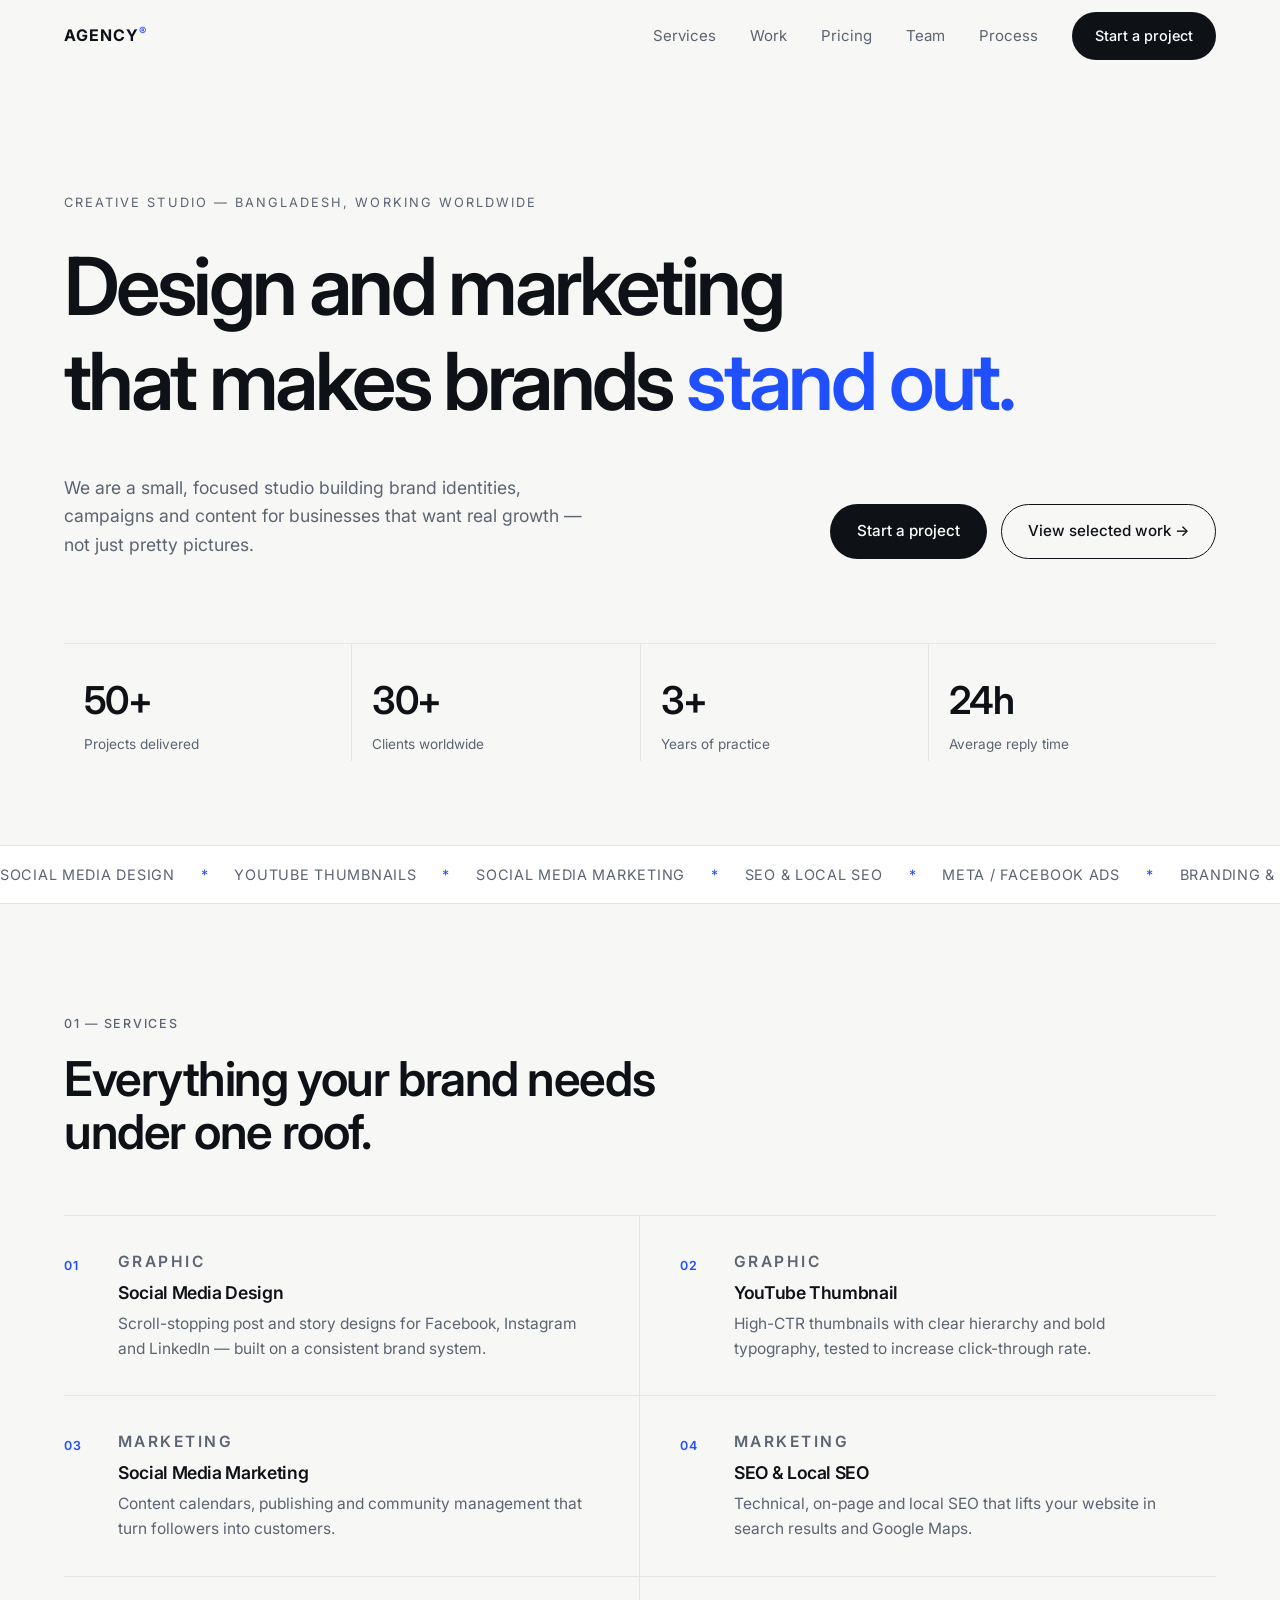
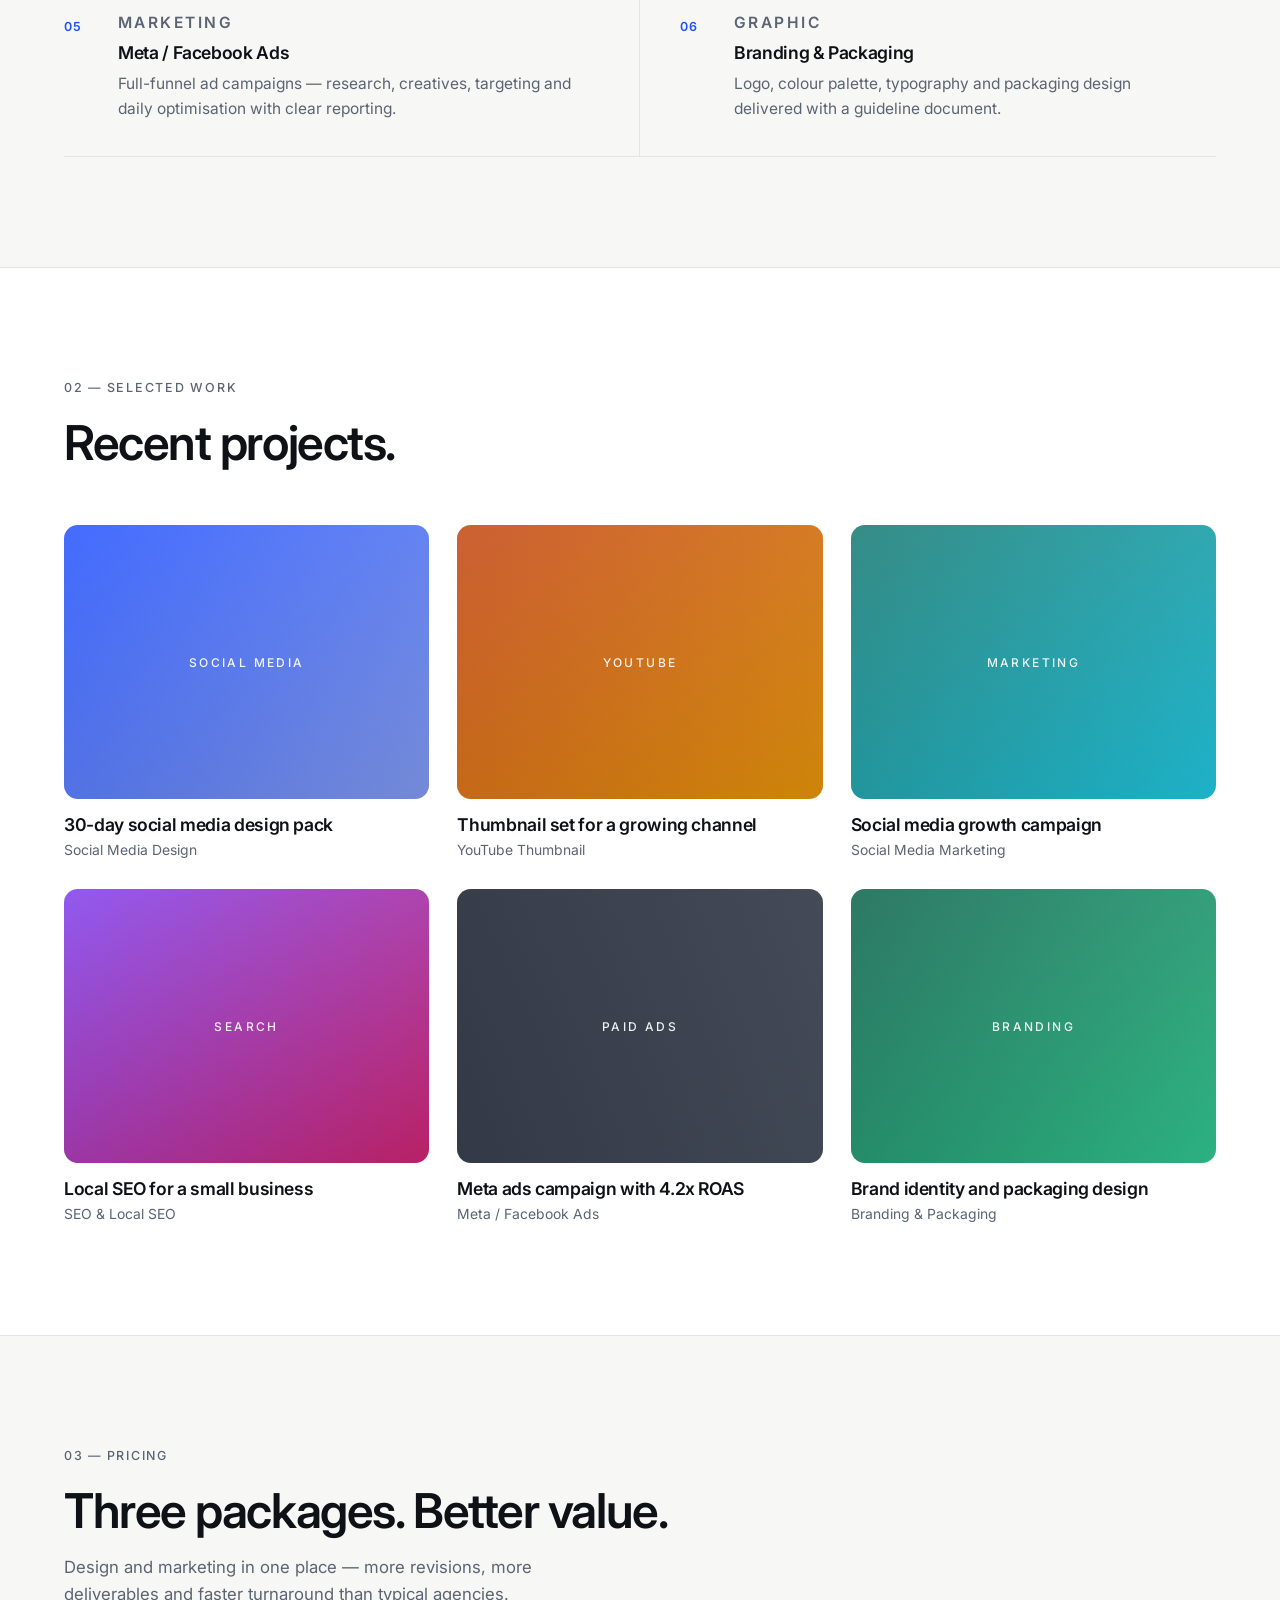
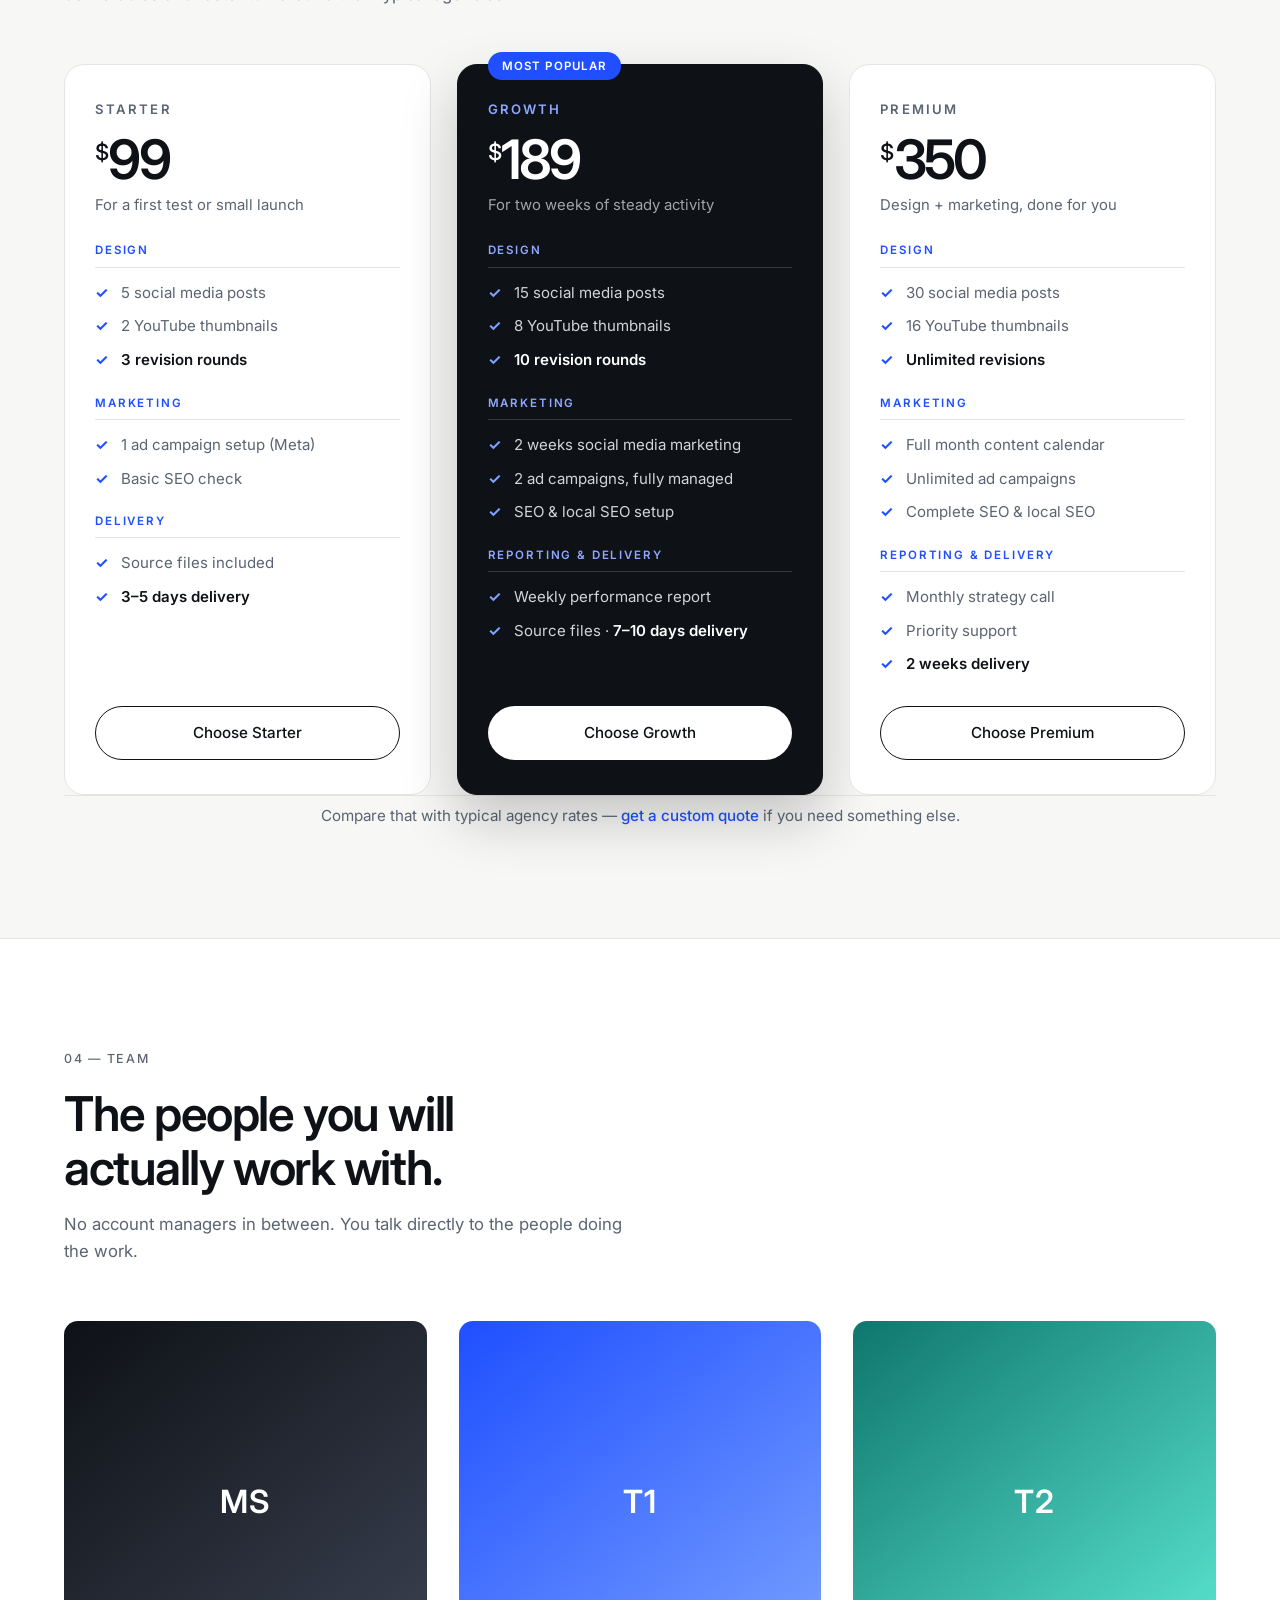
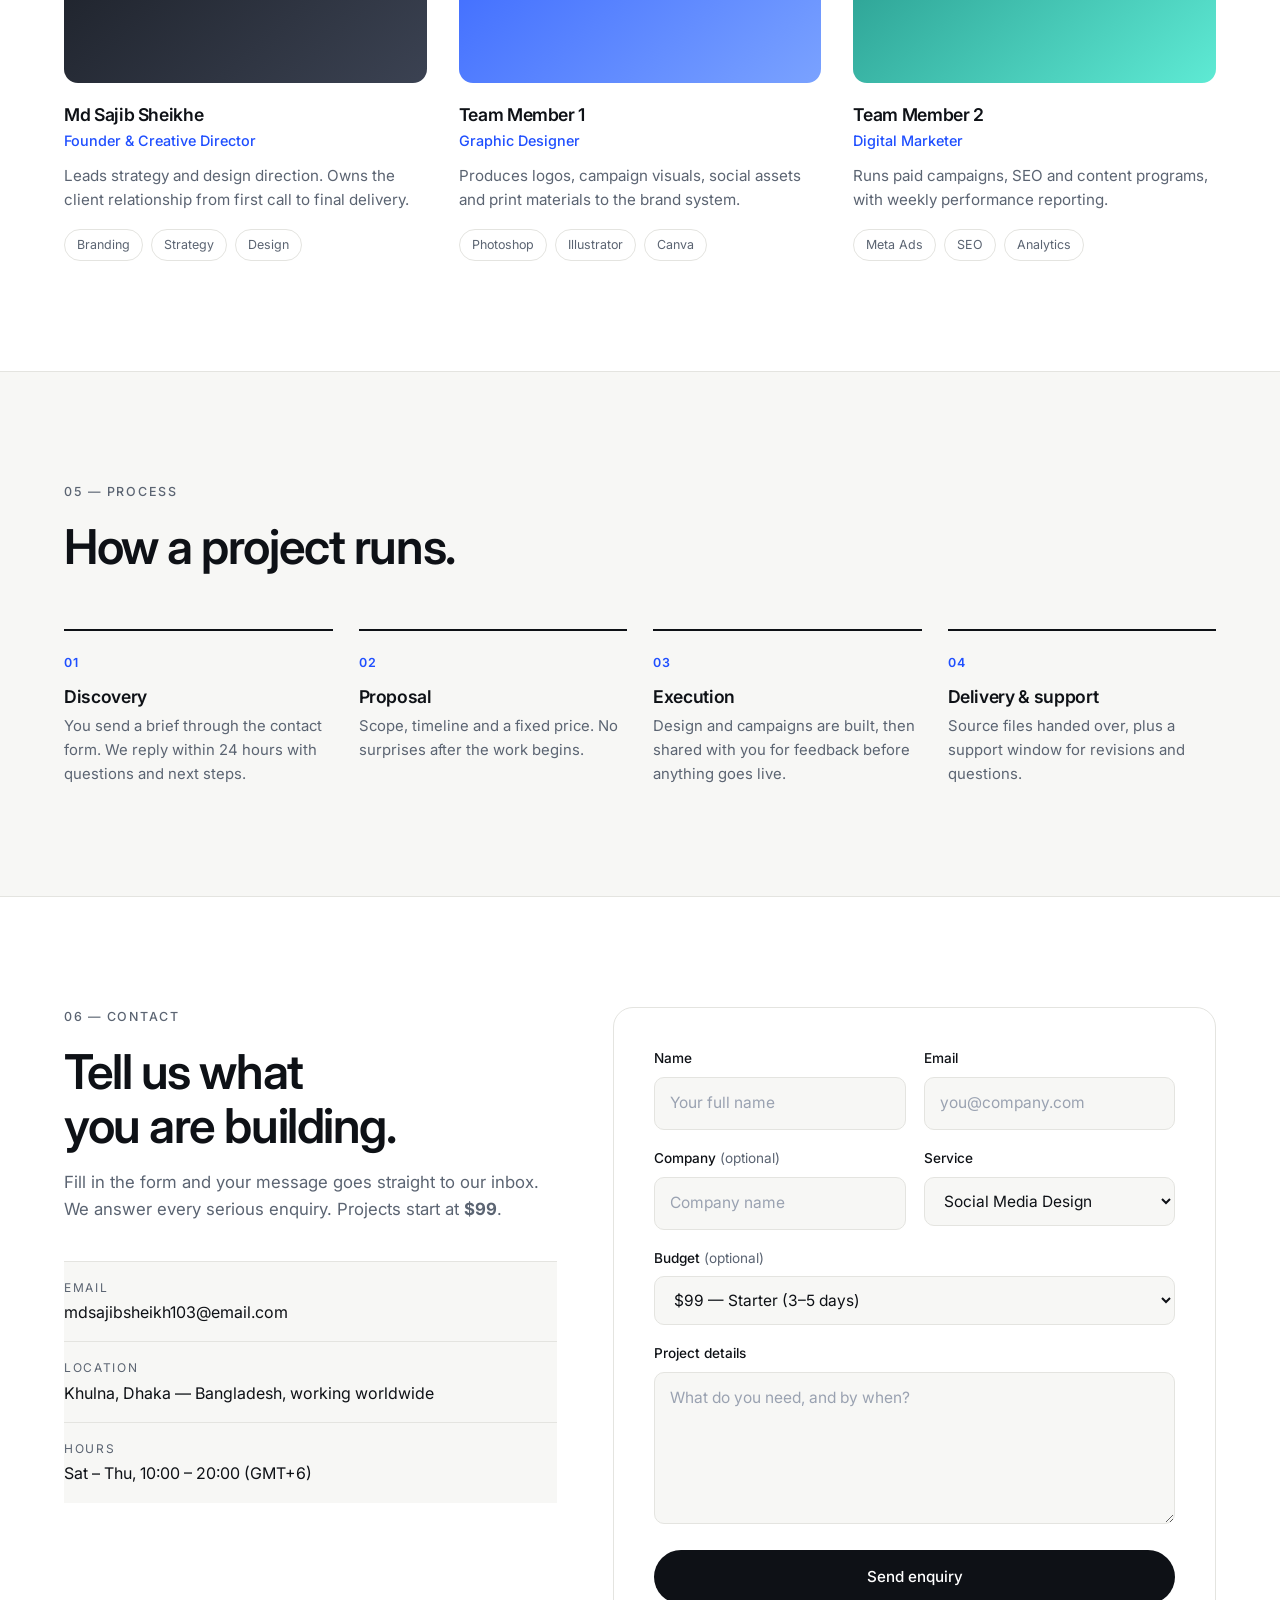
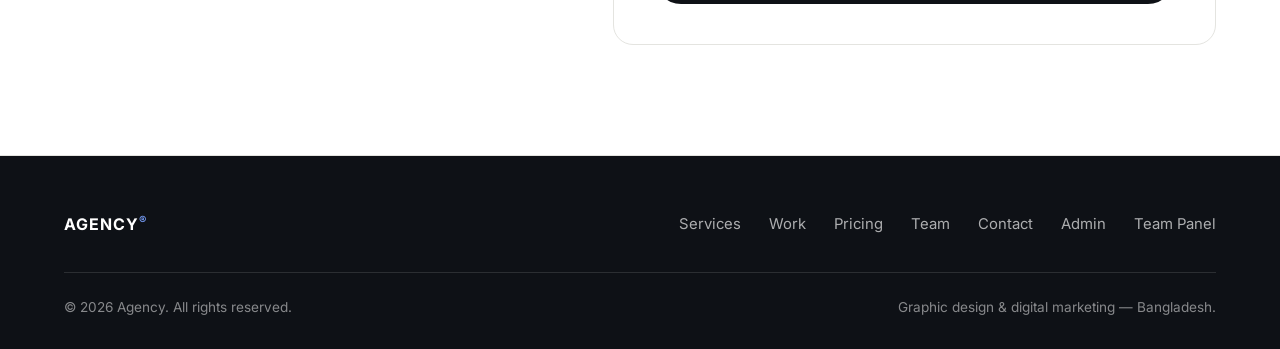
==== commit 83653b22: "Update delivery times to 3-5 days, 7-10 days, 2 weeks" ====
--- a/index.html
+++ b/index.html
@@ -237,7 +237,7 @@
             <p class="plan-grp">Delivery</p>
             <ul class="plan-list">
               <li>Source files included</li>
-              <li><b>7-day delivery</b></li>
+              <li><b>3–5 days delivery</b></li>
             </ul>
 
             <a href="#contact" class="btn btn-ghost btn-block">Choose Starter</a>
@@ -267,7 +267,7 @@
             <p class="plan-grp">Reporting &amp; delivery</p>
             <ul class="plan-list">
               <li>Weekly performance report</li>
-              <li>Source files · <b>15-day delivery</b></li>
+              <li>Source files · <b>7–10 days delivery</b></li>
             </ul>
 
             <a href="#contact" class="btn btn-dark btn-block">Choose Growth</a>
@@ -297,7 +297,7 @@
             <ul class="plan-list">
               <li>Monthly strategy call</li>
               <li>Priority support</li>
-              <li><b>1-month delivery</b></li>
+              <li><b>2 weeks delivery</b></li>
             </ul>
 
             <a href="#contact" class="btn btn-ghost btn-block">Choose Premium</a>
@@ -444,9 +444,9 @@
           <div class="field">
             <label for="budget">Budget <span>(optional)</span></label>
             <select id="budget" name="budget">
-              <option>$99 — Starter (7 days)</option>
-              <option>$189 — Growth (15 days)</option>
-              <option>$350 — Premium (1 month)</option>
+              <option>$99 — Starter (3–5 days)</option>
+              <option>$189 — Growth (7–10 days)</option>
+              <option>$350 — Premium (2 weeks)</option>
               <option>Custom quote</option>
             </select>
           </div>
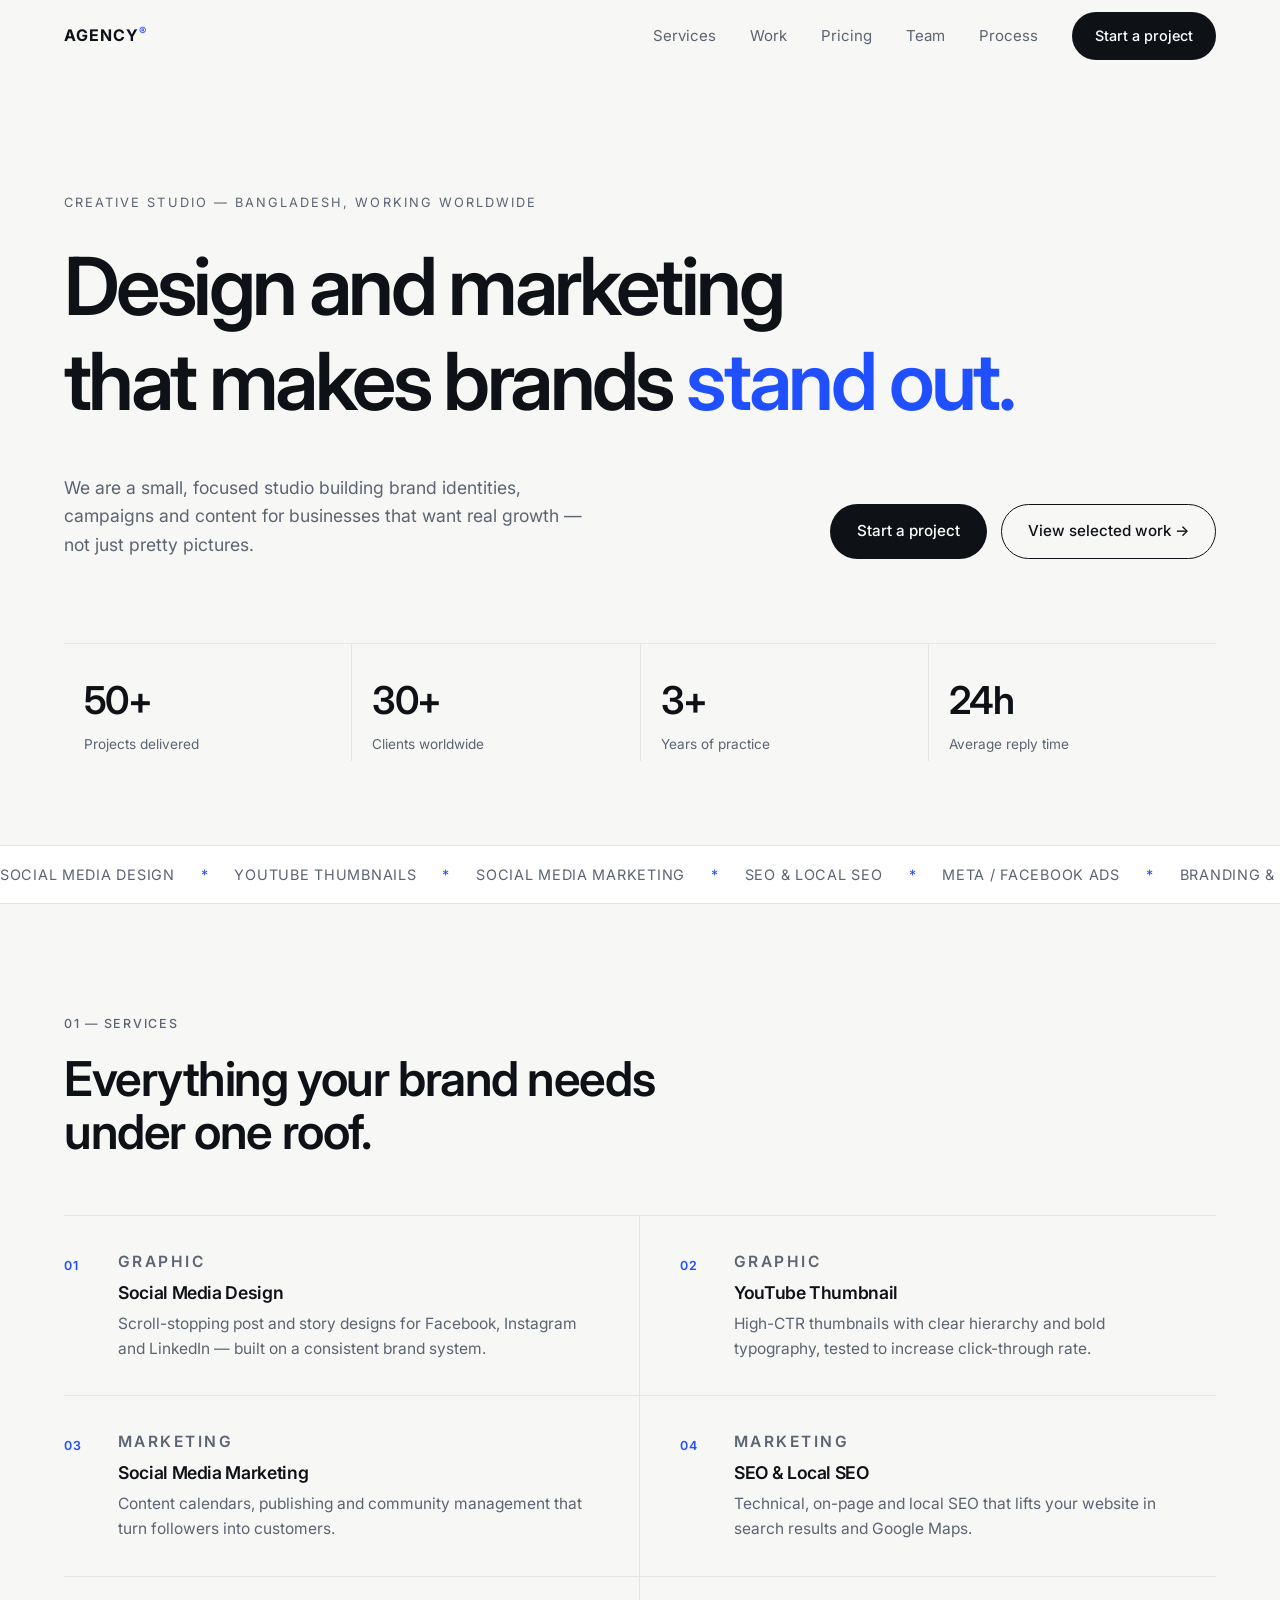
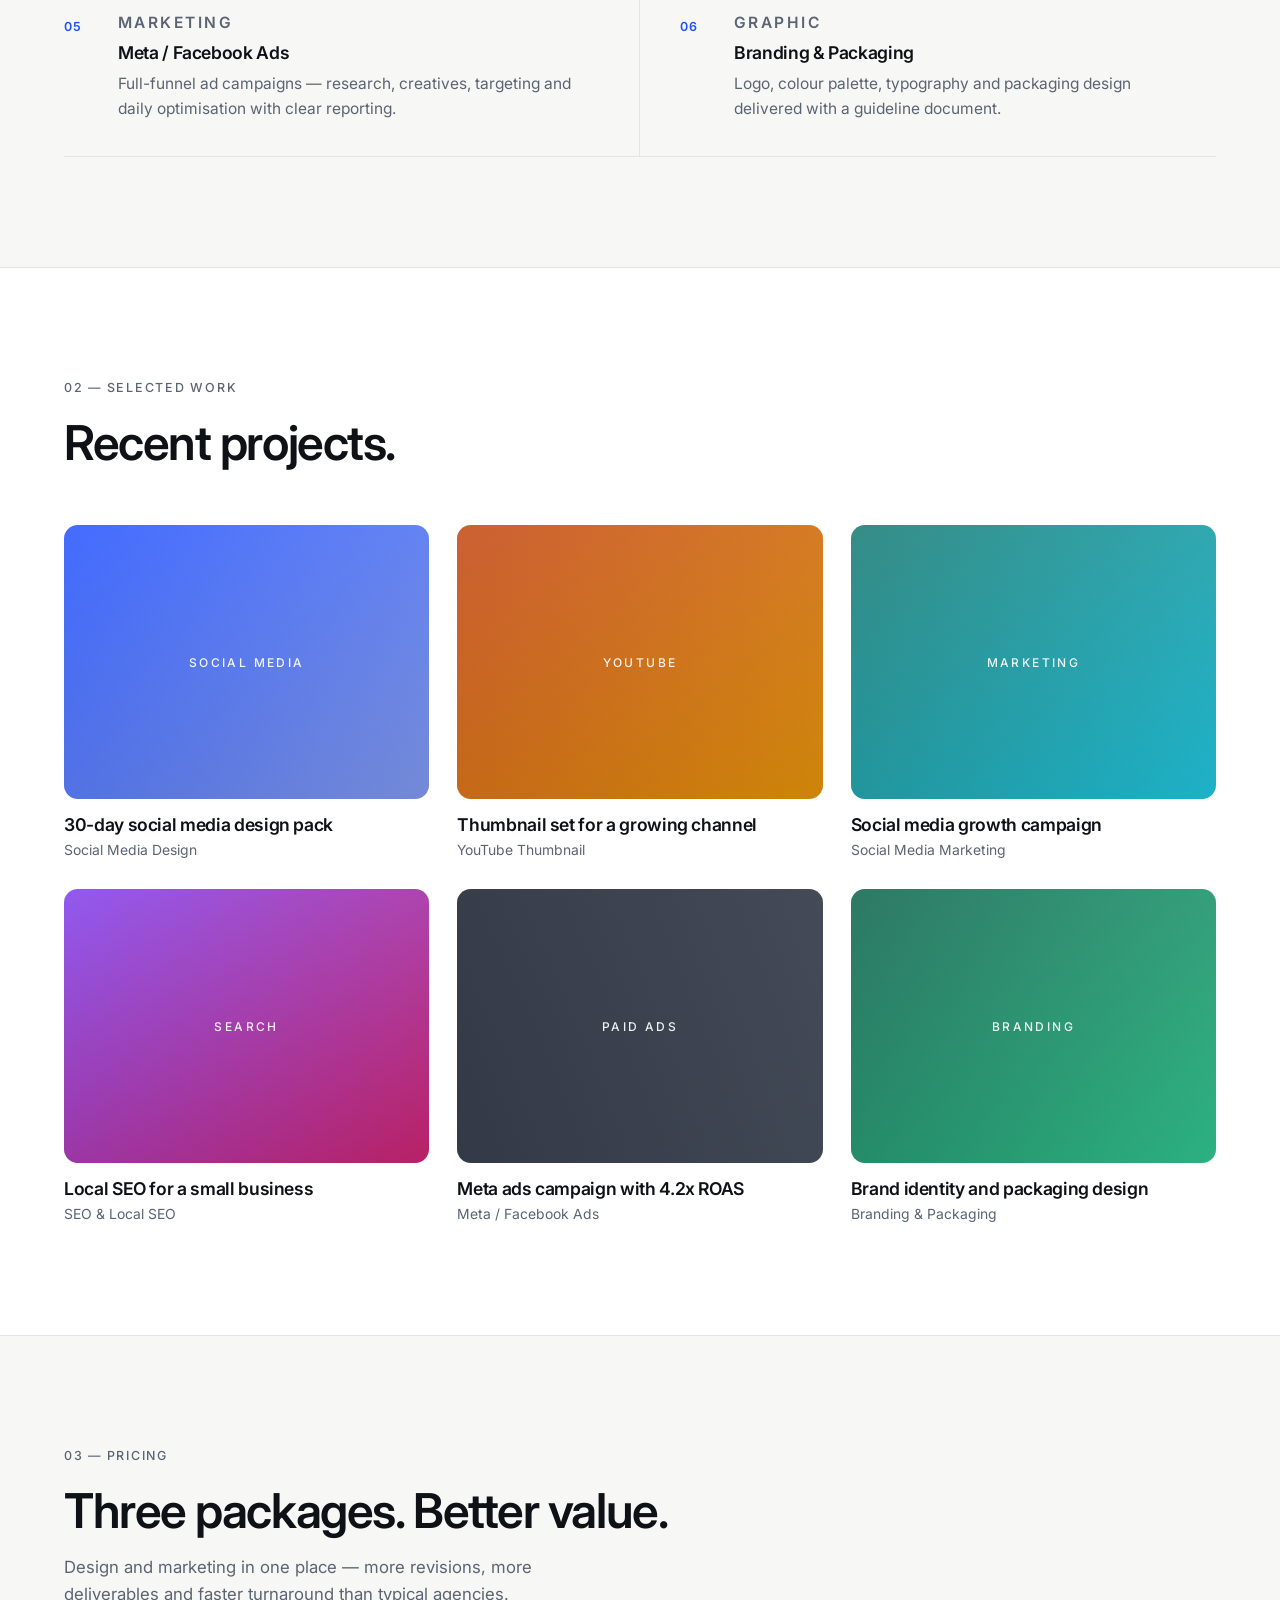
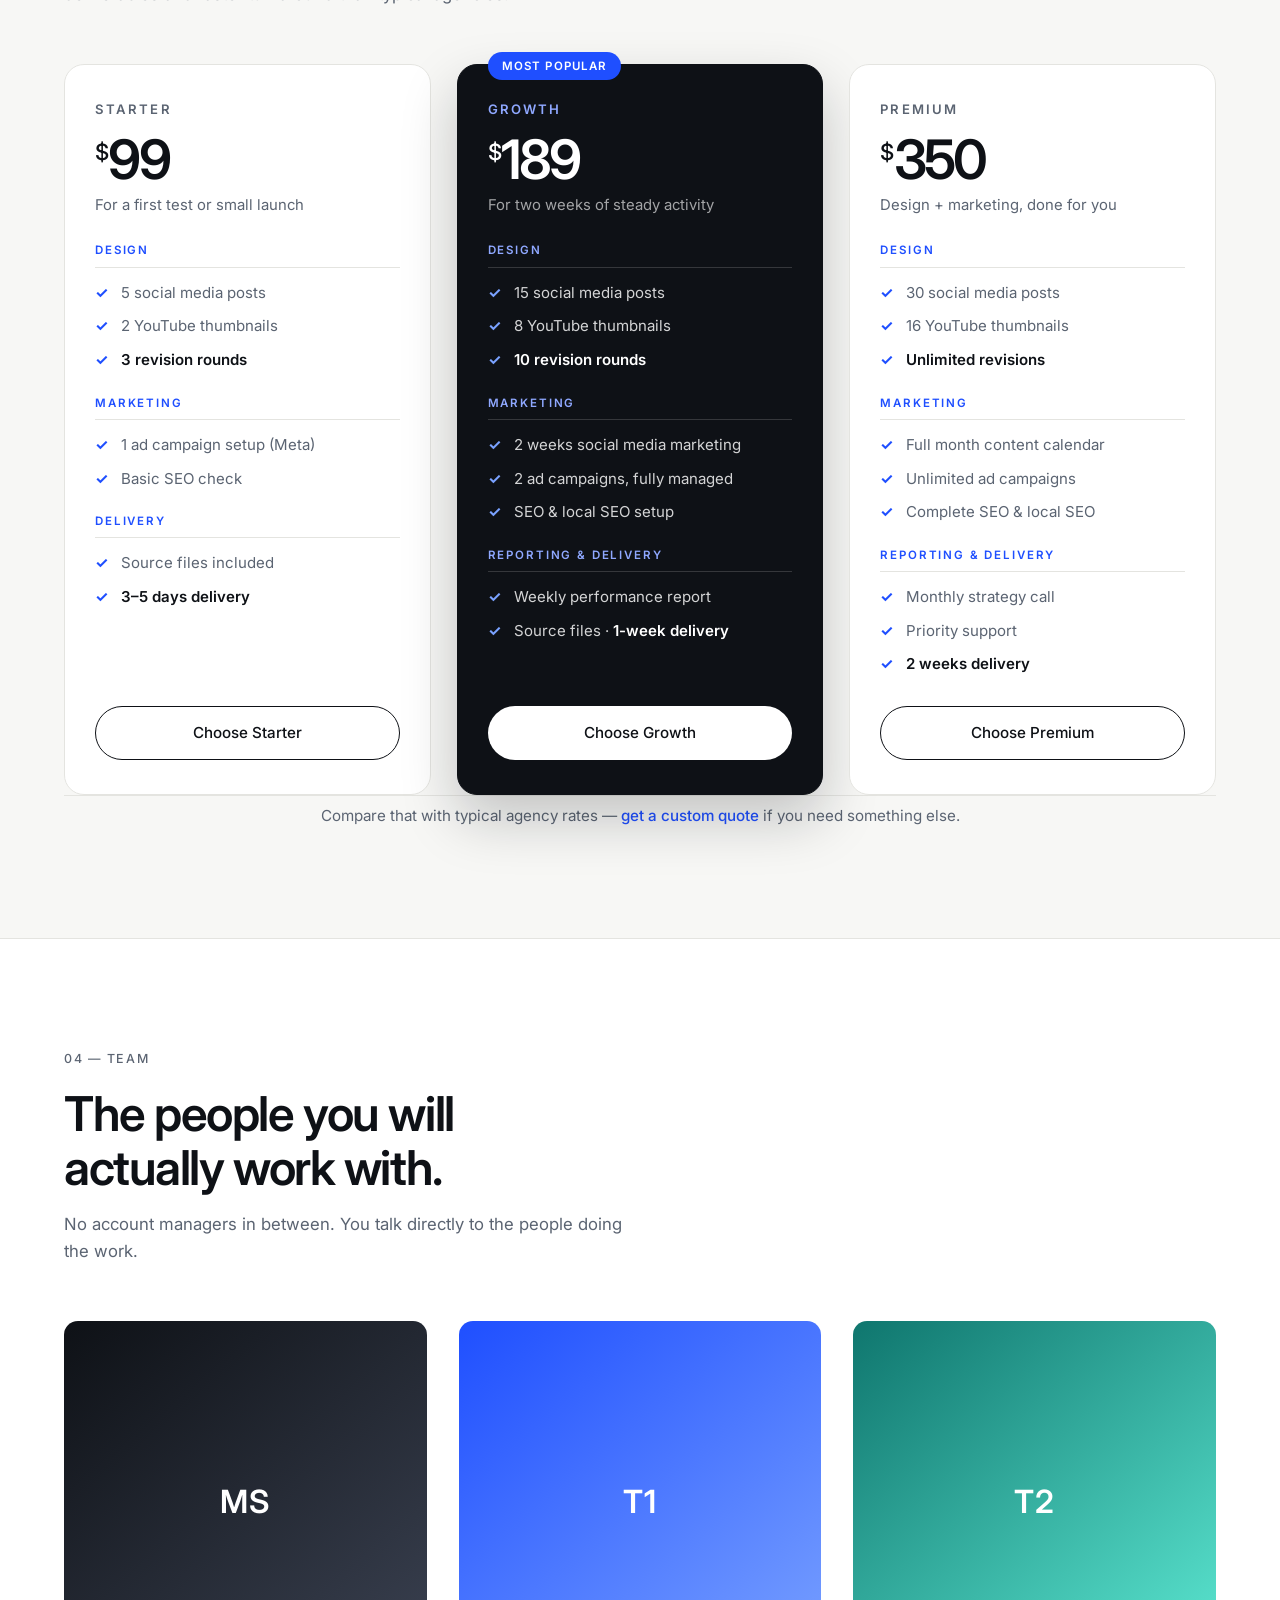
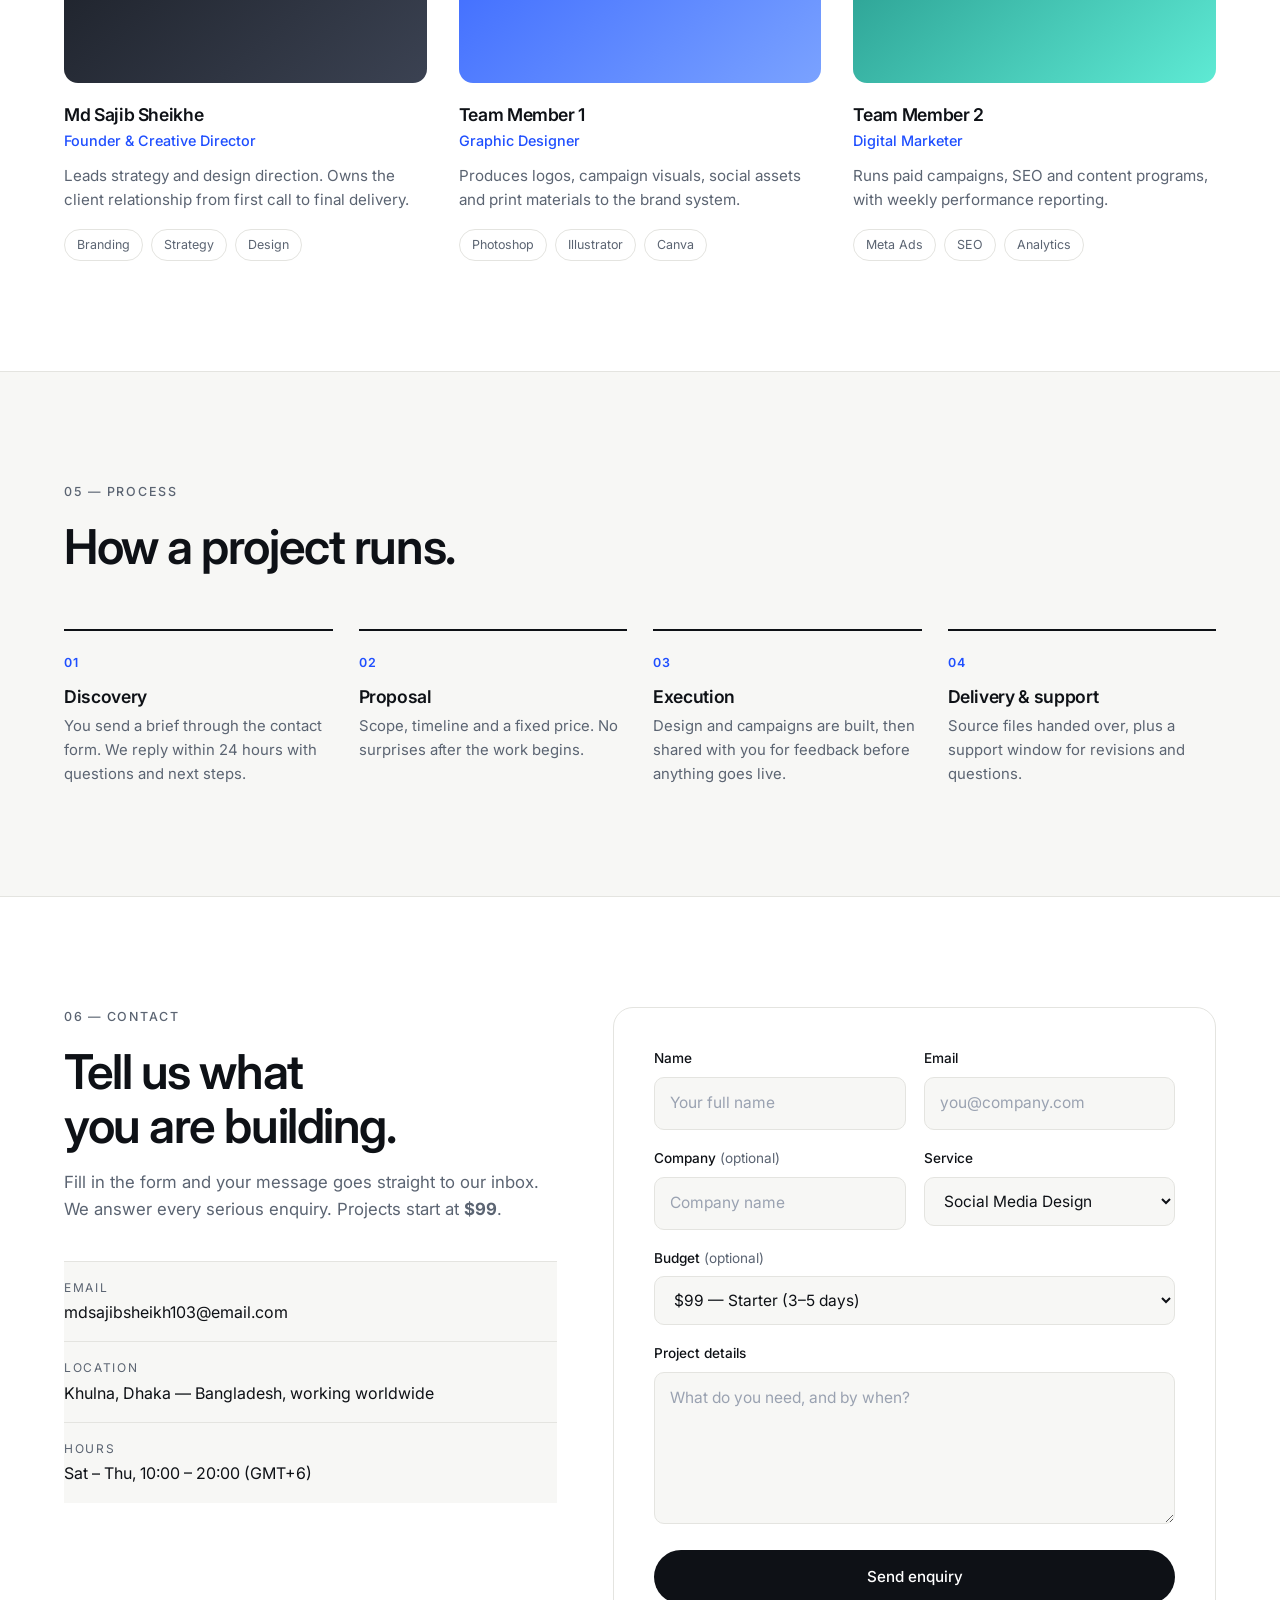
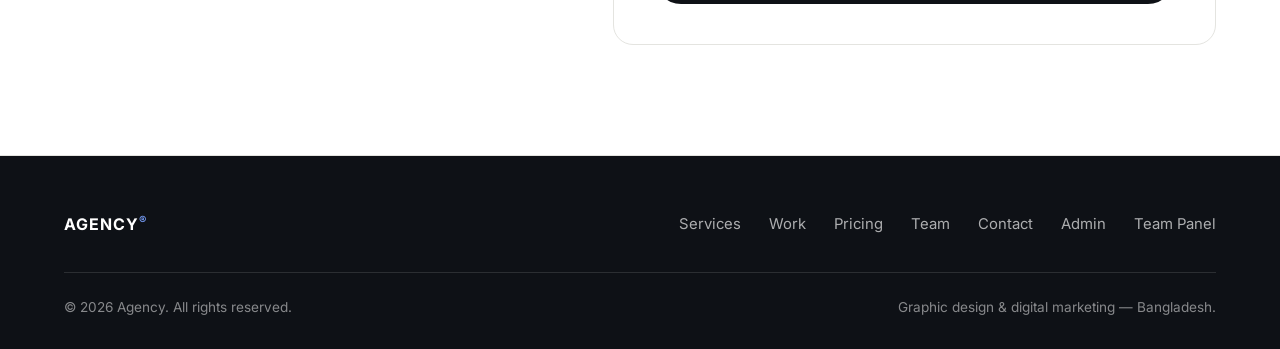
==== commit 2eb56844: "Change Growth delivery to 1 week" ====
--- a/index.html
+++ b/index.html
@@ -267,7 +267,7 @@
             <p class="plan-grp">Reporting &amp; delivery</p>
             <ul class="plan-list">
               <li>Weekly performance report</li>
-              <li>Source files · <b>7–10 days delivery</b></li>
+              <li>Source files · <b>1-week delivery</b></li>
             </ul>
 
             <a href="#contact" class="btn btn-dark btn-block">Choose Growth</a>
@@ -445,7 +445,7 @@
             <label for="budget">Budget <span>(optional)</span></label>
             <select id="budget" name="budget">
               <option>$99 — Starter (3–5 days)</option>
-              <option>$189 — Growth (7–10 days)</option>
+              <option>$189 — Growth (1 week)</option>
               <option>$350 — Premium (2 weeks)</option>
               <option>Custom quote</option>
             </select>
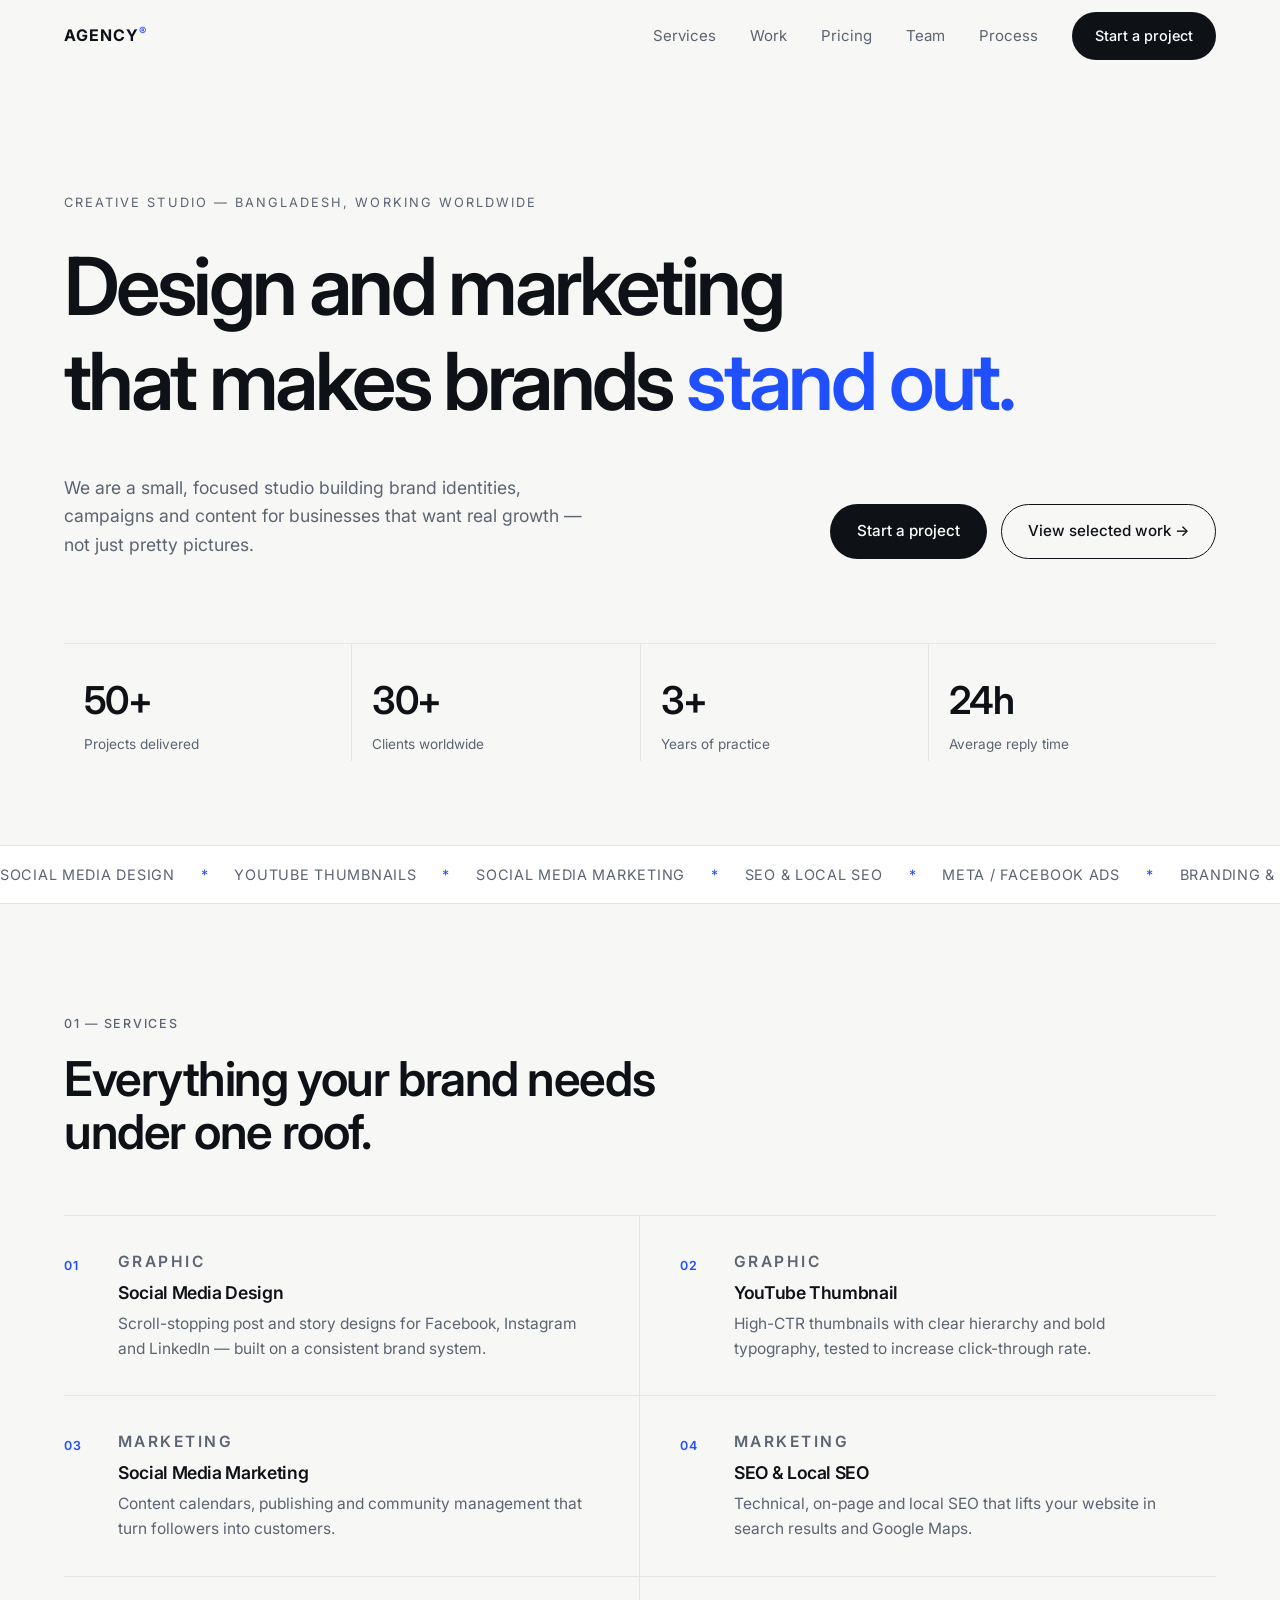
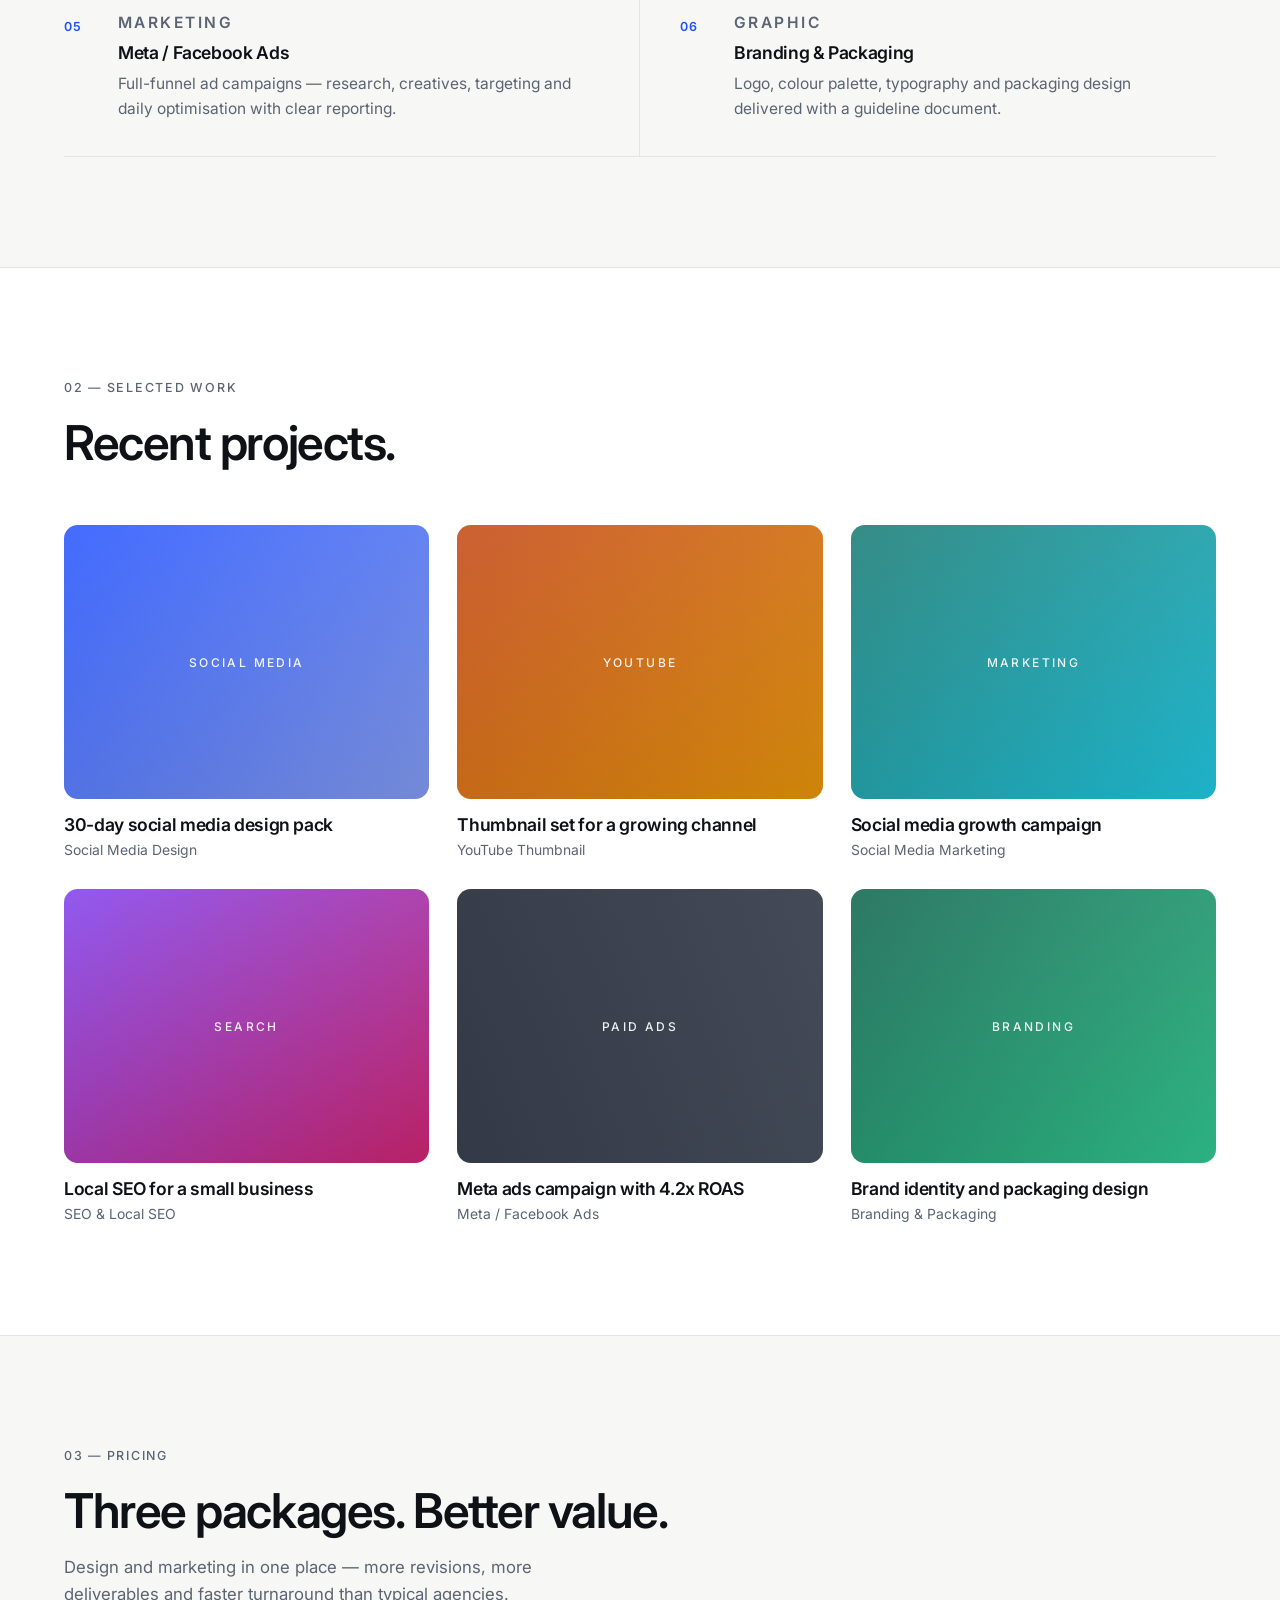
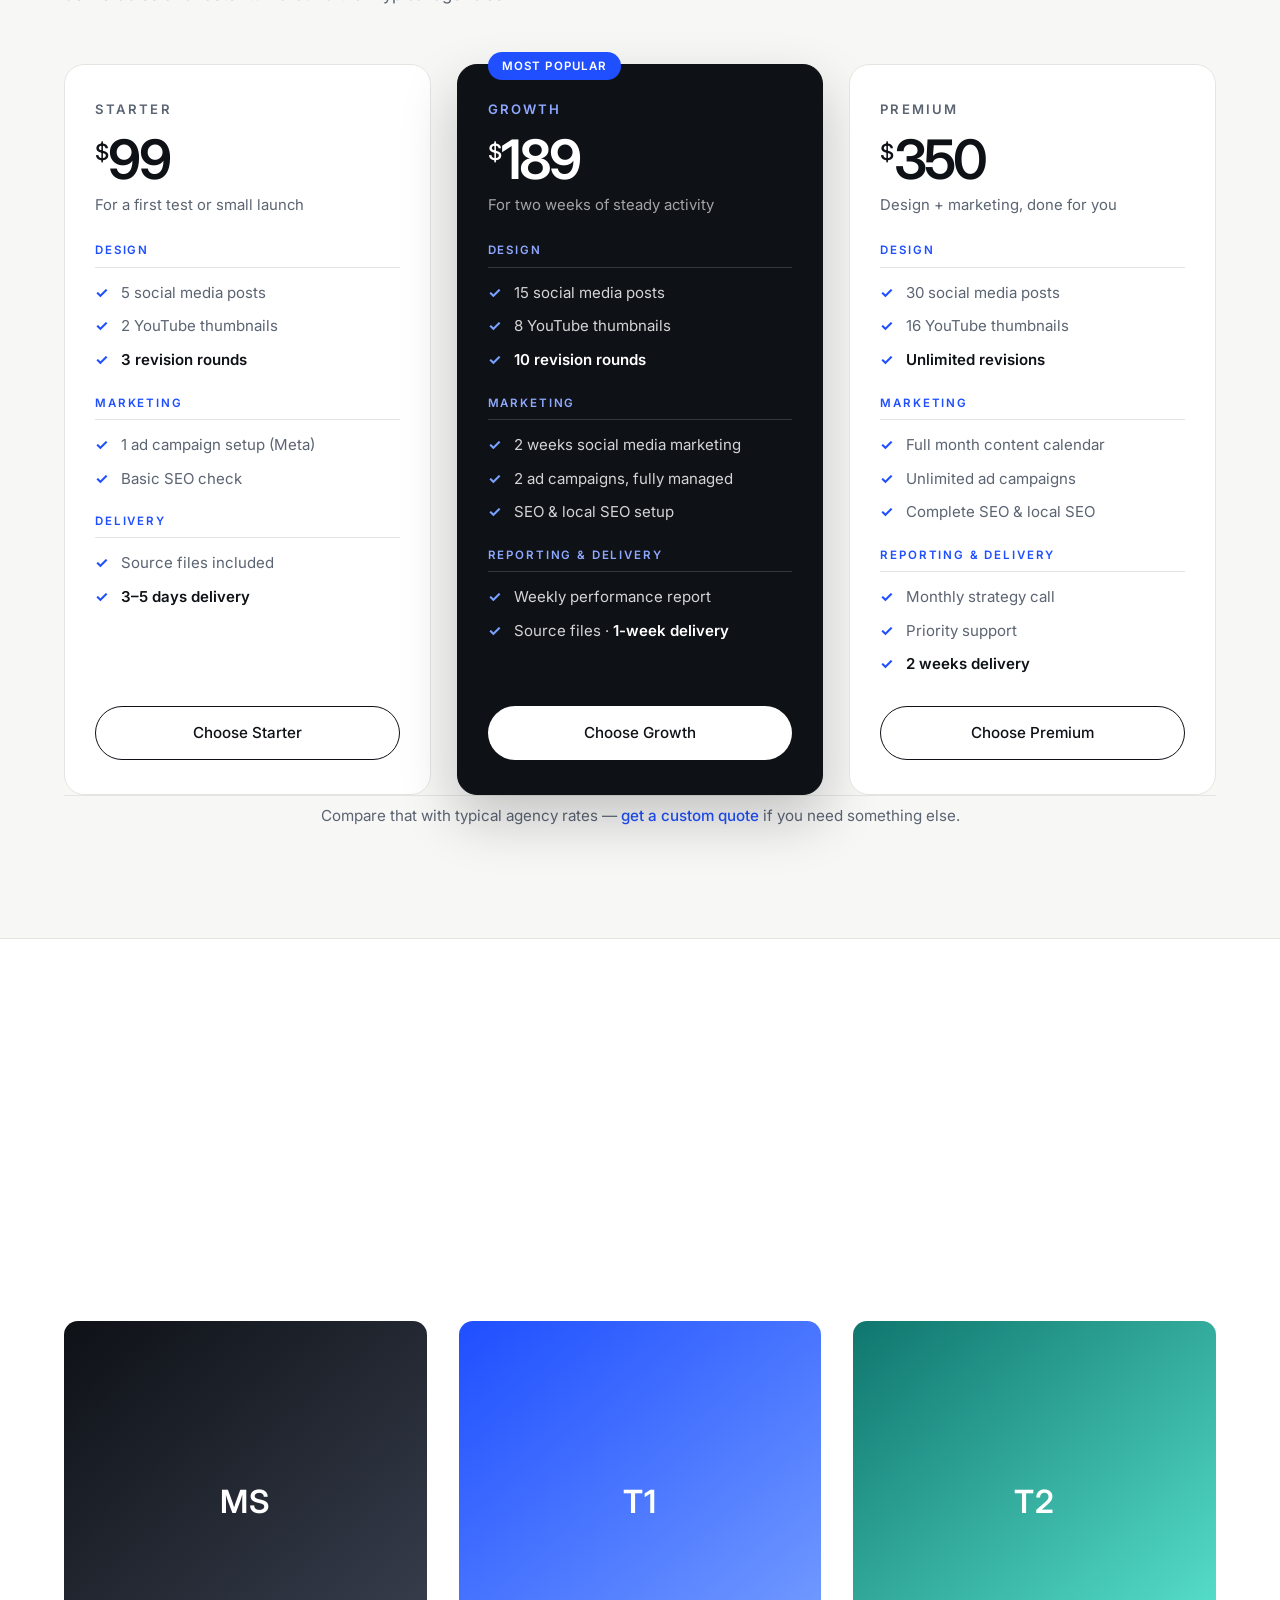
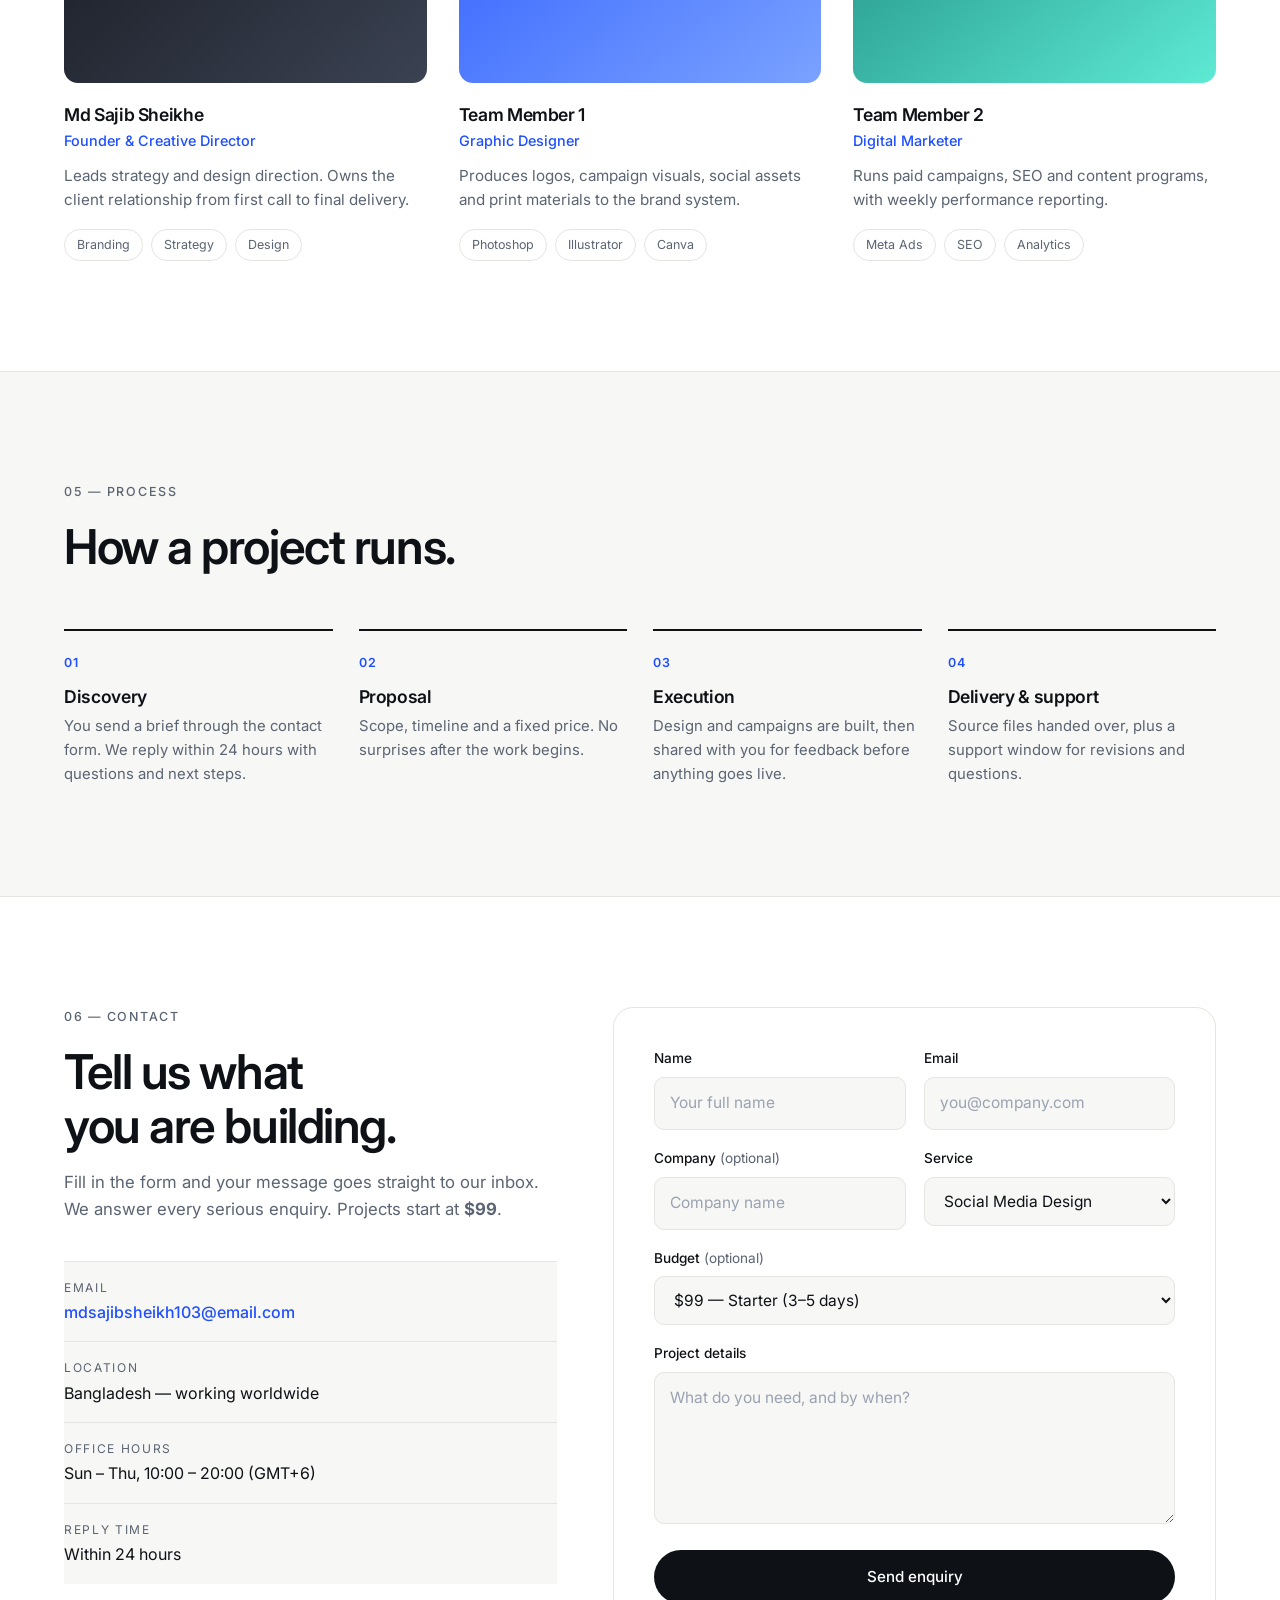
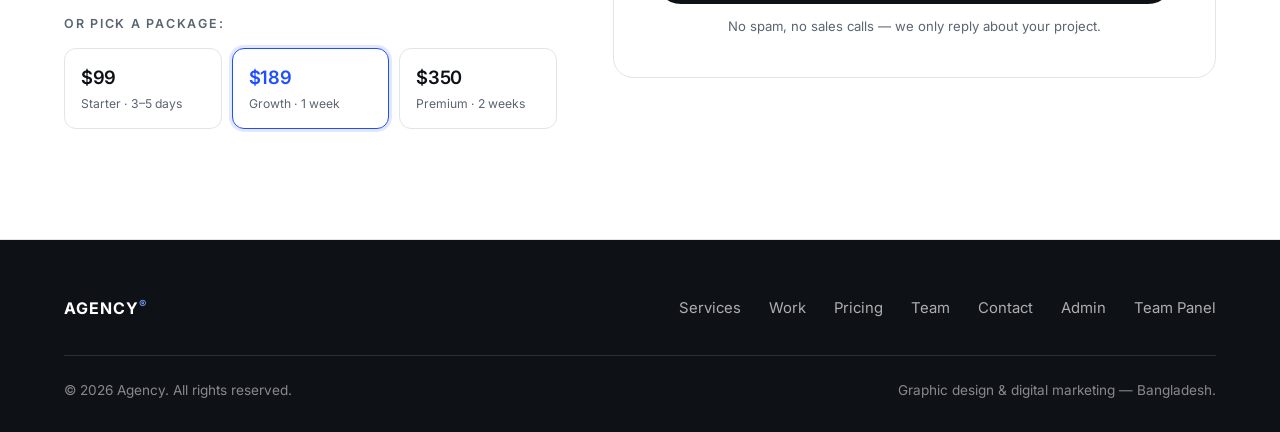
==== commit 3de870ca: "Fix contact section: correct hours, location, package picker, form feedback" ====
--- a/index.html
+++ b/index.html
@@ -396,17 +396,36 @@
           <dl class="details">
             <div>
               <dt>Email</dt>
-              <dd>mdsajibsheikh103@email.com</dd>
+              <dd><a href="mailto:mdsajibsheikh103@email.com">mdsajibsheikh103@email.com</a></dd>
             </div>
             <div>
               <dt>Location</dt>
-              <dd>Khulna, Dhaka — Bangladesh, working worldwide</dd>
-            </div>
-            <div>
-              <dt>Hours</dt>
-              <dd>Sat – Thu, 10:00 – 20:00 (GMT+6)</dd>
+              <dd>Bangladesh — working worldwide</dd>
+            </div>
+            <div>
+              <dt>Office hours</dt>
+              <dd>Sun – Thu, 10:00 – 20:00 (GMT+6)</dd>
+            </div>
+            <div>
+              <dt>Reply time</dt>
+              <dd>Within 24 hours</dd>
             </div>
           </dl>
+
+          <div class="pick">
+            <p class="pick-title">Or pick a package:</p>
+            <div class="pick-btns">
+              <button type="button" class="pick-btn" data-budget="$99 — Starter (3–5 days)">
+                <b>$99</b><span>Starter · 3–5 days</span>
+              </button>
+              <button type="button" class="pick-btn is-active" data-budget="$189 — Growth (1 week)">
+                <b>$189</b><span>Growth · 1 week</span>
+              </button>
+              <button type="button" class="pick-btn" data-budget="$350 — Premium (2 weeks)">
+                <b>$350</b><span>Premium · 2 weeks</span>
+              </button>
+            </div>
+          </div>
         </div>
 
         <!-- ✅ Formspree: replace YOUR_FORM_ID with your own form ID -->
@@ -456,7 +475,8 @@
             <textarea id="message" name="message" rows="5" placeholder="What do you need, and by when?" required></textarea>
           </div>
 
-          <button type="submit" class="btn btn-dark btn-block">Send enquiry</button>
+          <button type="submit" class="btn btn-dark btn-block" id="submitBtn">Send enquiry</button>
+          <p class="form-fine">No spam, no sales calls — we only reply about your project.</p>
           <p class="form-note" id="formMsg" hidden></p>
         </form>
       </div>
--- a/style.css
+++ b/style.css
@@ -303,6 +303,34 @@
 .details>div{background:var(--paper);padding:16px 0}
 .details dt{font-size:.75rem;letter-spacing:.14em;text-transform:uppercase;color:var(--ink-2)}
 .details dd{font-size:1rem;margin-top:3px}
+.details dd a{color:var(--accent);font-weight:500}
+.details dd a:hover{text-decoration:underline}
+
+/* ---- package picker ---- */
+.pick{margin-top:30px}
+.pick-title{
+  font-size:.78rem;letter-spacing:.14em;text-transform:uppercase;
+  color:var(--ink-2);font-weight:600;margin-bottom:14px;
+}
+.pick-btns{display:grid;grid-template-columns:repeat(3,1fr);gap:10px}
+.pick-btn{
+  display:flex;flex-direction:column;gap:2px;align-items:flex-start;
+  padding:14px 16px;border-radius:12px;cursor:pointer;text-align:left;
+  background:var(--paper-2);border:1px solid var(--line);
+  transition:border-color .25s,transform .25s var(--ease),box-shadow .25s;
+}
+.pick-btn:hover{border-color:var(--accent);transform:translateY(-3px)}
+.pick-btn.is-active{
+  border-color:var(--accent);box-shadow:0 0 0 3px rgba(31,79,255,.13);
+}
+.pick-btn b{font-size:1.15rem;font-weight:600;letter-spacing:-.02em}
+.pick-btn span{font-size:.76rem;color:var(--ink-2)}
+.pick-btn.is-active b{color:var(--accent)}
+
+.form-fine{
+  margin-top:12px;text-align:center;
+  font-size:.82rem;color:var(--ink-2);
+}
 
 .form{
   background:var(--paper-2);border:1px solid var(--line);
@@ -492,6 +520,7 @@
 @media(max-width:640px){
   .work,.team,.steps{grid-template-columns:1fr}
   .row{grid-template-columns:1fr;gap:0}
+  .pick-btns{grid-template-columns:1fr}
   .hero-actions{width:100%}
   .hero-actions .btn{flex:1 1 auto}
   .foot-bottom{flex-direction:column;gap:6px}
